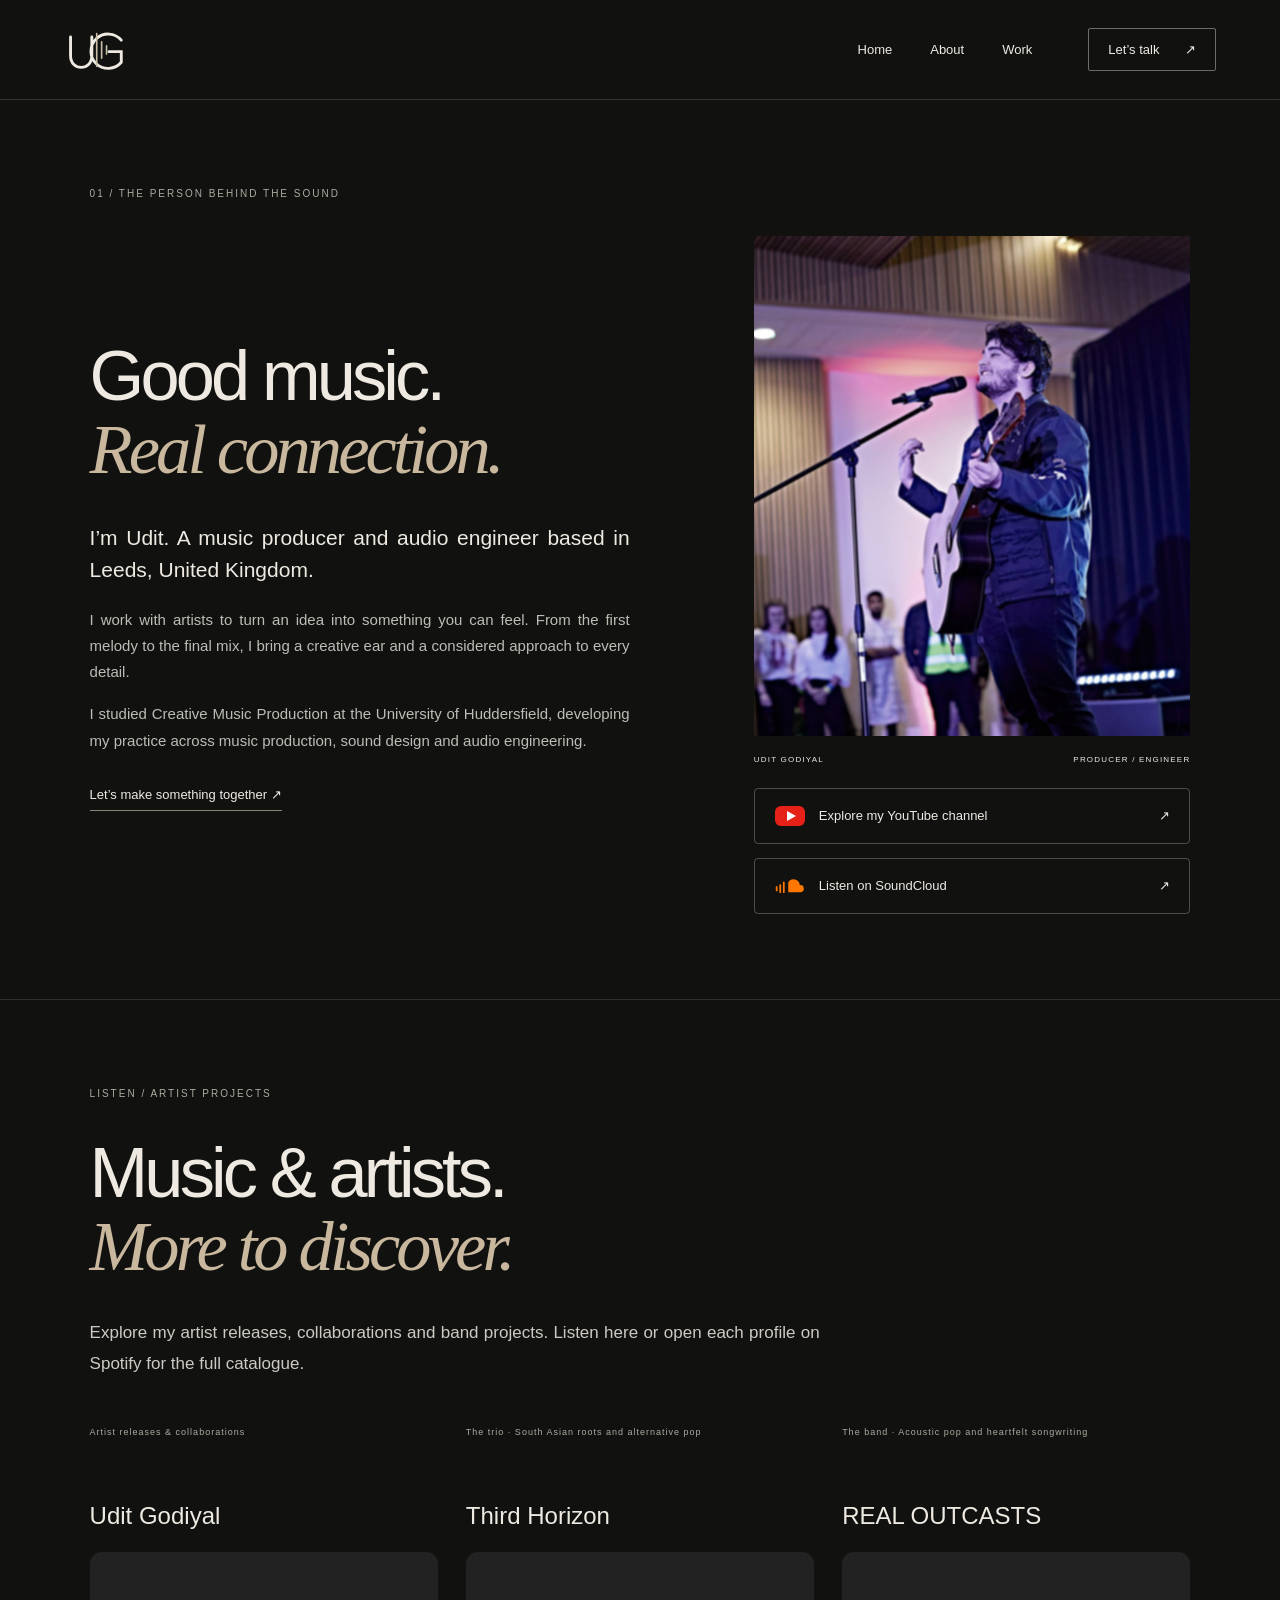
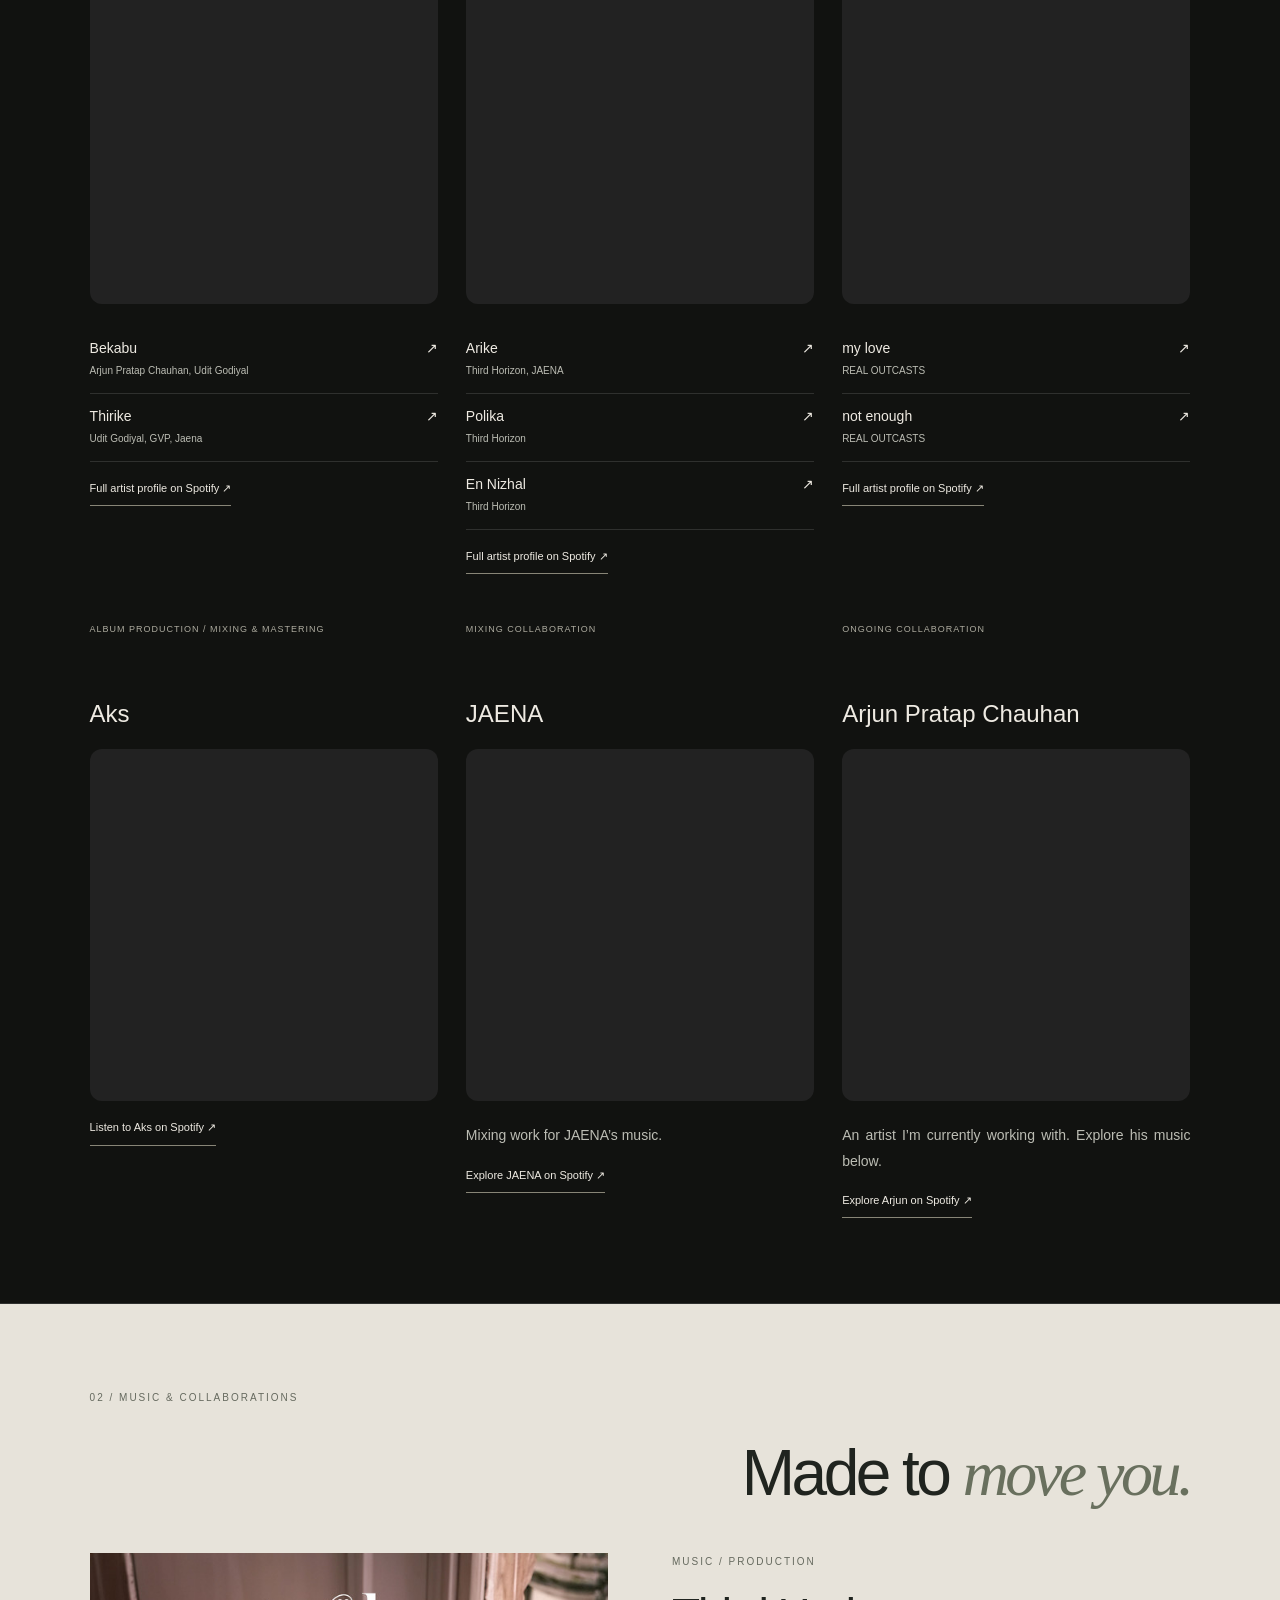
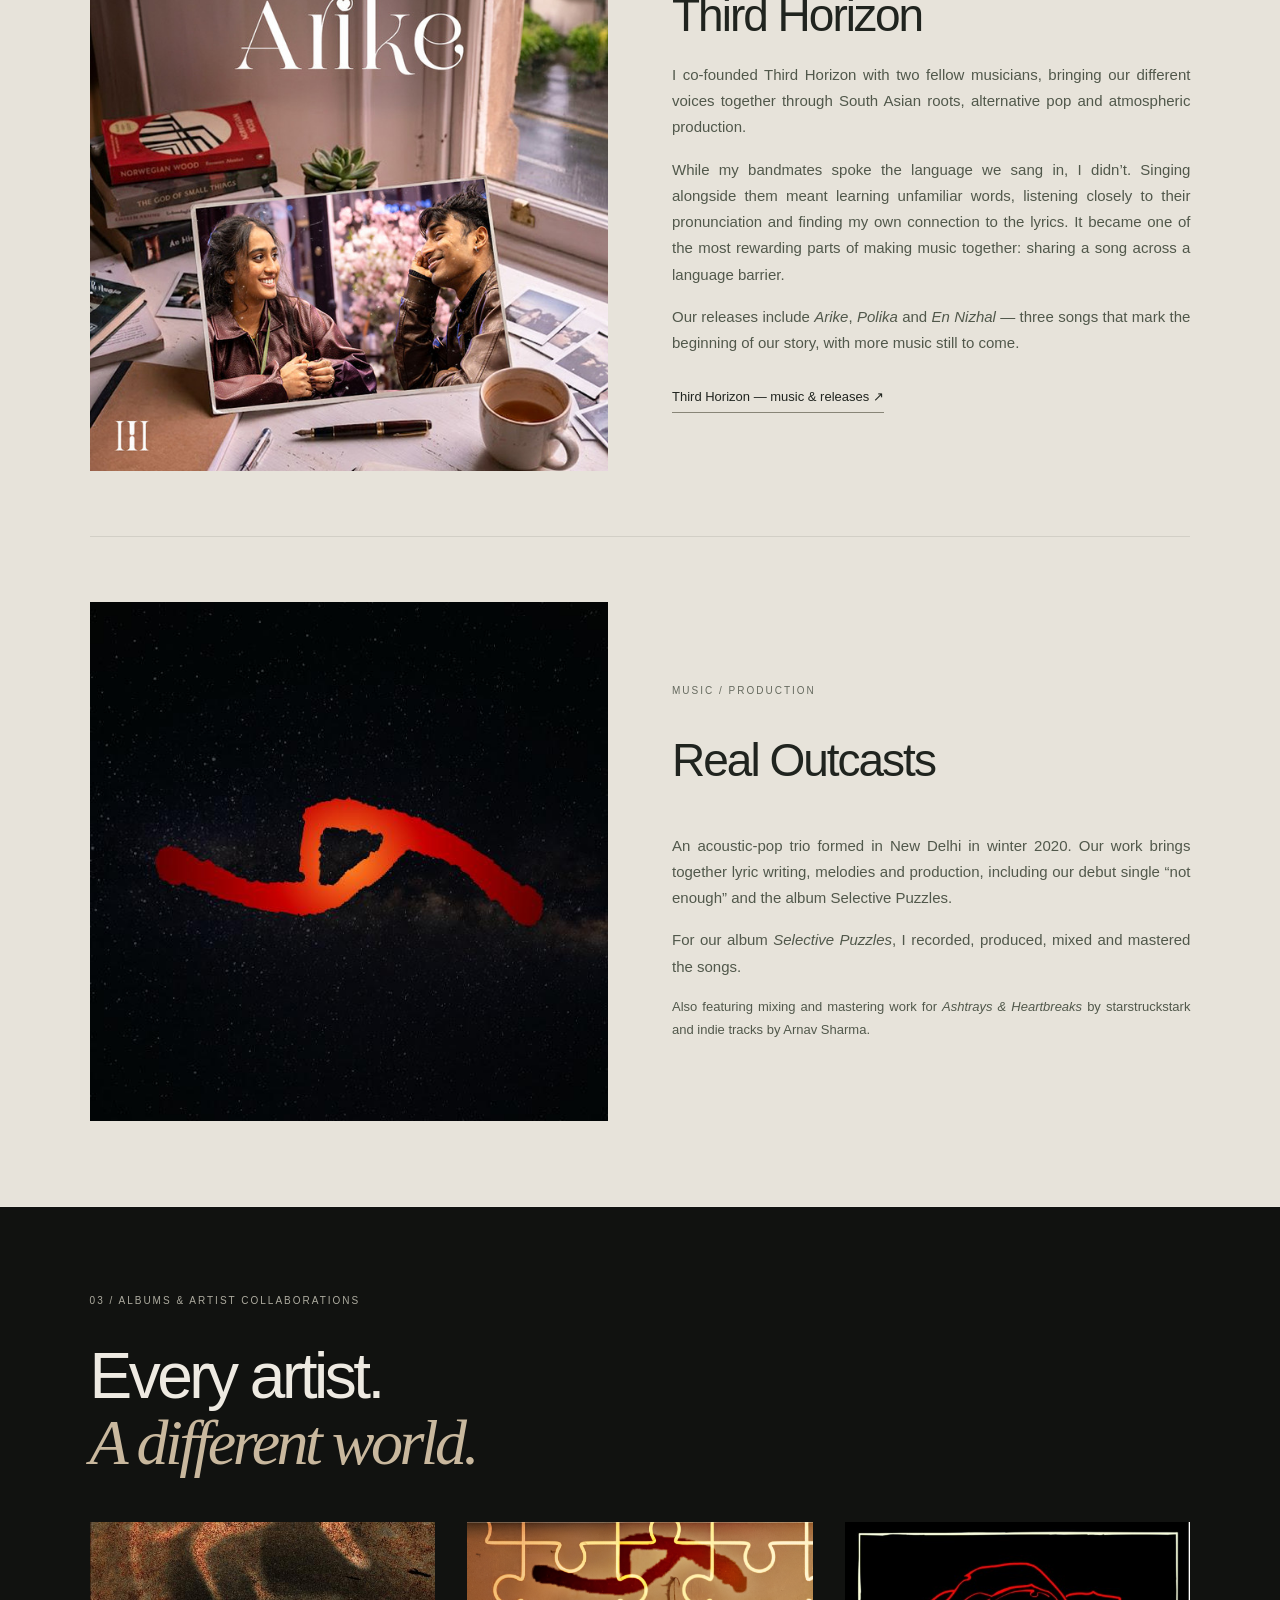
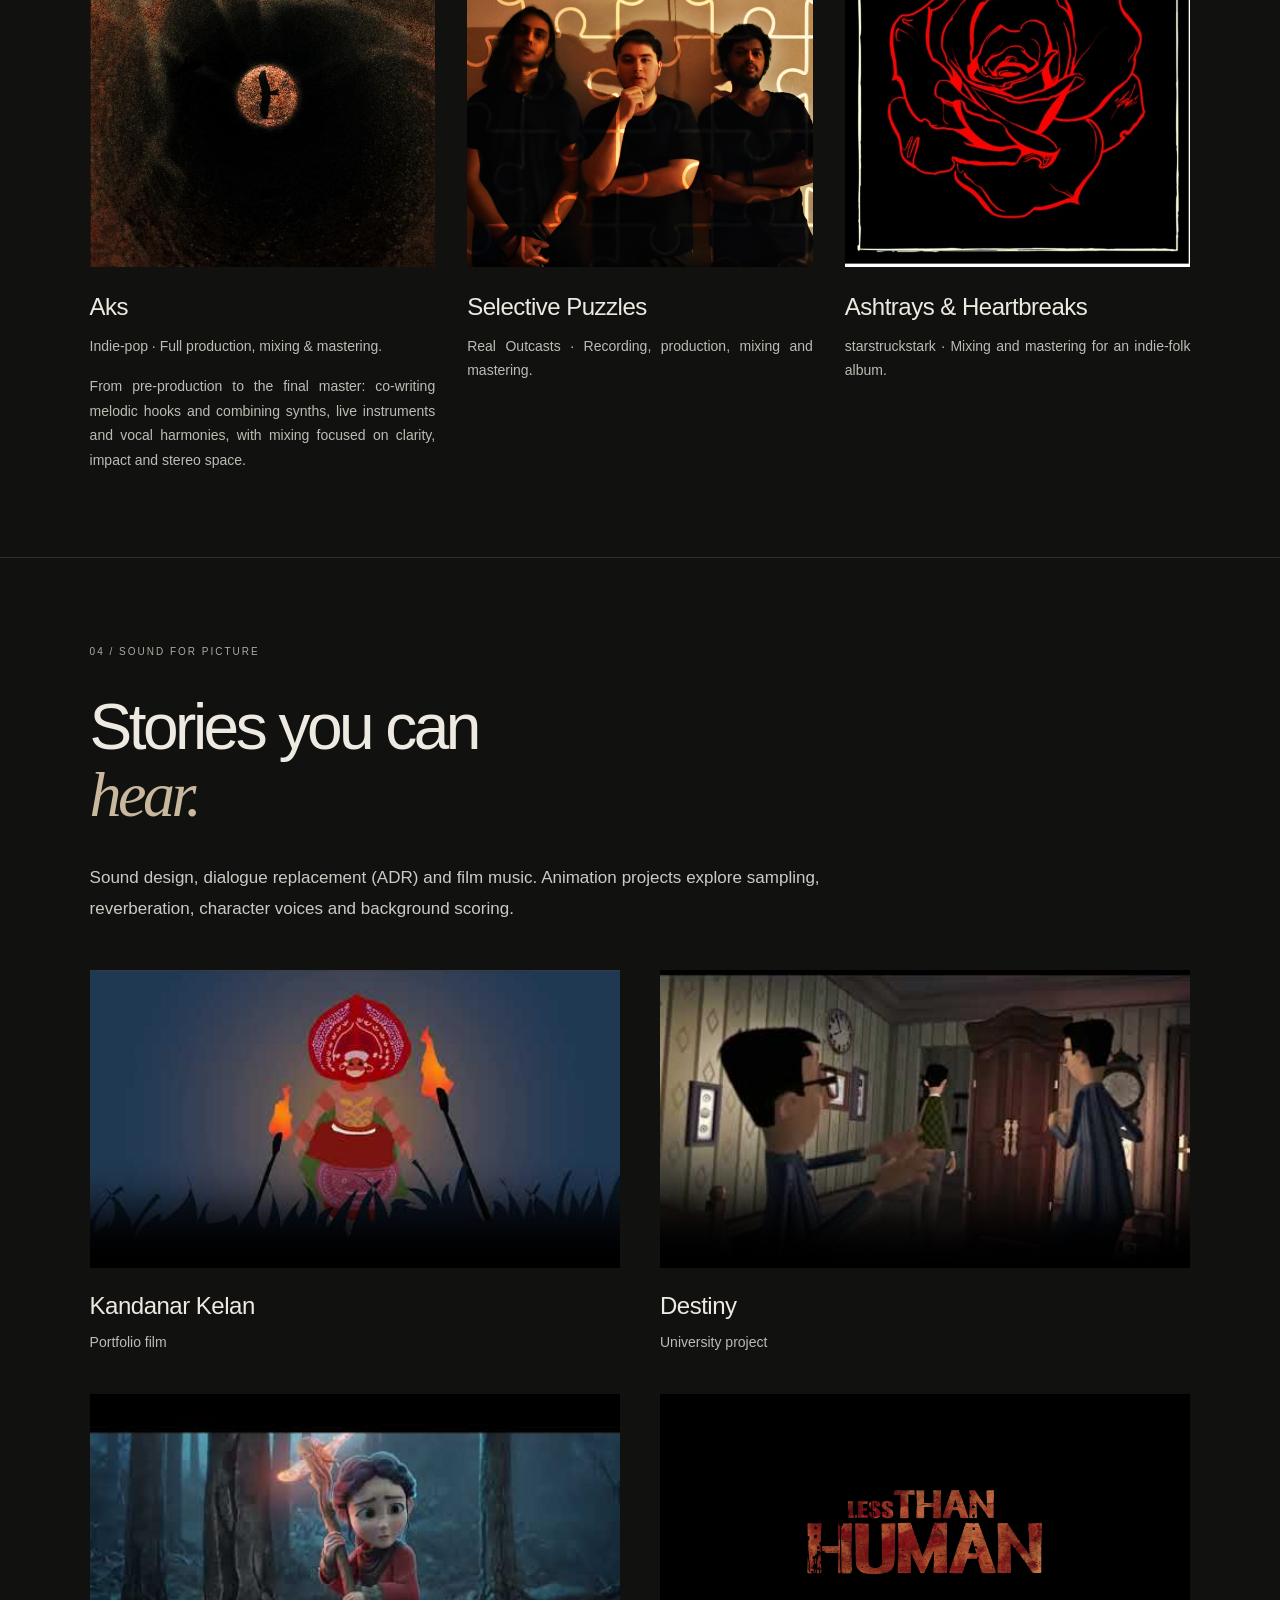
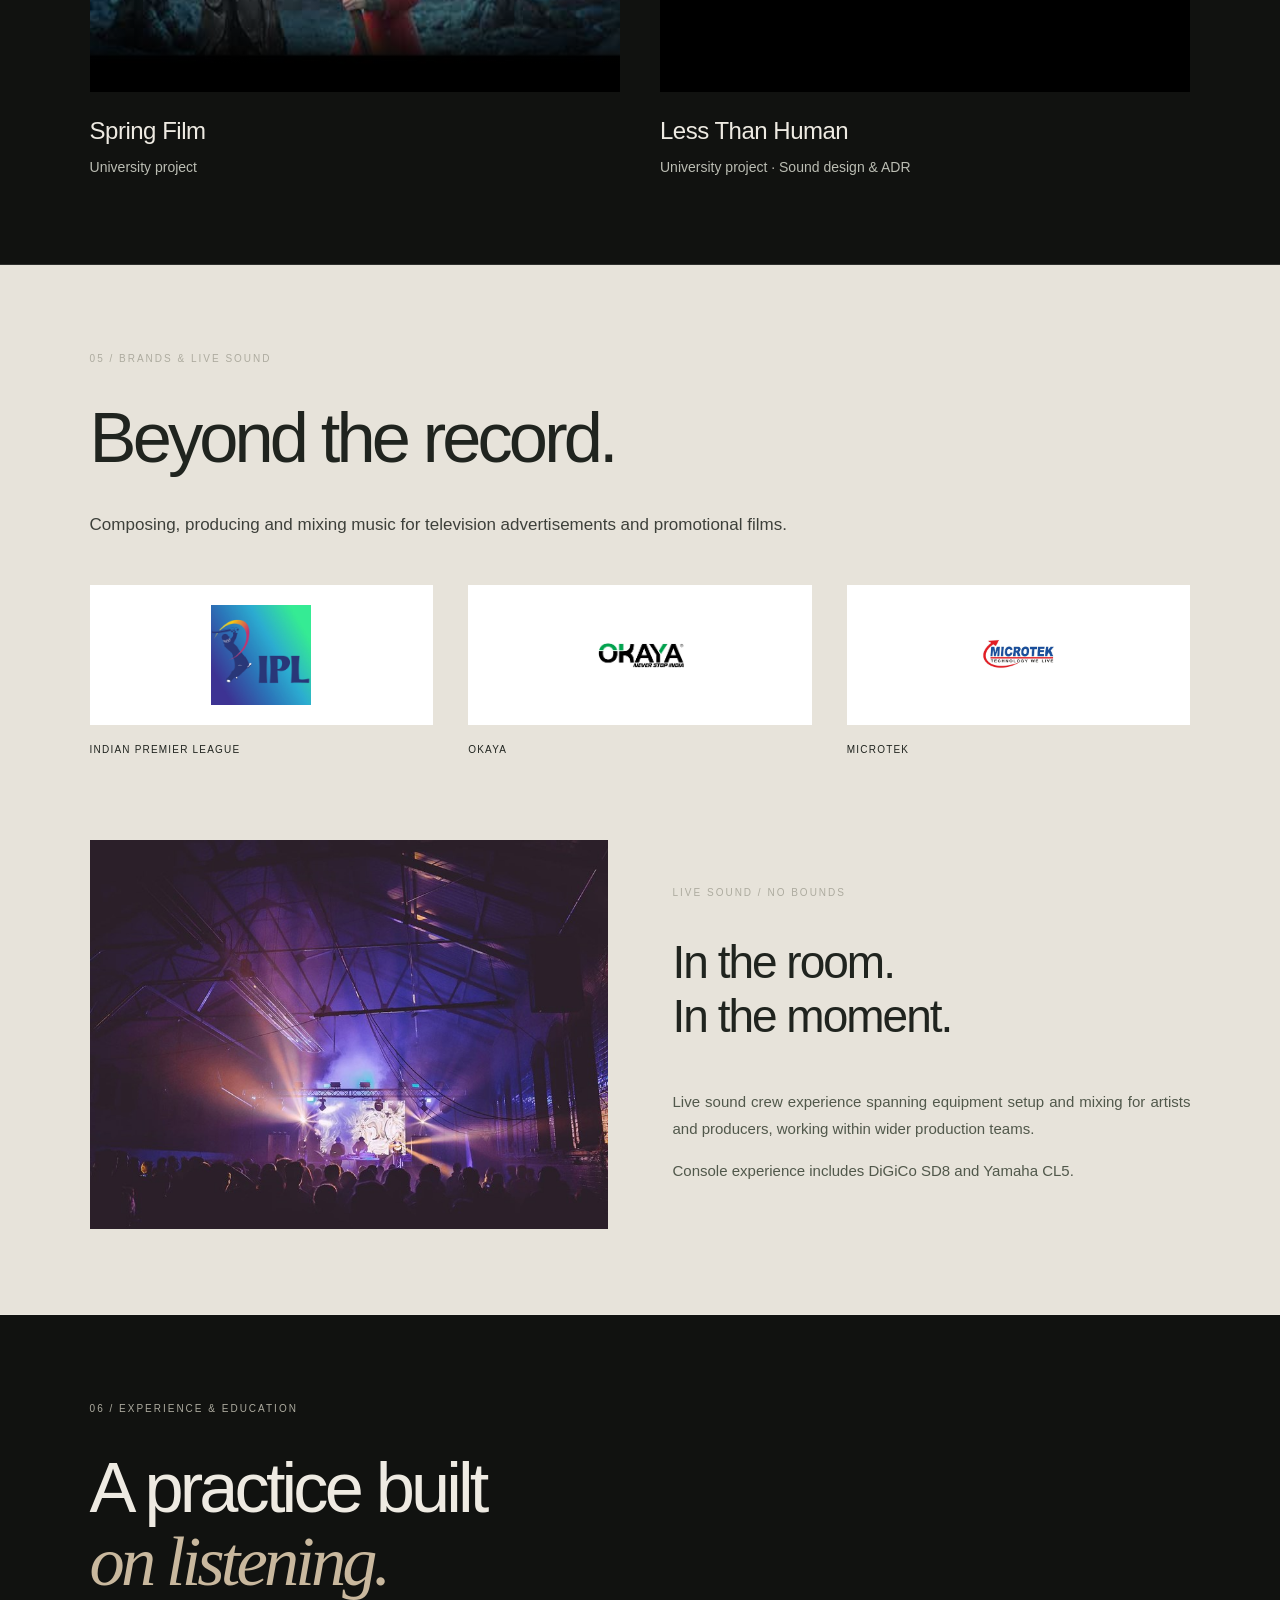
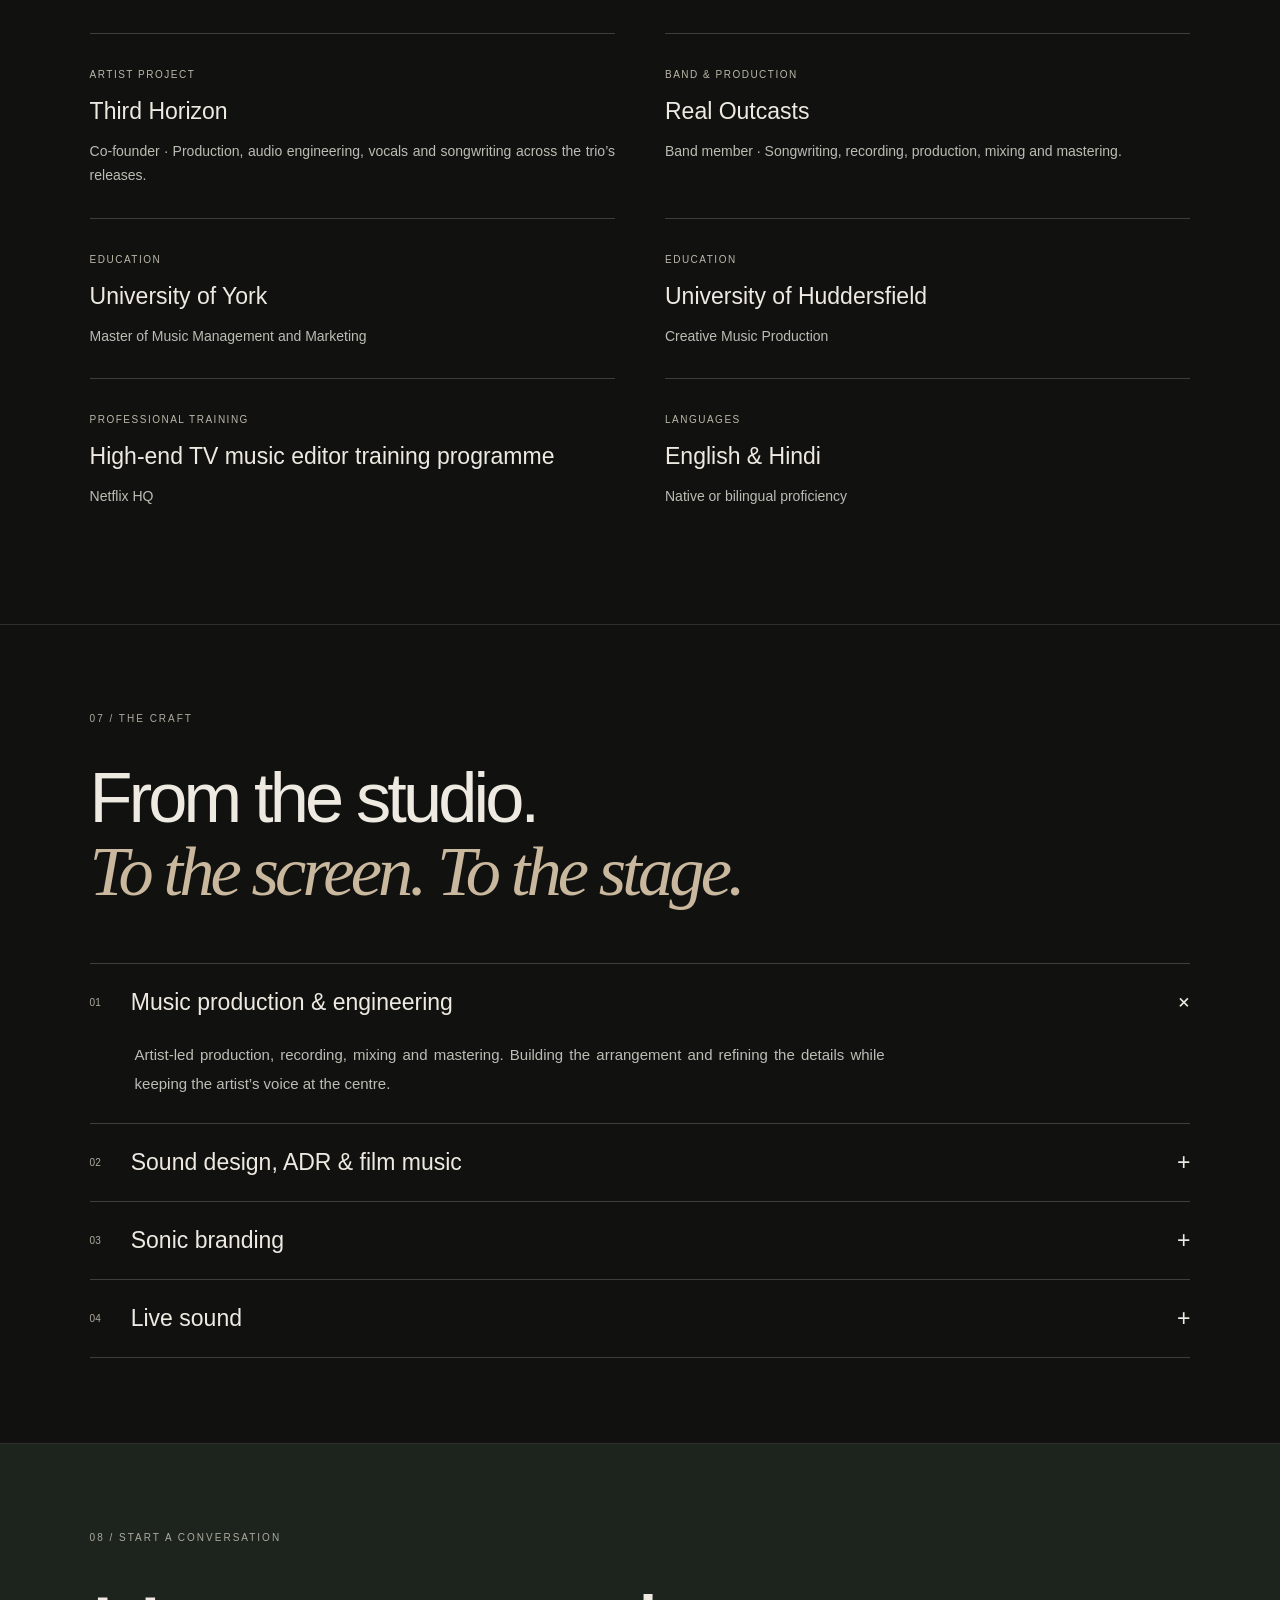
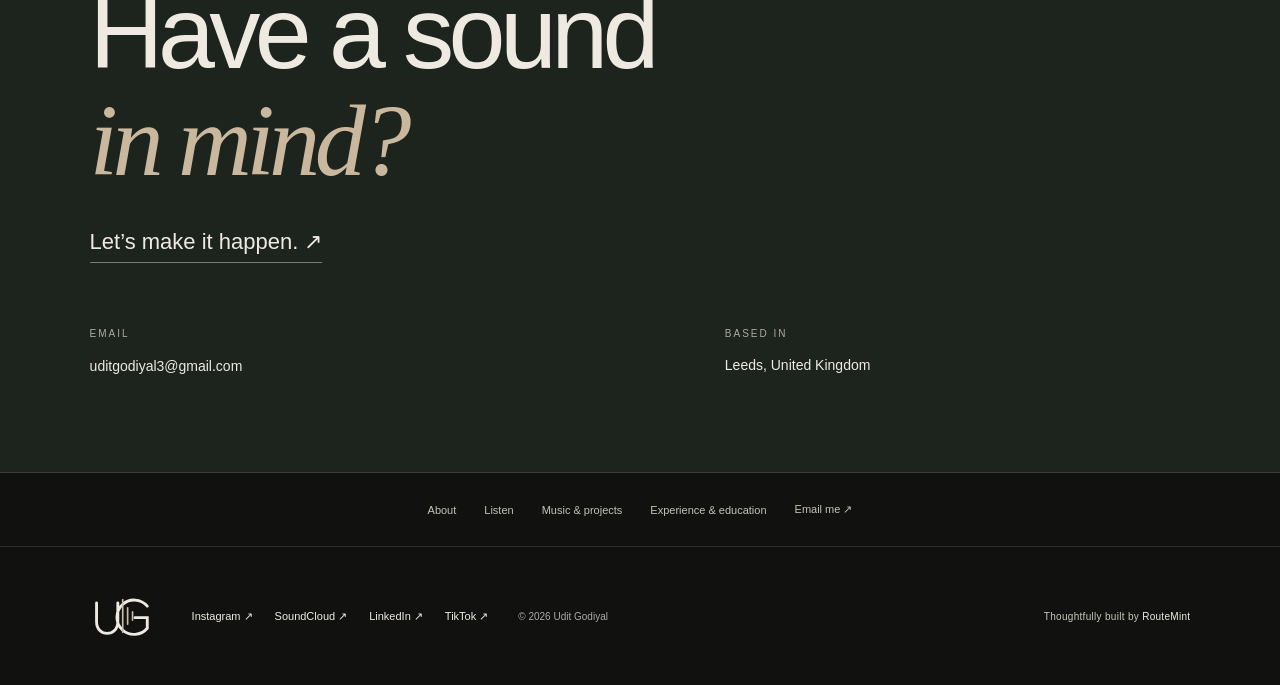
==== studio.html @ 36325585 "Add files via upload" ====
<!doctype html>
<html lang="en">
  <head>
    <meta charset="utf-8" />
    <meta name="viewport" content="width=device-width, initial-scale=1" />
    <title>About & Work | Udit Godiyal</title>
    <meta
      name="description"
      content="Udit Godiyal — music producer and audio engineer in Leeds. Music production, sound design, mixing and mastering."
    />
    <meta name="theme-color" content="#111210" />
    <link rel="stylesheet" href="style.css" />
    <script src="app.js" defer></script>
  </head>
  <body class="">
    <a class="skip" href="#main">Skip to content</a>
    <header>
      <a class="brand" href="index.html" aria-label="Udit Godiyal home"
        ><svg
          class="monogram"
          viewBox="0 0 88 58"
          fill="none"
          aria-hidden="true"
        >
          <path
            d="M8 13v23c0 19 26 19 26 0V13M70 17a21 21 0 1 0 0 27V31H55"
            stroke="currentColor"
            stroke-width="3.5"
            stroke-linecap="round"
          />
          <path
            d="M40 9v40M46 19v20M52 24v10"
            stroke="#c7bda9"
            stroke-width="2"
            stroke-linecap="round"
          /></svg
      ></a>
      <nav aria-label="Main navigation">
        <a href="index.html">Home</a><a href="studio.html#about">About</a
        ><a href="studio.html#listen">Work</a
        ><a href="studio.html#contact">Let’s talk <span>↗</span></a>
      </nav>
    </header>
    <main id="main" class="studio">
      <section id="about" class="about section">
        <div class="section-label">01 / THE PERSON BEHIND THE SOUND</div>
        <div class="about-grid">
          <div>
            <h1>Good music.<br /><em>Real connection.</em></h1>
            <p class="intro">
              I’m Udit. A music producer and audio engineer based in Leeds,
              United Kingdom.
            </p>
            <p>
              I work with artists to turn an idea into something you can feel.
              From the first melody to the final mix, I bring a creative ear and
              a considered approach to every detail.
            </p>
            <p>
              I studied Creative Music Production at the University of
              Huddersfield, developing my practice across music production,
              sound design and audio engineering.
            </p>
            <a class="text-link" href="#contact"
              >Let’s make something together ↗</a
            >
          </div>
          <figure>
            <img
              src="assets/portrait.jpg"
              alt="Udit Godiyal"
              fetchpriority="high"
            />
            <figcaption>
              UDIT GODIYAL <span>PRODUCER / ENGINEER</span>
            </figcaption>
            <div class="youtube-row">
              <a
                class="youtube-channel"
                href="https://www.youtube.com/channel/UCWPx8hpyR8x2NqD5ZLHOVKg"
                target="_blank"
                rel="noopener"
                ><svg
                  viewBox="0 0 32 24"
                  width="32"
                  height="24"
                  aria-hidden="true"
                >
                  <rect
                    x="1"
                    y="2"
                    width="30"
                    height="20"
                    rx="6"
                    fill="#e62117"
                  />
                  <path d="m13 7 9 5-9 5Z" fill="white" /></svg
                ><span>Explore my YouTube channel</span
                ><span aria-hidden="true">↗</span></a
              >
            </div>
            <div class="soundcloud-row">
              <a
                class="youtube-channel"
                href="https://soundcloud.com/uditgodiyal"
                target="_blank"
                rel="noopener"
                ><svg
                  width="32"
                  height="24"
                  viewBox="0 0 36 24"
                  aria-hidden="true"
                >
                  <path
                    d="M16 19V8a7 7 0 0 1 13 3 4 4 0 1 1 1 8Z"
                    fill="#ff7700"
                  />
                  <path
                    d="M3 13v4m4-6v8m4-11v11"
                    stroke="#ff7700"
                    stroke-width="2"
                    stroke-linecap="round"
                  /></svg
                ><span>Listen on SoundCloud</span
                ><span aria-hidden="true">↗</span></a
              >
            </div>
          </figure>
        </div>
      </section>
      <section id="listen" class="section listen">
        <div class="section-label">LISTEN / ARTIST PROJECTS</div>
        <h2>Music & artists.<br /><em>More to discover.</em></h2>
        <p class="work-intro">
          Explore my artist releases, collaborations and band projects. Listen
          here or open each profile on Spotify for the full catalogue.
        </p>
        <div class="spotify-grid">
          <article class="artist-card">
            <p class="section-label">Artist releases & collaborations</p>
            <h3>Udit Godiyal</h3>
            <iframe
              title="Udit Godiyal Spotify player"
              src="https://open.spotify.com/embed/artist/43t6LzSH4bMs3L7Bo9y8HL?theme=0"
              width="100%"
              height="352"
              loading="lazy"
              allow="
                autoplay;
                clipboard-write;
                encrypted-media;
                fullscreen;
                picture-in-picture;
              "
              allowfullscreen
            ></iframe>
            <ul class="track-links">
              <li>
                <a
                  href="https://open.spotify.com/track/5GimYCrQam0MFqzF5t9Sky"
                  target="_blank"
                  rel="noopener"
                  ><span>Bekabu</span><span aria-hidden="true">↗</span></a
                ><small>Arjun Pratap Chauhan, Udit Godiyal</small>
              </li>
              <li>
                <a
                  href="https://open.spotify.com/track/3uQuKpwbpk1Iu7bWimCHoo"
                  target="_blank"
                  rel="noopener"
                  ><span>Thirike</span><span aria-hidden="true">↗</span></a
                ><small>Udit Godiyal, GVP, Jaena</small>
              </li>
            </ul>
            <a
              class="text-link"
              href="https://open.spotify.com/artist/43t6LzSH4bMs3L7Bo9y8HL"
              target="_blank"
              rel="noopener"
              >Full artist profile on Spotify ↗</a
            >
          </article>
          <article class="artist-card">
            <p class="section-label">
              The trio · South Asian roots and alternative pop
            </p>
            <h3>Third Horizon</h3>
            <iframe
              title="Third Horizon Spotify player"
              src="https://open.spotify.com/embed/artist/3BYBru1SgcbCorXU2JQEq5?theme=0"
              width="100%"
              height="352"
              loading="lazy"
              allow="
                autoplay;
                clipboard-write;
                encrypted-media;
                fullscreen;
                picture-in-picture;
              "
              allowfullscreen
            ></iframe>
            <ul class="track-links">
              <li>
                <a
                  href="https://open.spotify.com/track/4y1XqeGFKp2MFgGxjSTkZR"
                  target="_blank"
                  rel="noopener"
                  ><span>Arike</span><span aria-hidden="true">↗</span></a
                ><small>Third Horizon, JAENA</small>
              </li>
              <li>
                <a
                  href="https://open.spotify.com/track/51Xphu3tVt3V51a4oBtifv"
                  target="_blank"
                  rel="noopener"
                  ><span>Polika</span><span aria-hidden="true">↗</span></a
                ><small>Third Horizon</small>
              </li>
              <li>
                <a
                  href="https://open.spotify.com/track/0QPdvCZ4pWCr4jYjHk1drY"
                  target="_blank"
                  rel="noopener"
                  ><span>En Nizhal</span><span aria-hidden="true">↗</span></a
                ><small>Third Horizon</small>
              </li>
            </ul>
            <a
              class="text-link"
              href="https://open.spotify.com/artist/3BYBru1SgcbCorXU2JQEq5"
              target="_blank"
              rel="noopener"
              >Full artist profile on Spotify ↗</a
            >
          </article>
          <article class="artist-card">
            <p class="section-label">
              The band · Acoustic pop and heartfelt songwriting
            </p>
            <h3>REAL OUTCASTS</h3>
            <iframe
              title="REAL OUTCASTS Spotify player"
              src="https://open.spotify.com/embed/artist/6FnbrmK0XxexyJOm2vLaRU?theme=0"
              width="100%"
              height="352"
              loading="lazy"
              allow="
                autoplay;
                clipboard-write;
                encrypted-media;
                fullscreen;
                picture-in-picture;
              "
              allowfullscreen
            ></iframe>
            <ul class="track-links">
              <li>
                <a
                  href="https://open.spotify.com/track/5x4WTKcGjNJ4VaIsjG39K1"
                  target="_blank"
                  rel="noopener"
                  ><span>my love</span><span aria-hidden="true">↗</span></a
                ><small>REAL OUTCASTS</small>
              </li>
              <li>
                <a
                  href="https://open.spotify.com/track/0EfHPUIrho03tEg3HAdVxl"
                  target="_blank"
                  rel="noopener"
                  ><span>not enough</span><span aria-hidden="true">↗</span></a
                ><small>REAL OUTCASTS</small>
              </li>
            </ul>
            <a
              class="text-link"
              href="https://open.spotify.com/artist/6FnbrmK0XxexyJOm2vLaRU"
              target="_blank"
              rel="noopener"
              >Full artist profile on Spotify ↗</a
            >
          </article>
          <article class="artist-card">
            <p class="section-label">ALBUM PRODUCTION / MIXING & MASTERING</p>
            <h3>Aks</h3>
            <iframe
              title="Aks Spotify artist player"
              src="https://open.spotify.com/embed/artist/7578UnYAKWJqPkKvgA0v1e?theme=0"
              width="100%"
              height="352"
              loading="lazy"
              allow="
                autoplay;
                clipboard-write;
                encrypted-media;
                fullscreen;
                picture-in-picture;
              "
              allowfullscreen
            ></iframe
            ><a
              class="text-link"
              href="https://open.spotify.com/artist/7578UnYAKWJqPkKvgA0v1e"
              target="_blank"
              rel="noopener"
              >Listen to Aks on Spotify ↗</a
            >
          </article>
          <article class="artist-card">
            <p class="section-label">MIXING COLLABORATION</p>
            <h3>JAENA</h3>
            <iframe
              title="JAENA Spotify artist player"
              src="https://open.spotify.com/embed/artist/6fxixkN9VMr9csIF5OAyyr?theme=0"
              width="100%"
              height="352"
              loading="lazy"
              allow="
                autoplay;
                clipboard-write;
                encrypted-media;
                fullscreen;
                picture-in-picture;
              "
              allowfullscreen
            ></iframe>
            <p class="artist-note">Mixing work for JAENA’s music.</p>
            <a
              class="text-link"
              href="https://open.spotify.com/artist/6fxixkN9VMr9csIF5OAyyr"
              target="_blank"
              rel="noopener"
              >Explore JAENA on Spotify ↗</a
            >
          </article>
          <article class="artist-card">
            <p class="section-label">ONGOING COLLABORATION</p>
            <h3>Arjun Pratap Chauhan</h3>
            <iframe
              title="Arjun Pratap Chauhan Spotify artist player"
              src="https://open.spotify.com/embed/artist/1ba9S58l9DIln3OdGQDc4z?theme=0"
              width="100%"
              height="352"
              loading="lazy"
              allow="
                autoplay;
                clipboard-write;
                encrypted-media;
                fullscreen;
                picture-in-picture;
              "
              allowfullscreen
            ></iframe>
            <p class="artist-note">
              An artist I’m currently working with. Explore his music below.
            </p>
            <a
              class="text-link"
              href="https://open.spotify.com/artist/1ba9S58l9DIln3OdGQDc4z"
              target="_blank"
              rel="noopener"
              >Explore Arjun on Spotify ↗</a
            >
          </article>
        </div>
      </section>
      <section id="work" class="section work">
        <div class="section-label">02 / MUSIC & COLLABORATIONS</div>
        <div class="section-heading work-heading">
          <h2>Made to <em>move you.</em></h2>
        </div>
        <article class="feature artist-feature third-horizon-feature">
          <img
            src="assets/third-horizon-arike.jpg"
            alt="Arike — Third Horizon release artwork"
            loading="lazy"
          />
          <div>
            <span class="section-label">MUSIC / PRODUCTION</span>
            <h3>Third Horizon</h3>
            <p>
              I co-founded Third Horizon with two fellow musicians, bringing our
              different voices together through South Asian roots, alternative
              pop and atmospheric production.
            </p>
            <p>
              While my bandmates spoke the language we sang in, I didn’t.
              Singing alongside them meant learning unfamiliar words, listening
              closely to their pronunciation and finding my own connection to
              the lyrics. It became one of the most rewarding parts of making
              music together: sharing a song across a language barrier.
            </p>
            <p>
              Our releases include <em>Arike</em>, <em>Polika</em> and
              <em>En Nizhal</em> — three songs that mark the beginning of our
              story, with more music still to come.
            </p>
            <a
              class="text-link"
              href="https://beacons.ai/thirdhorizon"
              target="_blank"
              rel="noopener"
              >Third Horizon — music & releases ↗</a
            >
          </div>
        </article>
        <article class="feature artist-feature">
          <img
            src="assets/real-outcasts-art.jpeg"
            alt="Real Outcasts artwork"
            loading="lazy"
          />
          <div>
            <span class="section-label">MUSIC / PRODUCTION</span>
            <h3>Real Outcasts</h3>
            <p>
              An acoustic-pop trio formed in New Delhi in winter 2020. Our work
              brings together lyric writing, melodies and production, including
              our debut single “not enough” and the album Selective Puzzles.
            </p>
            <p>
              For our album <em>Selective Puzzles</em>, I recorded, produced,
              mixed and mastered the songs.
            </p>
            <p class="small">
              Also featuring mixing and mastering work for
              <em>Ashtrays & Heartbreaks</em> by starstruckstark and indie
              tracks by Arnav Sharma.
            </p>
          </div>
        </article>
      </section>
      <section class="section album-section">
        <div class="section-label">03 / ALBUMS & ARTIST COLLABORATIONS</div>
        <h2>Every artist.<br /><em>A different world.</em></h2>
        <div class="album-grid">
          <article class="aks-project">
            <img
              src="assets/aks-artwork.jpeg"
              alt="Aks album artwork"
              loading="lazy"
            />
            <h3>Aks</h3>
            <p>Indie-pop · Full production, mixing & mastering.</p>
            <p>
              From pre-production to the final master: co-writing melodic hooks
              and combining synths, live instruments and vocal harmonies, with
              mixing focused on clarity, impact and stereo space.
            </p>
          </article>
          <article>
            <img
              class="selective-artwork"
              src="assets/selective-puzzles.png"
              alt="Selective Puzzles album artwork"
              loading="lazy"
            />
            <h3>Selective Puzzles</h3>
            <p>Real Outcasts · Recording, production, mixing and mastering.</p>
          </article>
          <article>
            <img
              src="assets/ashtrays.png"
              alt="Ashtrays and Heartbreaks artwork"
              loading="lazy"
            />
            <h3>Ashtrays & Heartbreaks</h3>
            <p>
              starstruckstark · Mixing and mastering for an indie-folk album.
            </p>
          </article>
        </div>
      </section>
      <section class="section films">
        <div class="section-label">04 / SOUND FOR PICTURE</div>
        <h2>Stories you can<br /><em>hear.</em></h2>
        <p class="work-intro">
          Sound design, dialogue replacement (ADR) and film music. Animation
          projects explore sampling, reverberation, character voices and
          background scoring.
        </p>
        <div class="film-grid">
          <article>
            <video
              controls
              playsinline
              preload="none"
              poster="assets/zjqdQ6GRHqE.jpg"
              aria-label="Kandanar Kelan"
            >
              <source src="assets/kandanar-kelan.mp4" type="video/mp4" />
              Your browser does not support video playback.
              <a href="assets/kandanar-kelan.mp4">Watch Kandanar Kelan</a>.
            </video>
            <h3>Kandanar Kelan</h3>
            <p>Portfolio film</p>
          </article>
          <article>
            <video
              controls
              playsinline
              preload="none"
              poster="assets/12-Pu8ieipY.jpg"
              aria-label="Destiny"
            >
              <source src="assets/destiny.mp4" type="video/mp4" />
              Your browser does not support video playback.
              <a href="assets/destiny.mp4">Watch Destiny</a>.
            </video>
            <h3>Destiny</h3>
            <p>University project</p>
          </article>
          <article>
            <video
              controls
              playsinline
              preload="none"
              poster="assets/50xReR6tKpw.jpg"
              aria-label="Spring Film"
            >
              <source src="assets/spring-film.mp4" type="video/mp4" />
              Your browser does not support video playback.
              <a href="assets/spring-film.mp4">Watch Spring Film</a>.
            </video>
            <h3>Spring Film</h3>
            <p>University project</p>
          </article>
          <article>
            <video
              controls
              playsinline
              preload="none"
              poster="assets/less-human.jpg"
            >
              <source src="assets/less-than-human.mp4" type="video/mp4" />
            </video>
            <h3>Less Than Human</h3>
            <p>University project · Sound design & ADR</p>
          </article>
        </div>
      </section>
      <section class="section branding">
        <div class="section-label">05 / BRANDS & LIVE SOUND</div>
        <h2>Beyond the record.</h2>
        <p class="work-intro">
          Composing, producing and mixing music for television advertisements
          and promotional films.
        </p>
        <div class="client-grid">
          <figure>
            <img
              src="assets/ipl.jpg"
              alt="IPL portfolio project"
              loading="lazy"
            />
            <figcaption>INDIAN PREMIER LEAGUE</figcaption>
          </figure>
          <figure>
            <img
              src="assets/okaya.jpg"
              alt="Okaya portfolio project"
              loading="lazy"
            />
            <figcaption>OKAYA</figcaption>
          </figure>
          <figure>
            <img
              src="assets/microtek.png"
              alt="Microtek portfolio project"
              loading="lazy"
            />
            <figcaption>MICROTEK</figcaption>
          </figure>
        </div>
        <article class="feature">
          <img
            src="assets/live.jpeg"
            alt="No Bounds live sound event"
            loading="lazy"
          />
          <div>
            <span class="section-label">LIVE SOUND / NO BOUNDS</span>
            <h3>In the room.<br />In the moment.</h3>
            <p>
              Live sound crew experience spanning equipment setup and mixing for
              artists and producers, working within wider production teams.
            </p>
            <p>Console experience includes DiGiCo SD8 and Yamaha CL5.</p>
          </div>
        </article>
      </section>
      <section id="experience" class="section experience">
        <div class="section-label">06 / EXPERIENCE & EDUCATION</div>
        <h2>A practice built<br /><em>on listening.</em></h2>
        <div class="experience-list">
          <article>
            <span>ARTIST PROJECT</span>
            <h3>Third Horizon</h3>
            <p>
              Co-founder · Production, audio engineering, vocals and songwriting
              across the trio’s releases.
            </p>
          </article>
          <article>
            <span>BAND & PRODUCTION</span>
            <h3>Real Outcasts</h3>
            <p>
              Band member · Songwriting, recording, production, mixing and
              mastering.
            </p>
          </article>
          <article>
            <span>EDUCATION</span>
            <h3>University of York</h3>
            <p>Master of Music Management and Marketing</p>
          </article>
          <article>
            <span>EDUCATION</span>
            <h3>University of Huddersfield</h3>
            <p>Creative Music Production</p>
          </article>
          <article>
            <span>PROFESSIONAL TRAINING</span>
            <h3>High-end TV music editor training programme</h3>
            <p>Netflix HQ</p>
          </article>
          <article>
            <span>LANGUAGES</span>
            <h3>English & Hindi</h3>
            <p>Native or bilingual proficiency</p>
          </article>
        </div>
      </section>
      <section class="section craft">
        <div class="section-label">07 / THE CRAFT</div>
        <h2>From the studio.<br /><em>To the screen. To the stage.</em></h2>
        <div class="services">
          <details open>
            <summary>
              <span>01</span>Music production & engineering<b>+</b>
            </summary>
            <p>
              Artist-led production, recording, mixing and mastering. Building
              the arrangement and refining the details while keeping the
              artist’s voice at the centre.
            </p>
          </details>
          <details>
            <summary>
              <span>02</span>Sound design, ADR & film music<b>+</b>
            </summary>
            <p>
              Sound design and ADR for animation projects including “Less Than
              Human” and “Destiny”, alongside background scoring for “Spring”
              and other university projects.
            </p>
          </details>
          <details>
            <summary><span>03</span>Sonic branding<b>+</b></summary>
            <p>
              Composition, production and mixing of background music for
              advertisements and promotional videos, with portfolio work for
              IPL, Okaya and Microtek.
            </p>
          </details>
          <details>
            <summary><span>04</span>Live sound<b>+</b></summary>
            <p>
              Equipment setup and live mixing as part of production crews,
              working with consoles including the DiGiCo SD8 and Yamaha CL5.
            </p>
            <img
              class="live-photo"
              src="assets/live.jpeg"
              alt="Live sound production"
              loading="lazy"
            />
          </details>
        </div>
      </section>
      <section id="contact" class="section contact">
        <div class="section-label">08 / START A CONVERSATION</div>
        <h2>Have a sound<br /><em>in mind?</em></h2>
        <a class="email" href="mailto:uditgodiyal3@gmail.com"
          >Let’s make it happen. ↗</a
        >
        <div class="contact-grid">
          <div>
            <span class="section-label">EMAIL</span
            ><a href="mailto:uditgodiyal3@gmail.com">uditgodiyal3@gmail.com</a>
          </div>
          <div>
            <span class="section-label">BASED IN</span>
            <p>Leeds, United Kingdom</p>
          </div>
        </div>
      </section>
      <nav class="section-nav footer-sections" aria-label="Portfolio sections">
        <a href="#about">About</a><a href="#listen">Listen</a
        ><a href="#work">Music & projects</a
        ><a href="#experience">Experience & education</a
        ><a href="#contact">Email me ↗</a>
      </nav>
    </main>
    <footer class="studio-footer">
      <a class="brand" href="index.html"
        ><svg
          class="monogram"
          viewBox="0 0 88 58"
          fill="none"
          aria-hidden="true"
        >
          <path
            d="M8 13v23c0 19 26 19 26 0V13M70 17a21 21 0 1 0 0 27V31H55"
            stroke="currentColor"
            stroke-width="3.5"
            stroke-linecap="round"
          />
          <path
            d="M40 9v40M46 19v20M52 24v10"
            stroke="#c7bda9"
            stroke-width="2"
            stroke-linecap="round"
          /></svg
      ></a>
      <div>
        <a
          href="https://www.instagram.com/udit.godiyal/"
          target="_blank"
          rel="noopener"
          >Instagram ↗</a
        ><a
          href="https://soundcloud.com/uditgodiyal"
          target="_blank"
          rel="noopener"
          >SoundCloud ↗</a
        ><a
          href="https://www.linkedin.com/in/udit-godiyal/"
          target="_blank"
          rel="noopener"
          >LinkedIn ↗</a
        ><a
          href="https://www.tiktok.com/@udit.godiyal"
          target="_blank"
          rel="noopener"
          >TikTok ↗</a
        >
      </div>
      <span>© <span id="year">2026</span> Udit Godiyal</span
      ><span class="site-credit"
        >Thoughtfully built by <strong>RouteMint</strong></span
      >
    </footer>
  </body>
</html>
---- style.css ----
* {
  box-sizing: border-box;
}
html {
  scroll-behavior: smooth;
  scroll-padding-top: 110px;
}
body {
  margin: 0;
  background: #111210;
  color: #eeeae2;
  font-family: Arial, Helvetica, sans-serif;
}
a {
  color: inherit;
  text-decoration: none;
}
button {
  font: inherit;
  color: inherit;
  cursor: pointer;
}
a,
button,
summary {
  -webkit-tap-highlight-color: transparent;
}
a:focus-visible,
button:focus-visible,
summary:focus-visible {
  outline: 2px solid #e4b87e;
  outline-offset: 7px;
}
a:hover {
  color: #e4b87e;
}
header {
  height: 100px;
  padding: 0 5%;
  display: flex;
  align-items: center;
  justify-content: space-between;
  position: absolute;
  z-index: 5;
  width: 100%;
  border-bottom: 1px solid #ffffff25;
}
.brand {
  font-size: 45px;
  font-weight: 700;
  letter-spacing: -5px;
  line-height: 1;
}
.brand span {
  color: #d7a96f;
}
nav {
  display: flex;
  align-items: center;
  gap: 38px;
  font-size: 13px;
}
nav a:last-child {
  margin-left: 18px;
  border: 1px solid #ffffff60;
  padding: 13px 19px;
  border-radius: 2px;
}
nav span {
  margin-left: 22px;
}
.skip {
  position: fixed;
  top: -100px;
  z-index: 100;
  background: #fff;
  color: #000;
  padding: 12px;
}
.skip:focus {
  top: 0;
}
.cinema {
  position: relative;
  min-height: 740px;
  height: 100svh;
  overflow: hidden;
  background: #242821;
}
.cinema video,
.shade {
  position: absolute;
  width: 100%;
  height: 100%;
  inset: 0;
  object-fit: cover;
}
.shade {
  background:
    linear-gradient(90deg, rgba(5, 9, 8, 0.7), rgba(5, 9, 8, 0.08)),
    linear-gradient(
      0deg,
      rgba(5, 9, 8, 0.85),
      transparent 50%,
      rgba(5, 9, 8, 0.35)
    );
}
.hero-copy {
  position: absolute;
  left: 7%;
  right: 7%;
  top: 22%;
}
.eyebrow,
.section-label {
  font-size: 10px;
  letter-spacing: 2px;
  line-height: 1.7;
}
.eyebrow {
  display: flex;
  align-items: center;
  gap: 11px;
}
.dot {
  width: 6px;
  height: 6px;
  border-radius: 50%;
  background: #e4b87e;
}
h1,
h2,
h3,
p {
  margin-top: 0;
}
.hero-copy h1 {
  font-size: clamp(78px, 10.8vw, 174px);
  line-height: 0.84;
  letter-spacing: -0.065em;
  font-weight: 500;
  margin: 38px 0 28px;
  position: relative;
  width: max-content;
}
.hero-copy h1 > span {
  color: #e9e3d9;
}
.hero-copy h1 i {
  font-family: Georgia, serif;
  font-weight: 400;
  font-size: clamp(25px, 3.4vw, 54px);
  line-height: 1.2;
  letter-spacing: -2px;
  white-space: nowrap;
  position: absolute;
  left: 66%;
  bottom: 5%;
  transform: rotate(-7deg);
  color: #e4b87e;
}
.hero-bottom {
  display: flex;
  justify-content: space-between;
  align-items: end;
  margin-top: 35px;
}
.hero-bottom p {
  font-size: 14px;
  line-height: 1.7;
  color: #d5d4ce;
  margin: 0;
}
.round-link {
  display: flex;
  align-items: center;
  gap: 27px;
  font-size: 13px;
}
.round-link b {
  font-size: 30px;
  display: grid;
  place-items: center;
  width: 65px;
  height: 65px;
  border: 1px solid #ffffff70;
  border-radius: 50%;
  font-weight: 400;
}
.home-footer {
  position: absolute;
  bottom: 26px;
  left: 5%;
  right: 5%;
  border-top: 1px solid #ffffff35;
  padding-top: 22px;
  display: flex;
  justify-content: space-between;
  align-items: center;
  font-size: 9px;
  letter-spacing: 1.4px;
}
.video-controls {
  display: flex;
  gap: 20px;
}
.video-controls button {
  font-size: 10px;
  border: 0;
  background: none;
  padding: 8px 0;
  letter-spacing: 1px;
}
.video-error {
  position: absolute;
  bottom: 80px;
  left: 5%;
  font-size: 12px;
}
.studio {
  padding-top: 100px;
}
.section {
  padding: 85px 7%;
  border-bottom: 1px solid #ffffff20;
}
.section-label {
  color: #adab9f;
  display: block;
  margin-bottom: 34px;
}
.about-grid {
  display: grid;
  grid-template-columns: 1.1fr 0.8fr;
  gap: 12%;
  align-items: center;
}
h1,
h2 {
  font-size: clamp(38px, 5.5vw, 80px);
  letter-spacing: -0.055em;
  line-height: 1.04;
  font-weight: 400;
  margin-bottom: 35px;
}
h1 em,
h2 em {
  font-family: Georgia, serif;
  color: #c9b89e;
  font-weight: 400;
}
.about p {
  color: #bcbdb4;
  max-width: 540px;
  font-size: 15px;
  line-height: 1.9;
}
.about p.intro {
  font-size: 21px;
  line-height: 1.5;
  color: #eeeae2;
}
.text-link {
  display: inline-block;
  border-bottom: 1px solid #888577;
  padding-bottom: 8px;
  font-size: 13px;
  margin-top: 17px;
}
figure {
  margin: 0;
}
figure img {
  width: 100%;
  height: 500px;
  object-fit: cover;
  filter: saturate(0.65);
}
figcaption {
  display: flex;
  justify-content: space-between;
  gap: 10px;
  font-size: 8px;
  letter-spacing: 1.2px;
  margin-top: 15px;
}
.work {
  background: #e7e3da;
  color: #20241f;
}
.work .section-label {
  color: #666a5f;
}
.work h2 em {
  color: #69705e;
}
.section-heading {
  display: flex;
  justify-content: space-between;
  align-items: end;
  gap: 25px;
  margin-bottom: 45px;
}
.section-heading h2 {
  margin: 0;
}
.releases {
  display: grid;
  grid-template-columns: repeat(3, 1fr);
  border-top: 1px solid #777b7150;
  border-bottom: 1px solid #777b7150;
}
.releases article {
  padding: 34px 30px 32px 0;
}
.releases article + article {
  padding-left: 30px;
  border-left: 1px solid #777b7150;
}
.project-no {
  font-size: 9px;
  letter-spacing: 1.5px;
}
.releases h3 {
  font-family: Georgia, serif;
  font-weight: 400;
  font-size: 43px;
  letter-spacing: -1.5px;
  margin: 46px 0 4px;
}
.releases .translation {
  font-size: 12px;
  font-style: italic;
  margin-bottom: 24px;
}
.releases p {
  line-height: 1.8;
  font-size: 13px;
  color: #575d50;
}
.feature {
  display: grid;
  grid-template-columns: 1fr 1fr;
  gap: 65px;
  align-items: center;
  margin-top: 85px;
}
.feature img {
  width: 100%;
  max-height: 460px;
  object-fit: cover;
}
.feature h3 {
  font-weight: 400;
  font-size: 46px;
  letter-spacing: -2px;
}
.feature p {
  font-size: 15px;
  line-height: 1.8;
  color: #51584b;
}
.feature .small {
  font-size: 13px;
}
.services {
  margin-top: 55px;
}
.services details {
  border-top: 1px solid #ffffff30;
  padding: 25px 0;
}
.services details:last-child {
  border-bottom: 1px solid #ffffff30;
}
.services summary {
  display: flex;
  align-items: center;
  gap: 30px;
  font-size: 23px;
  cursor: pointer;
  list-style: none;
}
.services summary::-webkit-details-marker {
  display: none;
}
.services summary span {
  font-size: 10px;
  color: #afaa9e;
}
.services summary b {
  margin-left: auto;
  font-weight: 400;
}
.services details[open] summary b {
  transform: rotate(45deg);
}
.services details p {
  font-size: 15px;
  line-height: 1.9;
  max-width: 750px;
  color: #bcbdb4;
  margin: 25px 0 0 45px;
}
.live-photo {
  margin: 25px 0 0 45px;
  width: 300px;
  max-width: 80%;
}
.contact {
  background: #1d241e;
}
.contact h2 {
  font-size: clamp(62px, 8vw, 120px);
}
.email {
  font-size: 22px;
  border-bottom: 1px solid #777f71;
  padding-bottom: 8px;
}
.contact-grid {
  display: grid;
  grid-template-columns: 1.3fr 1fr 1fr;
  gap: 30px;
  margin-top: 70px;
}
.contact-grid .section-label {
  margin-bottom: 15px;
}
.contact-grid a,
.contact-grid p {
  font-size: 14px;
}
.studio-footer {
  padding: 45px 7%;
  display: flex;
  justify-content: space-between;
  gap: 30px;
  align-items: center;
}
.studio-footer > div {
  display: flex;
  gap: 22px;
  font-size: 11px;
}
.studio-footer > span {
  font-size: 10px;
  color: #aaa;
}
@media (min-width: 1500px) {
  .hero-copy {
    top: 24%;
  }
}
@media (max-width: 760px) {
  header {
    height: 82px;
    padding: 0 6%;
  }
  .brand {
    font-size: 38px;
  }
  nav {
    gap: 18px;
    font-size: 12px;
  }
  nav a:last-child {
    margin: 0;
    padding: 10px;
  }
  nav span {
    display: none;
  }
  .cinema {
    min-height: 690px;
  }
  .hero-copy {
    top: 25%;
    left: 7%;
    right: 7%;
  }
  .hero-copy h1 {
    font-size: clamp(75px, 15vw, 115px);
    margin-top: 35px;
  }
  .hero-copy h1 i {
    left: 24%;
    bottom: -38px;
    font-size: 30px;
    letter-spacing: -1px;
  }
  .eyebrow {
    font-size: 8px;
    letter-spacing: 1.5px;
  }
  .hero-bottom {
    margin-top: 78px;
    align-items: center;
    gap: 15px;
  }
  .hero-bottom p {
    font-size: 11px;
  }
  .round-link {
    gap: 10px;
    font-size: 11px;
  }
  .round-link b {
    width: 42px;
    height: 42px;
    font-size: 24px;
  }
  .home-footer {
    font-size: 7px;
    letter-spacing: 0.5px;
  }
  .video-controls {
    gap: 12px;
  }
  .home-footer > a {
    display: none;
  }
  .section {
    padding: 60px 7%;
  }
  .studio {
    padding-top: 82px;
  }
  .about-grid {
    grid-template-columns: 1fr;
    gap: 45px;
  }
  .about p.intro {
    font-size: 19px;
  }
  figure img {
    height: 450px;
  }
  .section-heading {
    display: block;
  }
  .section-heading .text-link {
    margin-top: 25px;
  }
  .releases {
    grid-template-columns: 1fr;
  }
  .releases article,
  .releases article + article {
    padding: 30px 0;
    border-left: 0;
  }
  .releases article + article {
    border-top: 1px solid #777b7150;
  }
  .releases h3 {
    margin-top: 24px;
  }
  .feature {
    grid-template-columns: 1fr;
    gap: 30px;
    margin-top: 55px;
  }
  .services summary {
    font-size: 18px;
    gap: 18px;
  }
  .services details p {
    margin-left: 30px;
  }
  .contact-grid {
    grid-template-columns: 1fr;
    gap: 24px;
    margin-top: 50px;
  }
  .studio-footer {
    flex-wrap: wrap;
  }
  .studio-footer > div {
    flex-wrap: wrap;
    gap: 18px;
  }
  .studio-footer > span {
    width: 100%;
  }
  .email {
    font-size: 21px;
  }
}
@media (prefers-reduced-motion: reduce) {
  html {
    scroll-behavior: auto;
  }
}

/* Revised quieter identity and expanded portfolio */
.brand {
  letter-spacing: 0;
  display: flex;
  align-items: center;
}
.monogram {
  width: 72px;
  height: 48px;
}
.hero-copy h1 {
  font-family: Georgia, "Times New Roman", serif;
  font-weight: 400;
  font-size: clamp(58px, 7.2vw, 112px);
  line-height: 1.03;
  letter-spacing: 0.015em;
  color: #deddd4;
  text-shadow: 0 2px 20px #0004;
  margin: 38px 0 24px;
}
.hero-copy h1 > span {
  color: #deddd4;
}
.hero-bottom {
  margin-top: 30px;
}
.contact-grid {
  grid-template-columns: 1.3fr 1fr;
}
.work-intro {
  font-size: 17px;
  line-height: 1.8;
  max-width: 730px;
  color: inherit;
  opacity: 0.85;
}
.releases {
  margin-top: 35px;
}
.album-grid {
  display: grid;
  grid-template-columns: repeat(2, 1fr);
  gap: 45px 40px;
  margin-top: 45px;
}
.album-grid img {
  width: 100%;
  height: 340px;
  object-fit: cover;
}
.album-grid h3,
.film-grid h3 {
  font-size: 24px;
  font-weight: 400;
  letter-spacing: -0.5px;
  margin: 20px 0 10px;
}
.album-grid p,
.film-grid p {
  font-size: 14px;
  line-height: 1.8;
  color: #bbbdb3;
}
.aks {
  padding: 40px;
  background: #2c332e;
  display: flex;
  flex-direction: column;
  justify-content: end;
  min-height: 340px;
}
.aks h3 {
  font:
    italic 90px Georgia,
    serif;
  margin: 40px 0 25px;
}
.album-type,
.experience-list article > span {
  font-size: 10px;
  letter-spacing: 1.5px;
  color: #bcb8a9;
}
.film-grid {
  display: grid;
  grid-template-columns: 1fr 1fr;
  gap: 40px;
  margin-top: 45px;
}
.film-grid img,
.film-grid video {
  width: 100%;
  aspect-ratio: 16/9;
  object-fit: cover;
  background: #000;
}
.film-link {
  display: block;
  position: relative;
}
.film-link span {
  position: absolute;
  bottom: 12px;
  right: 12px;
  background: #111c;
  padding: 10px 15px;
  font-size: 12px;
}
.branding {
  background: #e7e3da;
  color: #20241f;
}
.client-grid {
  display: grid;
  grid-template-columns: repeat(3, 1fr);
  gap: 35px;
  margin-top: 45px;
}
.client-grid img {
  height: 140px;
  object-fit: contain;
  filter: none;
  background: #fff;
  padding: 20px;
}
.client-grid figcaption {
  font-size: 10px;
}
.experience-list {
  display: grid;
  grid-template-columns: 1fr 1fr;
  gap: 0 50px;
}
.experience-list article {
  border-top: 1px solid #ffffff30;
  padding: 30px 0;
}
.experience-list h3 {
  font-size: 23px;
  font-weight: 400;
  margin: 15px 0 12px;
  line-height: 1.3;
}
.experience-list p {
  font-size: 14px;
  color: #bbbdb3;
  line-height: 1.7;
}
@media (max-width: 760px) {
  .monogram {
    width: 59px;
    height: 42px;
  }
  .hero-copy h1 {
    font-size: clamp(50px, 10vw, 74px);
    line-height: 1.1;
    letter-spacing: 0.005em;
  }
  .hero-bottom {
    margin-top: 35px;
  }
  .hero-copy {
    top: 28%;
  }
  .album-grid,
  .film-grid,
  .experience-list {
    grid-template-columns: 1fr;
  }
  .album-grid img {
    height: auto;
    max-height: 450px;
  }
  .client-grid {
    gap: 12px;
  }
  .client-grid img {
    height: 100px;
    padding: 8px;
  }
  .client-grid figcaption {
    font-size: 8px;
    letter-spacing: 0.5px;
  }
  .contact-grid {
    grid-template-columns: 1fr;
  }
}

.section-nav {
  padding: 22px 7%;
  gap: 28px;
  flex-wrap: wrap;
  border-bottom: 1px solid #ffffff20;
}
.section-nav a:last-child {
  border: 0;
  padding: 0;
  margin: 0;
}
.section-nav a {
  font-size: 11px;
  color: #c4c1b5;
}
@media (max-width: 760px) {
  .section-nav {
    gap: 18px;
  }
}

.film-link {
  aspect-ratio: 16/9;
  overflow: hidden;
  background: #20251f;
}
.film-link img {
  display: block;
  height: 100%;
  width: 100%;
  object-fit: cover;
}
.film-link span {
  z-index: 1;
}
.site-credit {
  font-size: 10px;
  letter-spacing: 0.3px;
  color: #c8c7bc;
  white-space: nowrap;
}
.site-credit strong {
  font-weight: 500;
  color: #eeeae2;
}
.studio-footer {
  flex-wrap: wrap;
}
.studio-footer .site-credit {
  margin-left: auto;
}
.home-footer .site-credit {
  display: inline-block;
}
@media (max-width: 760px) {
  .home-footer {
    flex-wrap: wrap;
    gap: 12px;
  }
  .home-footer .site-credit {
    display: inline-block;
    font-size: 9px;
  }
  .studio-footer .site-credit {
    margin-left: 0;
  }
}

.spotify-grid {
  display: grid;
  grid-template-columns: repeat(3, minmax(0, 1fr));
  gap: 26px;
  margin-top: 45px;
}
.artist-card {
  min-width: 0;
}
.artist-card > .section-label {
  font-size: 9px;
  letter-spacing: 1px;
  min-height: 32px;
  margin-bottom: 12px;
}
.artist-card h3 {
  font-size: 26px;
  font-weight: 400;
  margin-bottom: 25px;
}
.artist-card iframe {
  display: block;
  border: 0;
  border-radius: 12px;
  background: #222;
  max-width: 100%;
}
.track-links {
  padding: 0;
  margin: 22px 0 0;
  list-style: none;
}
.track-links li {
  padding: 14px 0;
  border-bottom: 1px solid #ffffff20;
}
.track-links a {
  display: flex;
  justify-content: space-between;
  font-size: 14px;
}
.track-links small {
  display: block;
  font-size: 10px;
  color: #bcbdb4;
  line-height: 1.6;
  margin-top: 7px;
}
.artist-card > .text-link {
  font-size: 11px;
}
.studio-footer > .site-credit {
  color: #c8c7bc;
}
.home-footer .site-credit {
  display: inline-block;
}
@media (max-width: 1000px) {
  .spotify-grid {
    grid-template-columns: 1fr;
    gap: 45px;
  }
  .artist-card > .section-label {
    min-height: 0;
  }
  .artist-card {
    max-width: 650px;
    width: 100%;
  }
}

.youtube-row {
  display: block;
  clear: both;
  margin-top: 28px;
}
.youtube-channel {
  display: flex;
  align-items: center;
  gap: 13px;
  width: fit-content;
  max-width: 100%;
  padding: 15px 19px;
  border: 1px solid #777b7150;
  border-radius: 4px;
  font-size: 13px;
  line-height: 1.5;
}
.youtube-channel svg {
  flex: none;
}
.youtube-channel:hover {
  color: #20241f;
  background: #dcd8ce;
  border-color: #777b71;
}
.youtube-channel > span:last-child {
  margin-left: 9px;
}

.about .youtube-row {
  margin-top: 24px;
}
.about .youtube-channel {
  border-color: #ffffff40;
}
.about .youtube-channel:hover {
  color: #eeeae2;
  background: #ffffff0c;
  border-color: #ffffff80;
}

.work-button {
  display: inline-flex;
  align-items: center;
  justify-content: center;
  gap: 24px;
  min-height: 48px;
  padding: 14px 22px;
  border: 1px solid rgba(230, 227, 214, 0.48);
  border-radius: 3px;
  background: rgba(20, 24, 21, 0.26);
  backdrop-filter: blur(8px);
  color: #e6e3d6;
  font-size: 12px;
  font-weight: 400;
  letter-spacing: 0.35px;
  line-height: 1.4;
  white-space: nowrap;
  transition:
    background 0.2s,
    border-color 0.2s;
}
.work-button svg {
  flex: none;
}
.work-button:hover {
  color: #f5f1e6;
  background: rgba(230, 227, 214, 0.12);
  border-color: rgba(230, 227, 214, 0.8);
}
@media (max-width: 760px) {
  .work-button {
    gap: 14px;
    padding: 12px 17px;
    font-size: 11px;
    min-height: 44px;
  }
  .hero-bottom {
    flex-wrap: wrap;
    row-gap: 22px;
  }
}
@media (prefers-reduced-motion: reduce) {
  .work-button {
    transition: none;
  }
}

.soundcloud-row {
  margin-top: 14px;
}
.artist-feature > img {
  aspect-ratio: 1/1;
  height: auto;
  max-height: none;
  object-fit: contain;
}
.work .artist-feature:first-of-type {
  margin-top: 45px;
}

.album-grid .aks-project > img {
  height: auto;
  aspect-ratio: 1/1;
  max-height: none;
  object-fit: contain;
}

.collaborator-grid {
  display: grid;
  grid-template-columns: 1fr 1fr;
  gap: 55px;
  align-items: center;
}
.collaborator iframe {
  border: 0;
  border-radius: 12px;
  max-width: 100%;
  background: #222;
}
@media (max-width: 760px) {
  .collaborator-grid {
    grid-template-columns: 1fr;
    gap: 30px;
  }
}

.aks-player {
  display: block;
  border: 0;
  border-radius: 12px;
  max-width: 100%;
  margin-top: 25px;
  background: #222;
}

/* Consistent grids and restrained spacing */
.spotify-grid {
  grid-template-columns: repeat(3, minmax(0, 1fr));
  gap: 48px 28px;
  align-items: start;
}
.artist-card {
  max-width: none;
}
.artist-card h3 {
  font-size: 24px;
  line-height: 1.3;
  min-height: 63px;
  margin: 0 0 20px;
  display: flex;
  align-items: flex-end;
}
.artist-card > .section-label {
  min-height: 34px;
  margin-bottom: 10px;
}
.artist-note {
  font-size: 14px;
  line-height: 1.8;
  color: #bcbdb4;
  margin: 22px 0 0;
}
.album-grid {
  grid-template-columns: repeat(3, minmax(0, 1fr));
  gap: 32px;
  align-items: start;
}
.album-grid img,
.album-grid .aks-project > img {
  height: auto;
  aspect-ratio: 1/1;
  max-height: none;
  object-fit: contain;
  background: #171916;
}
.album-grid h3 {
  font-size: 24px;
  line-height: 1.35;
}
.work .artist-feature {
  grid-template-columns: 1fr 1fr;
  gap: 55px;
}
.artist-feature + .artist-feature {
  border-top: 1px solid #777b7130;
  padding-top: 65px;
  margin-top: 65px;
}
.about .youtube-row,
.about .soundcloud-row {
  width: 100%;
}
.about .youtube-channel {
  width: 100%;
  justify-content: flex-start;
}
.about .youtube-channel > span:last-child {
  margin-left: auto;
}
.section-heading {
  margin-bottom: 35px;
}
.spotify-grid .text-link {
  line-height: 1.7;
}
.studio-footer > .site-credit {
  width: auto;
}
.work h2,
.album-section h2,
.films h2 {
  font-size: clamp(38px, 5vw, 70px);
}
@media (min-width: 761px) and (max-width: 1100px) {
  .spotify-grid {
    grid-template-columns: repeat(2, minmax(0, 1fr));
  }
}
@media (max-width: 760px) {
  .spotify-grid,
  .album-grid {
    grid-template-columns: 1fr;
    gap: 42px;
  }
  .artist-card h3 {
    min-height: 0;
    margin-bottom: 20px;
  }
  .artist-card > .section-label {
    min-height: 0;
  }
  .work .artist-feature {
    grid-template-columns: 1fr;
    gap: 28px;
  }
  .artist-feature + .artist-feature {
    margin-top: 45px;
    padding-top: 45px;
  }
  .album-grid img,
  .album-grid .aks-project > img {
    max-height: none;
  }
  .studio-footer > .site-credit {
    width: 100%;
  }
}

/* Portfolio refinements */
.album-grid img.selective-artwork {
  object-fit: cover;
  object-position: center;
}
.work .third-horizon-feature {
  margin-top: 0;
  align-items: center;
}
.third-horizon-feature .section-heading {
  margin: 0 0 32px;
}
.third-horizon-feature h2 {
  font-size: clamp(38px, 4.5vw, 66px);
}
.third-horizon-feature h3 {
  margin: 0 0 20px;
}
@media (max-width: 760px) {
  .third-horizon-feature > div {
    grid-row: 1;
  }
  .third-horizon-feature .section-heading {
    margin-bottom: 28px;
  }
}

/* Third Horizon: heading above the artwork, with balanced story text */
.work > .work-heading {
  display: block;
  text-align: right;
  margin: 0 0 36px;
}
.work > .work-heading h2 {
  margin: 0;
}
.work .third-horizon-feature {
  align-items: start;
  margin-top: 0;
}
.third-horizon-feature > div > .section-label {
  margin-bottom: 18px;
}
.third-horizon-feature p {
  margin: 0 0 18px;
}
@media (max-width: 760px) {
  .third-horizon-feature > div {
    grid-row: auto;
  }
  .work > .work-heading {
    margin-bottom: 28px;
  }
}

/* Section shortcuts appear only at the end of the portfolio. */
.section-nav.footer-sections {
  position: static;
  flex-wrap: wrap;
  justify-content: center;
  gap: 16px 28px;
  padding: 30px 6%;
  margin: 0;
}

/* Body copy: justified paragraphs with a natural final line. */
p:not(.section-label) {
  text-align: justify;
  text-align-last: left;
  text-justify: inter-word;
  hyphens: auto;
  overflow-wrap: break-word;
}

/* Consistent paragraph rhythm, without empty spacer paragraphs. */
.about p:not(.section-label),
.feature p:not(.section-label),
.album-grid p:not(.section-label),
.film-grid p:not(.section-label),
.experience-list p:not(.section-label) {
  margin-top: 0;
  margin-bottom: 16px;
  line-height: 1.75;
}
.about p.intro {
  line-height: 1.55;
  margin-bottom: 20px;
}
.feature p:last-child,
.album-grid p:last-child,
.film-grid p:last-child,
.experience-list p:last-child {
  margin-bottom: 0;
}
.artist-card > .section-label {
  text-align: left;
  margin-top: 0;
}
.about-grid,
.work .artist-feature {
  column-gap: clamp(28px, 5vw, 64px);
}
.about-grid > *,
.feature > *,
.artist-card,
.album-grid > *,
.film-grid > * {
  min-width: 0;
}
@media (max-width: 760px) {
  .section {
    padding-top: 52px;
    padding-bottom: 52px;
  }
  .about.section {
    padding-top: 40px;
  }
  .section-label {
    margin-bottom: 24px;
  }
  .about-grid,
  .work .artist-feature {
    gap: 28px;
  }
  .artist-card h3,
  .artist-card > .section-label {
    min-height: 0;
  }
}
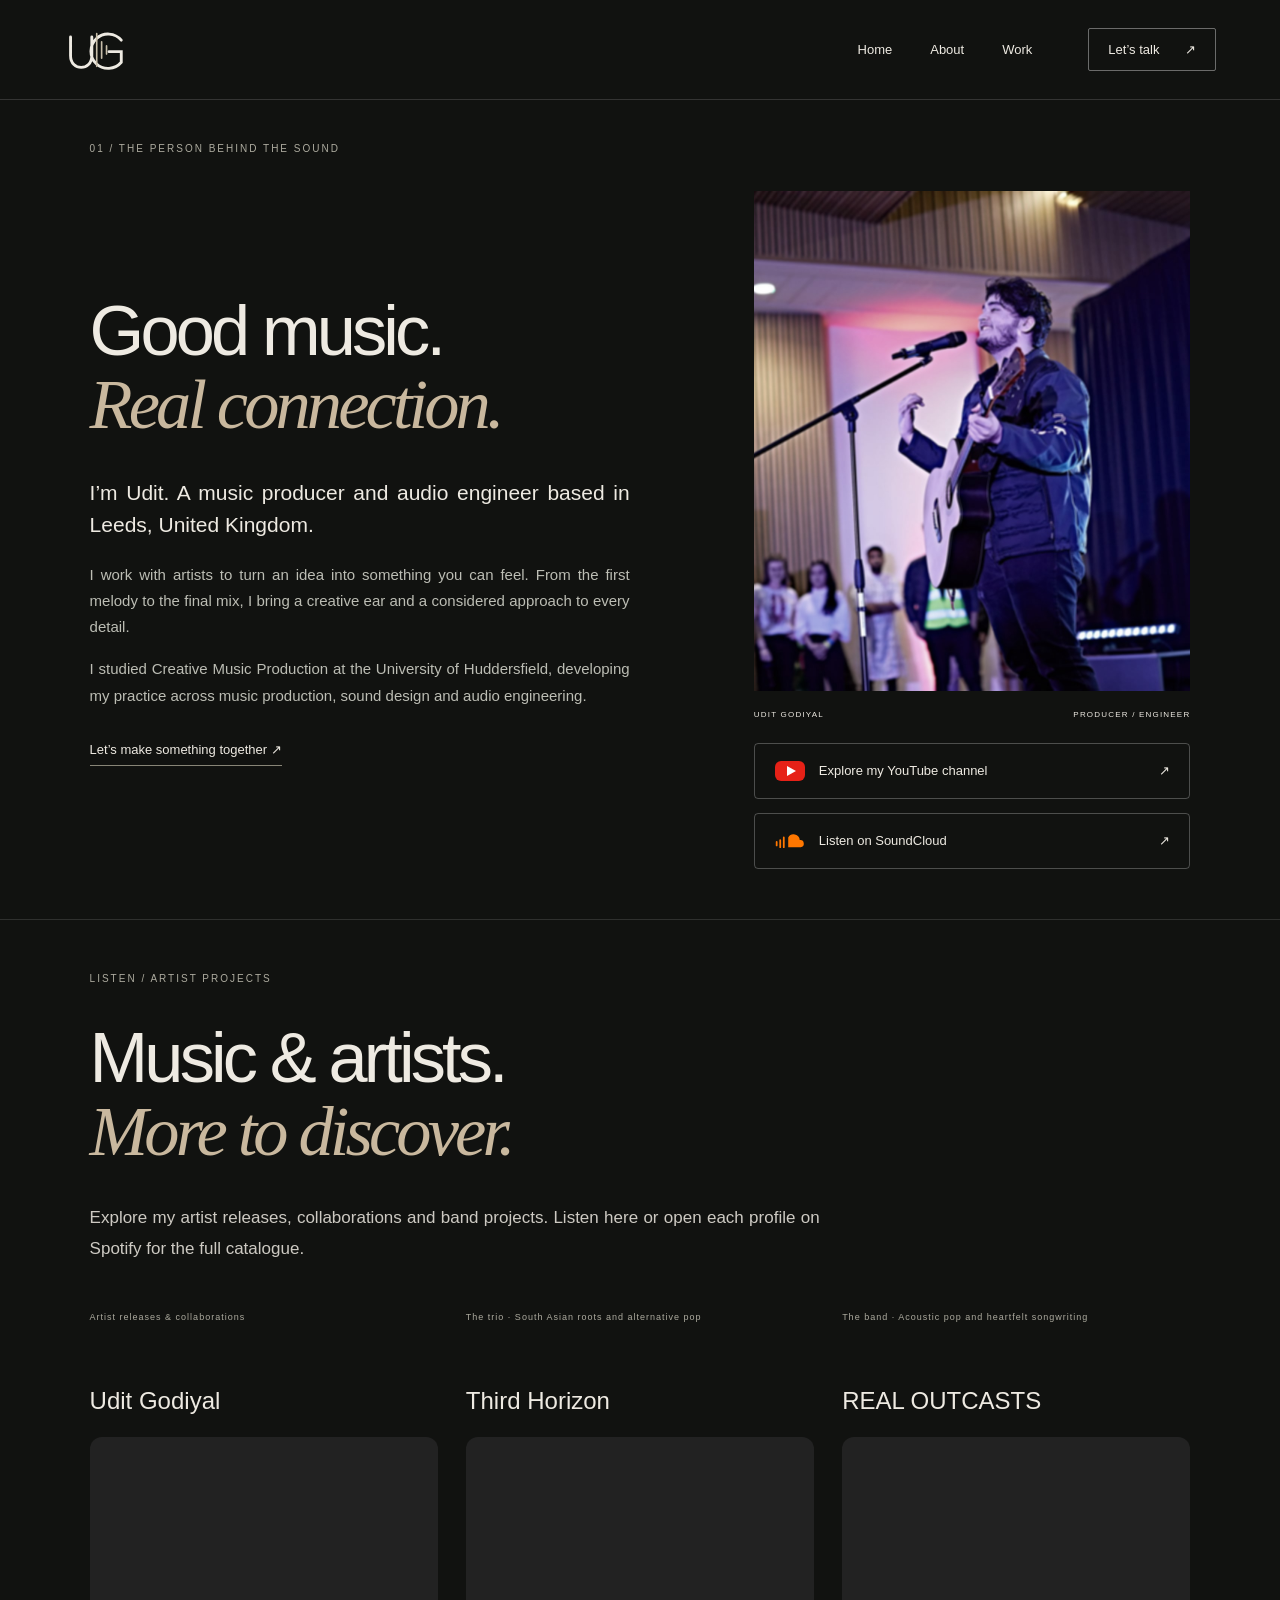
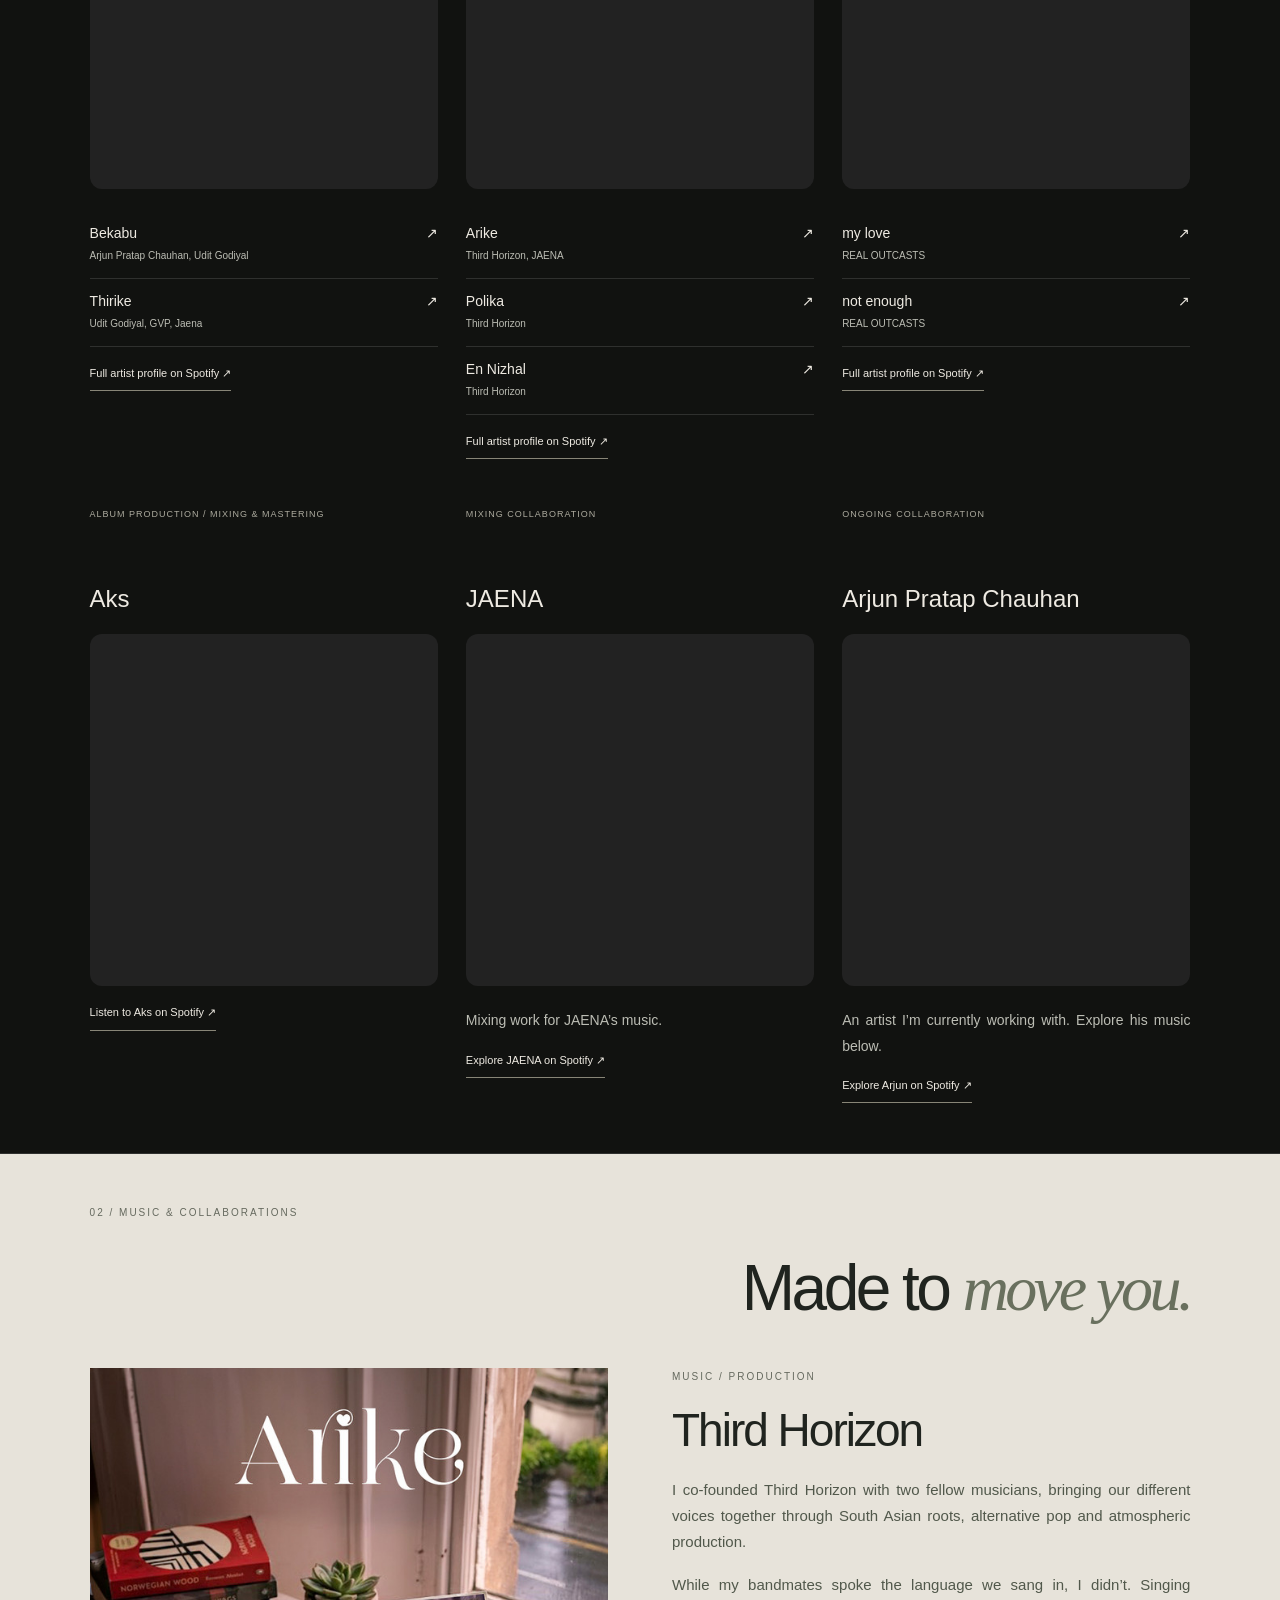
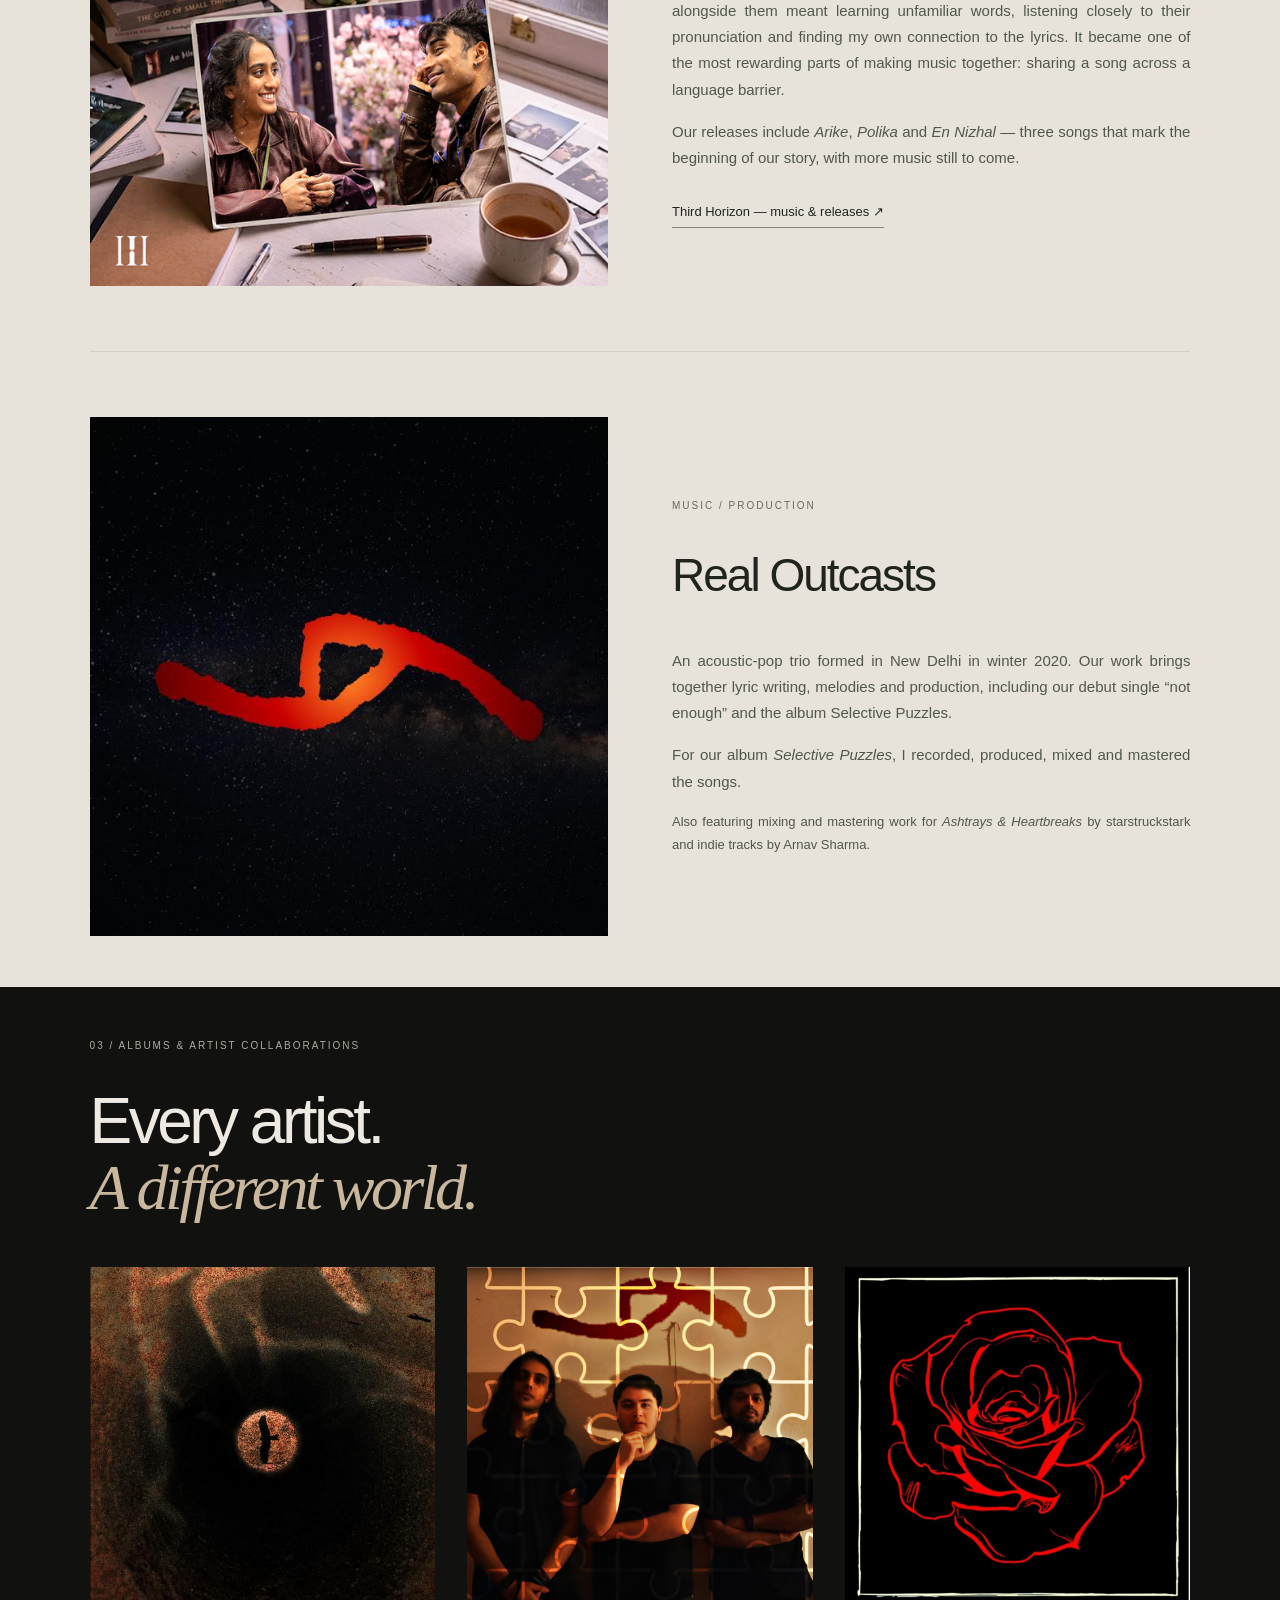
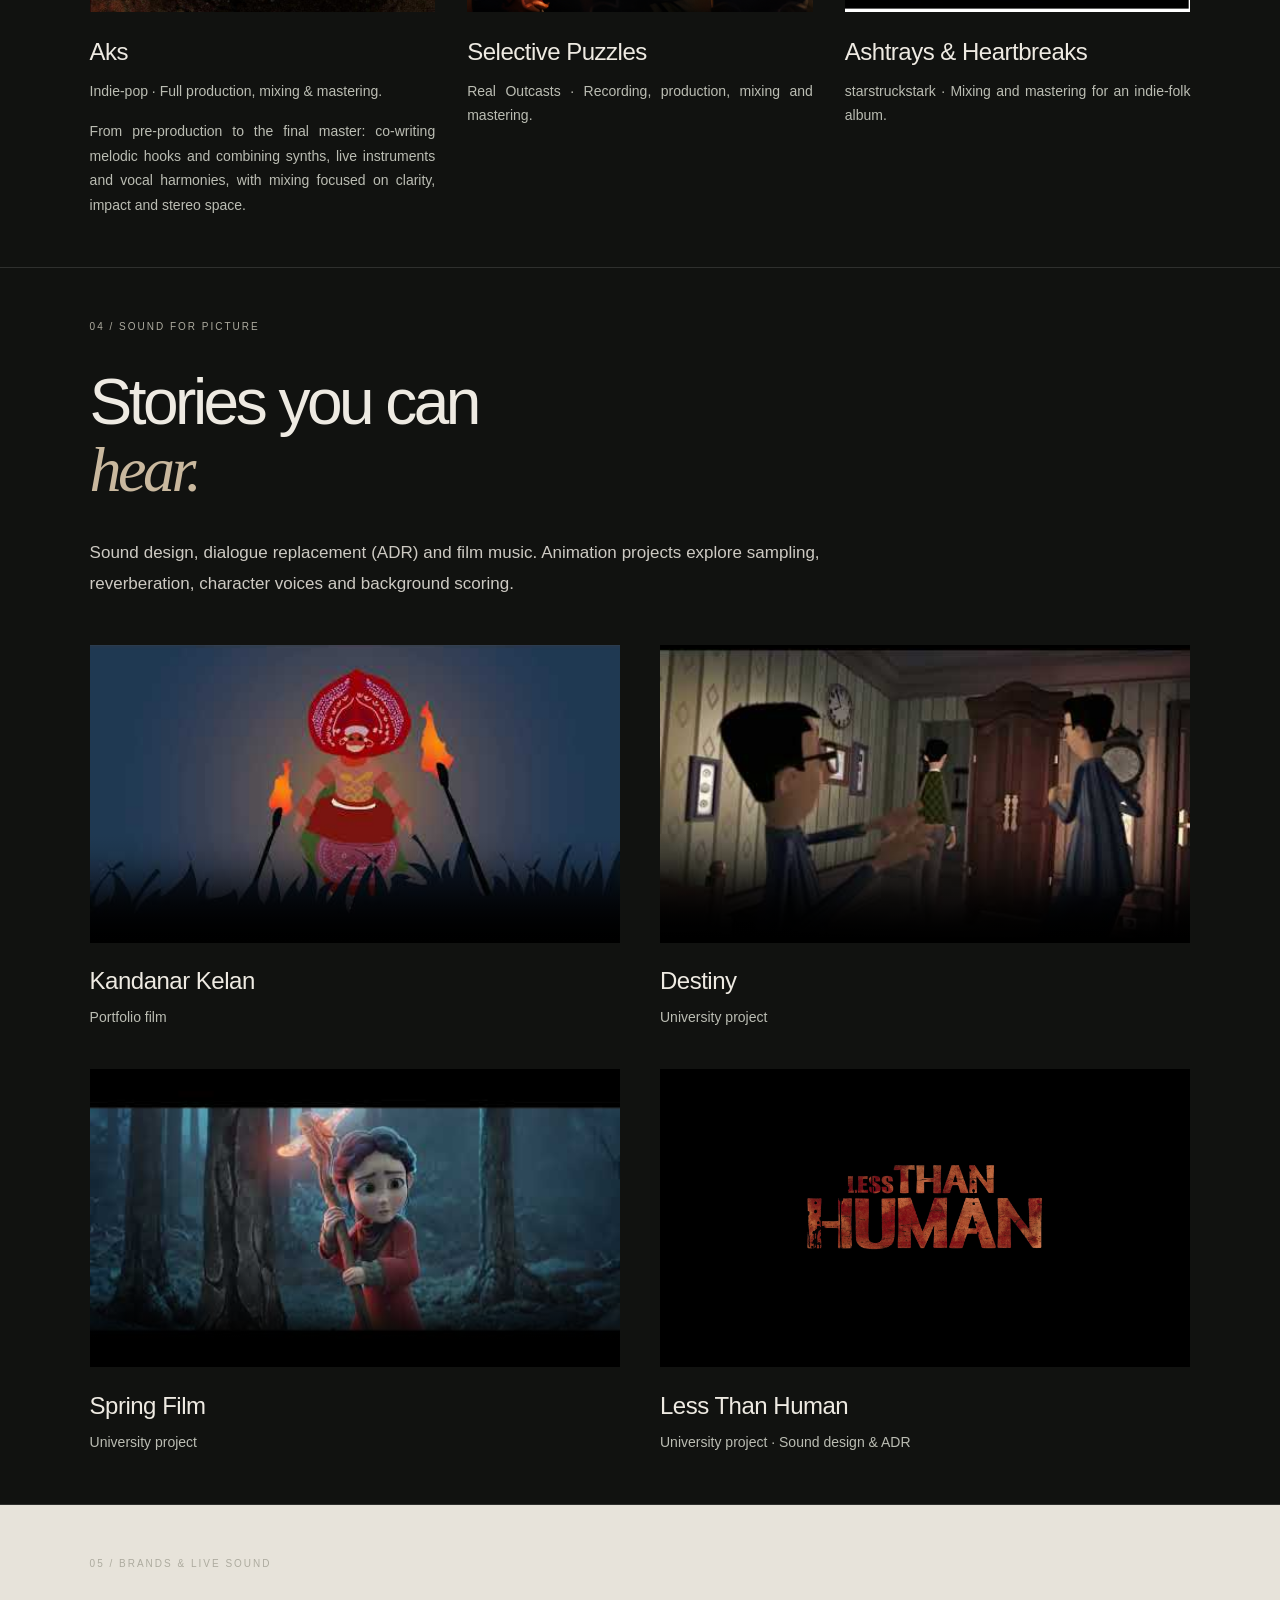
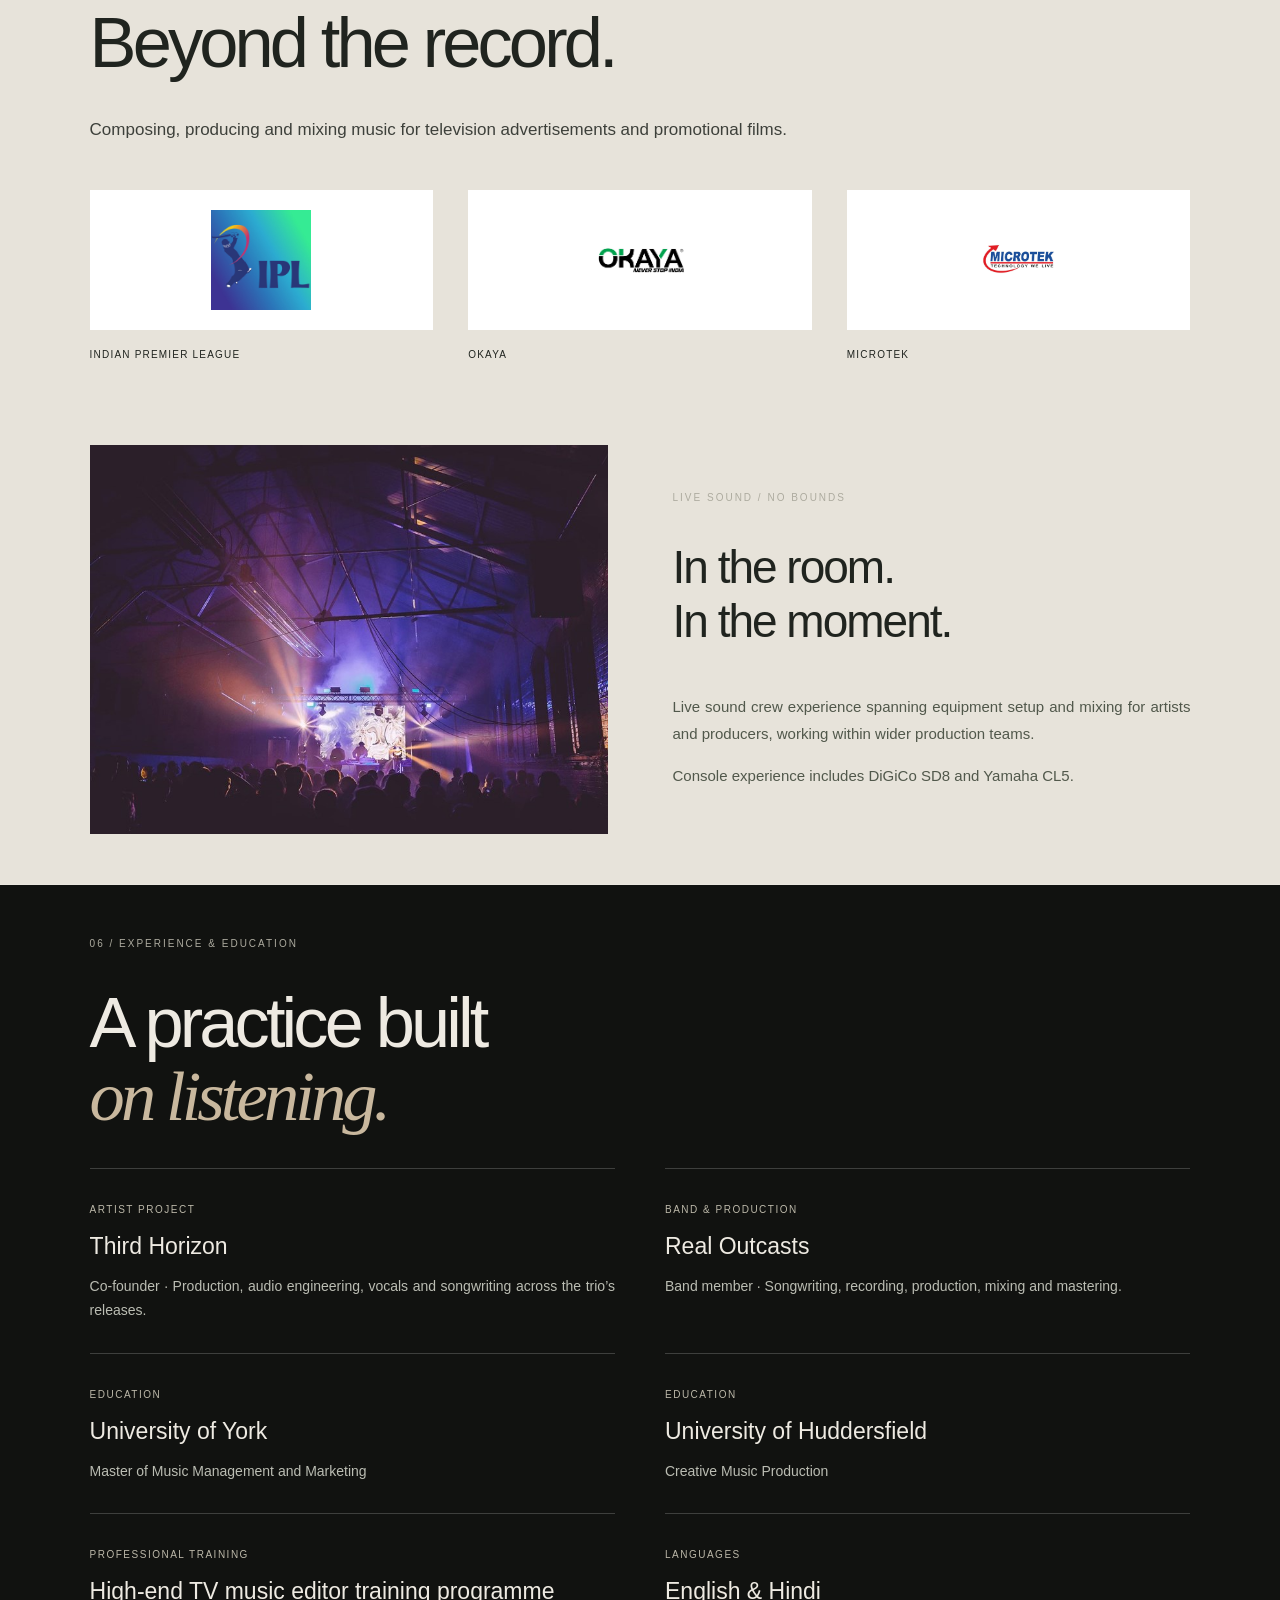
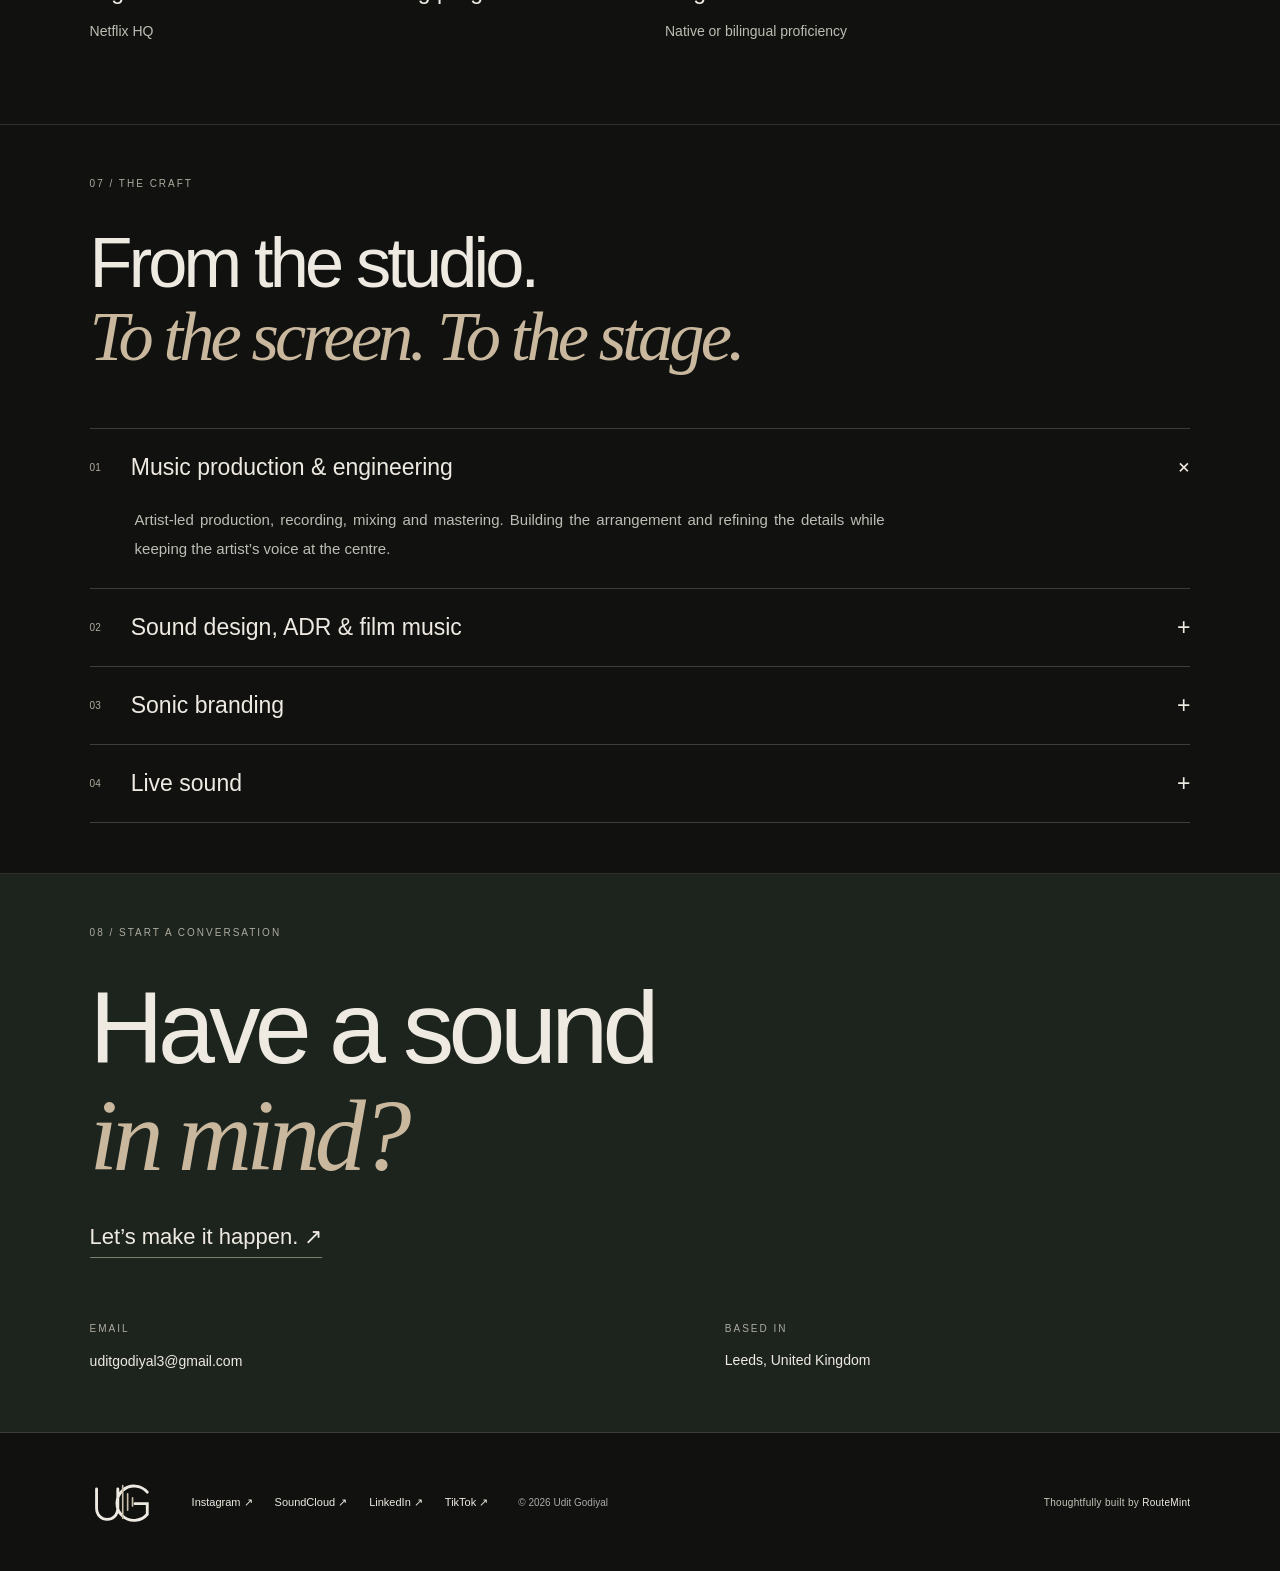
==== commit 1e3c42aa: "Remove footer navigation from studio.html Removed footer navigation links from the studio.html file." ====
--- a/studio.html
+++ b/studio.html
@@ -695,12 +695,7 @@
           </div>
         </div>
       </section>
-      <nav class="section-nav footer-sections" aria-label="Portfolio sections">
-        <a href="#about">About</a><a href="#listen">Listen</a
-        ><a href="#work">Music & projects</a
-        ><a href="#experience">Experience & education</a
-        ><a href="#contact">Email me ↗</a>
-      </nav>
+     
     </main>
     <footer class="studio-footer">
       <a class="brand" href="index.html"
--- a/style.css
+++ b/style.css
@@ -1299,3 +1299,15 @@
     min-height: 0;
   }
 }
+
+/* Reduce vertical gaps on larger screens only */
+@media (min-width: 761px) {
+  .studio > .section {
+    padding-top: 50px;
+    padding-bottom: 50px;
+  }
+
+  .studio > .about.section {
+    padding-top: 40px;
+  }
+}
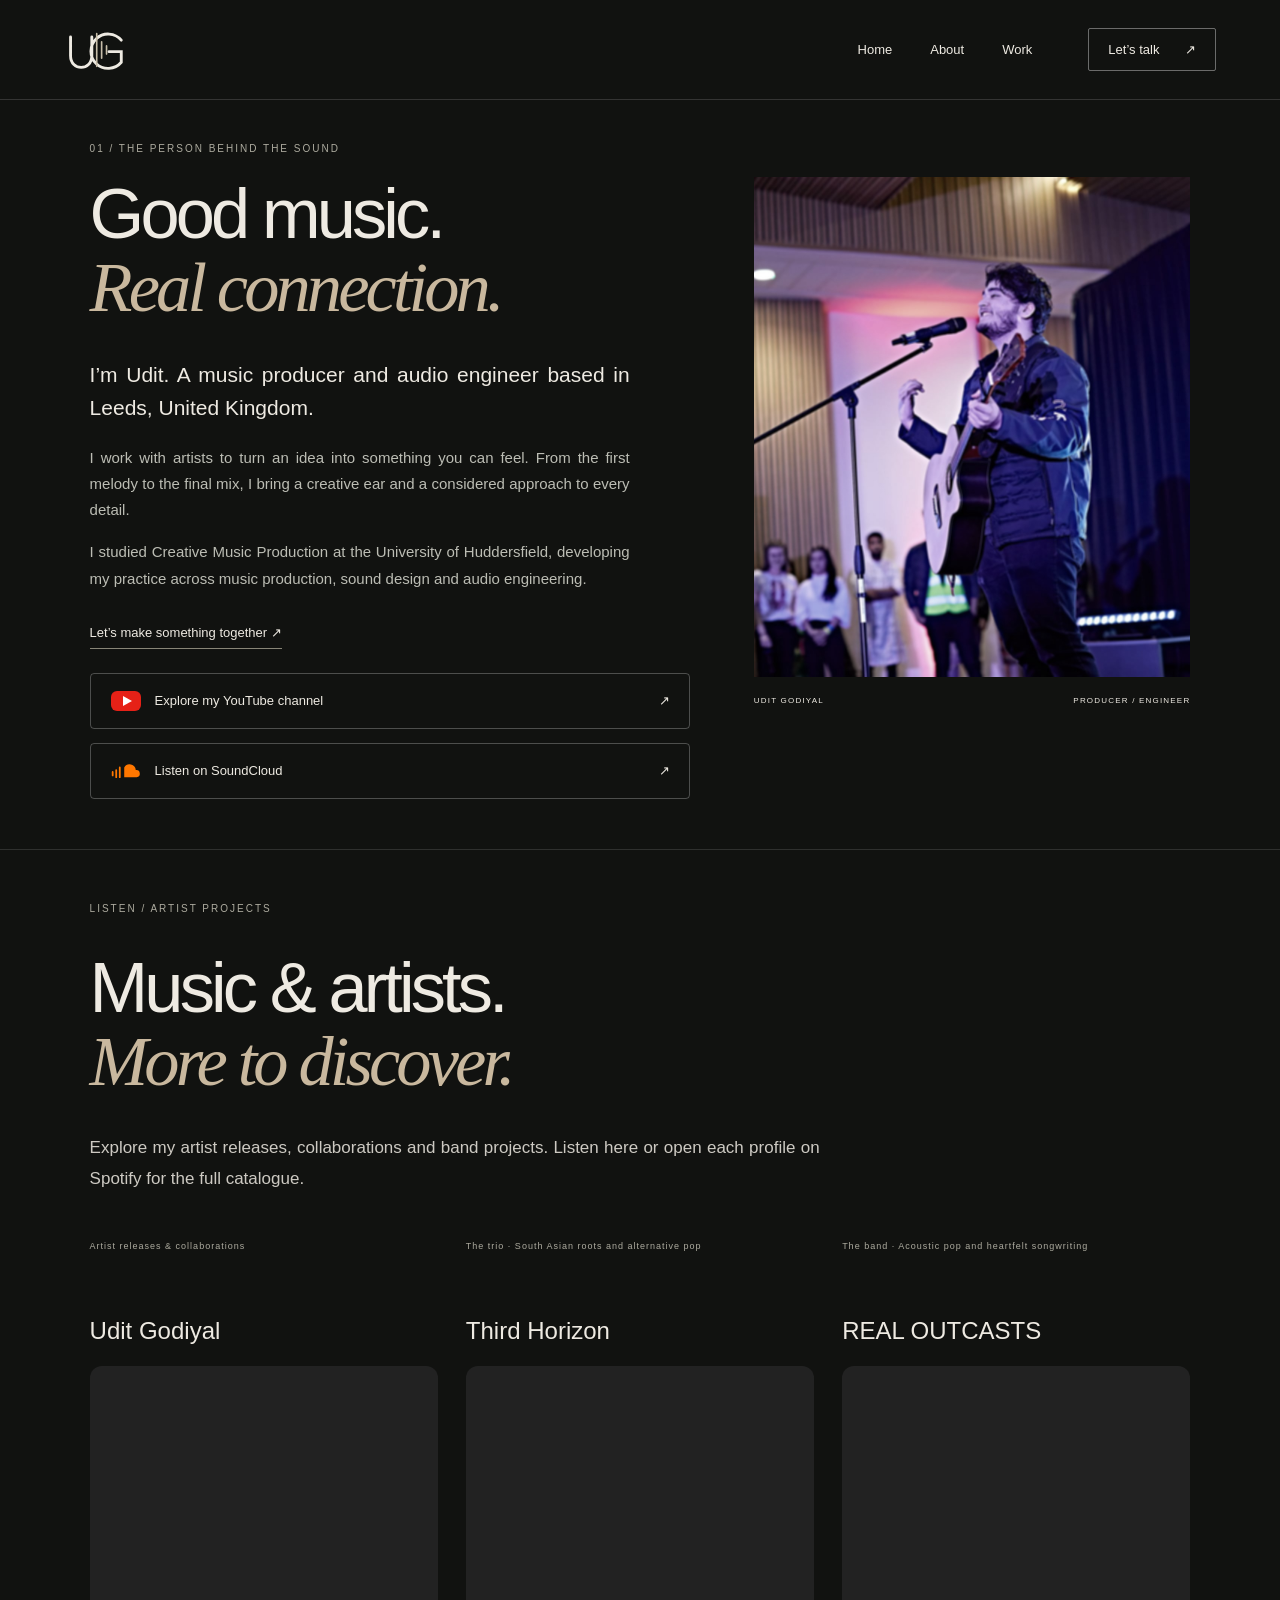
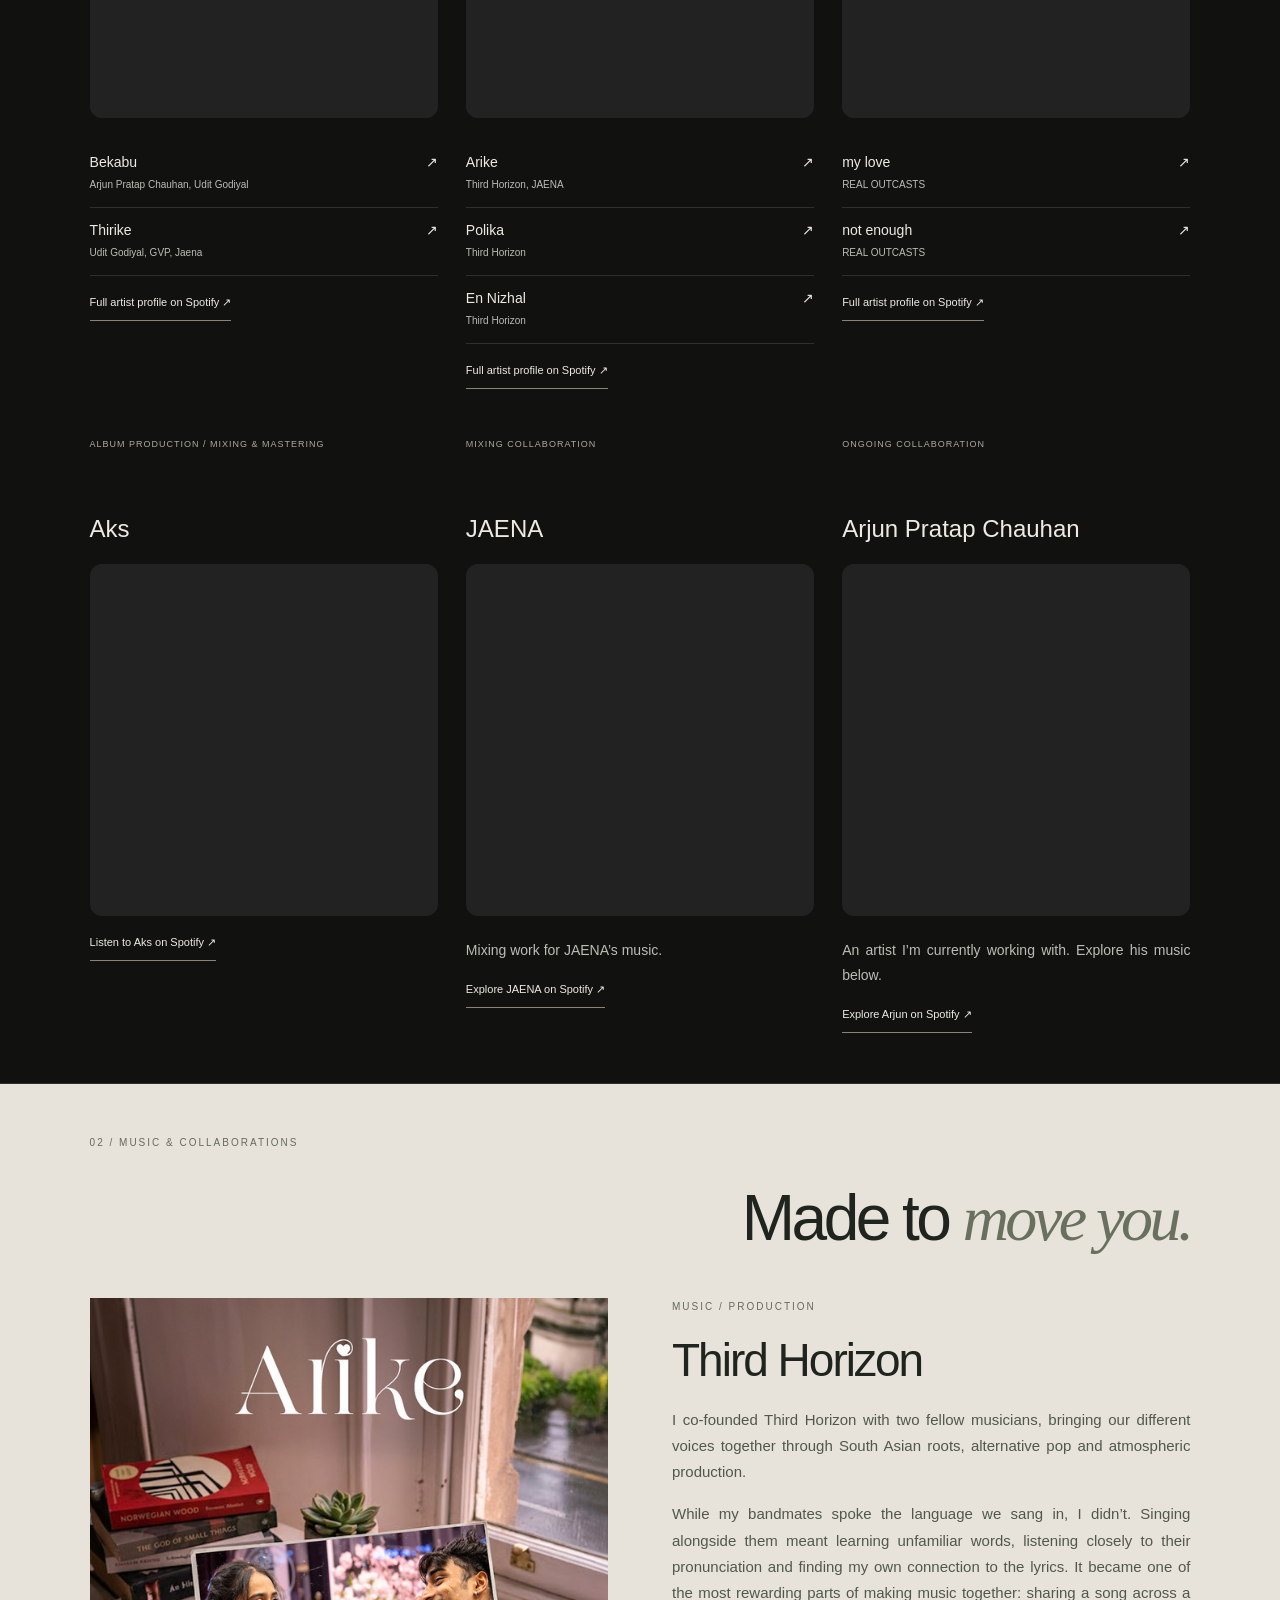
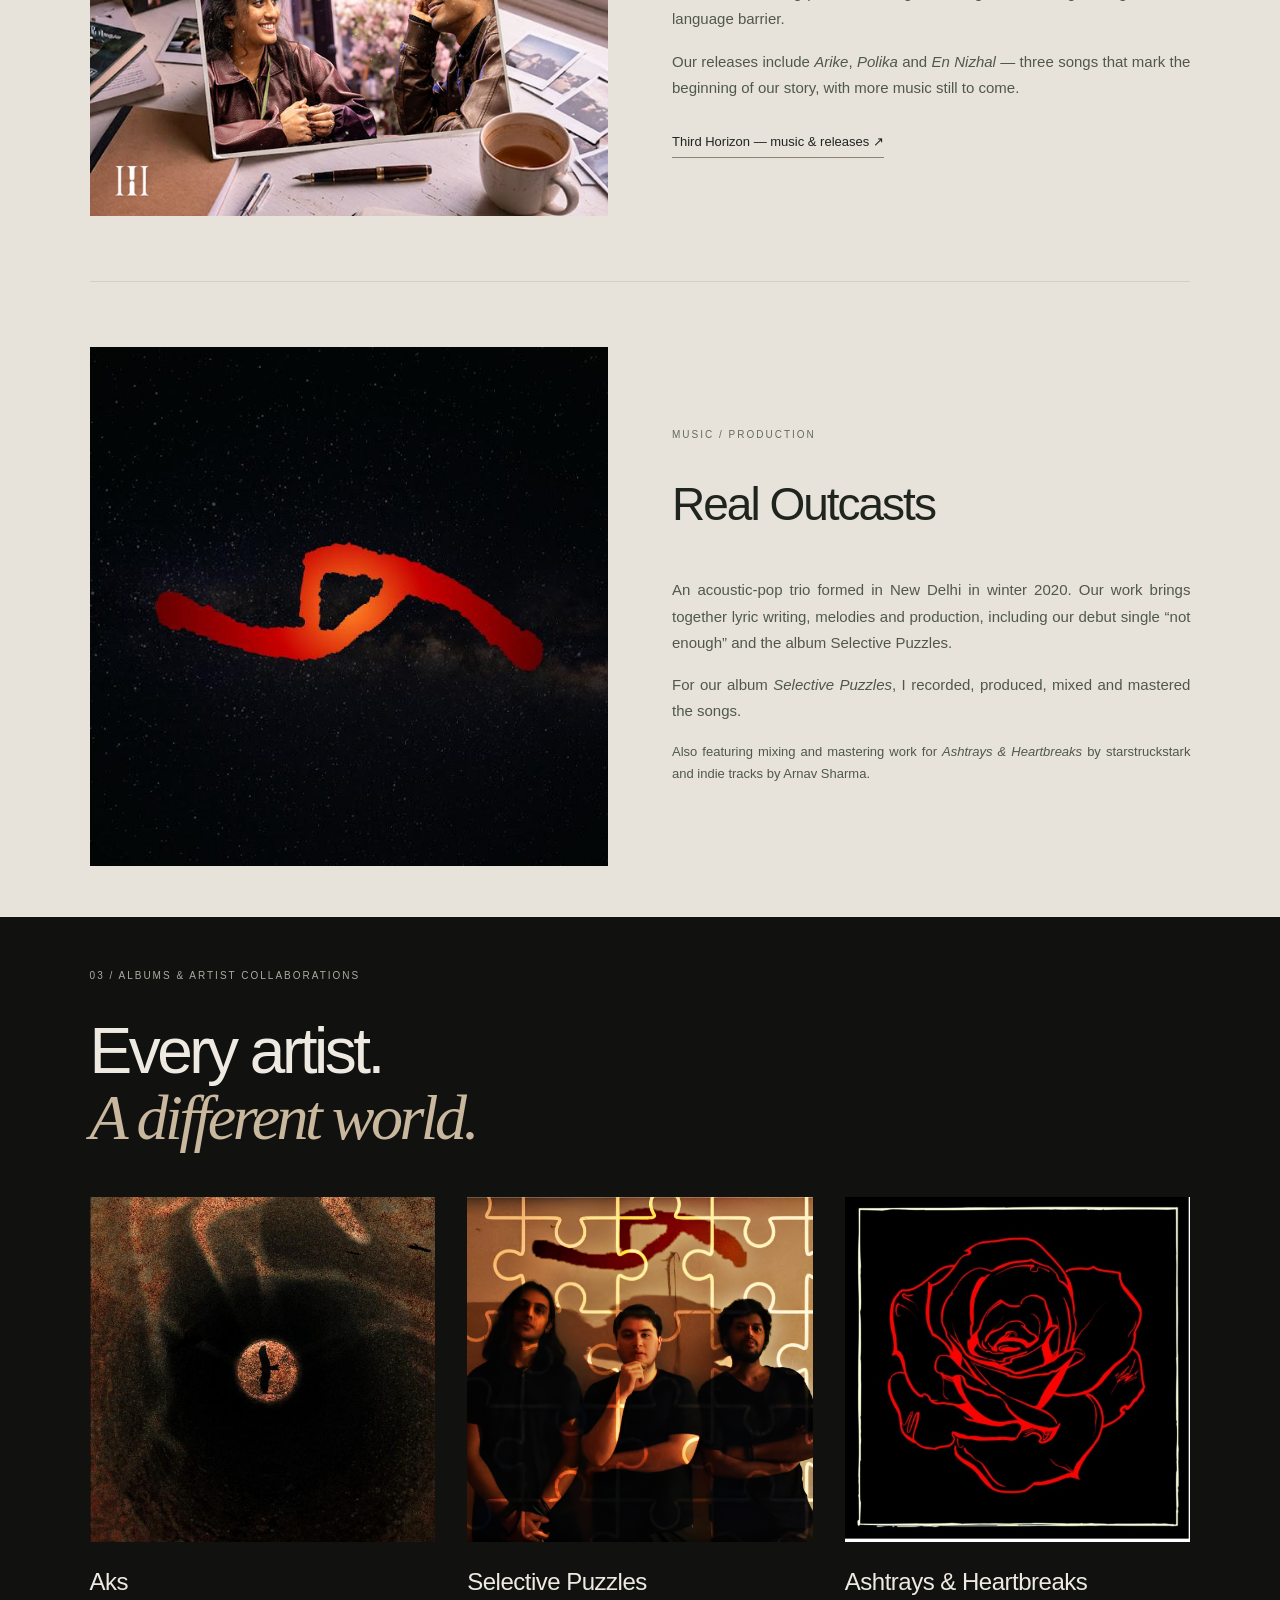
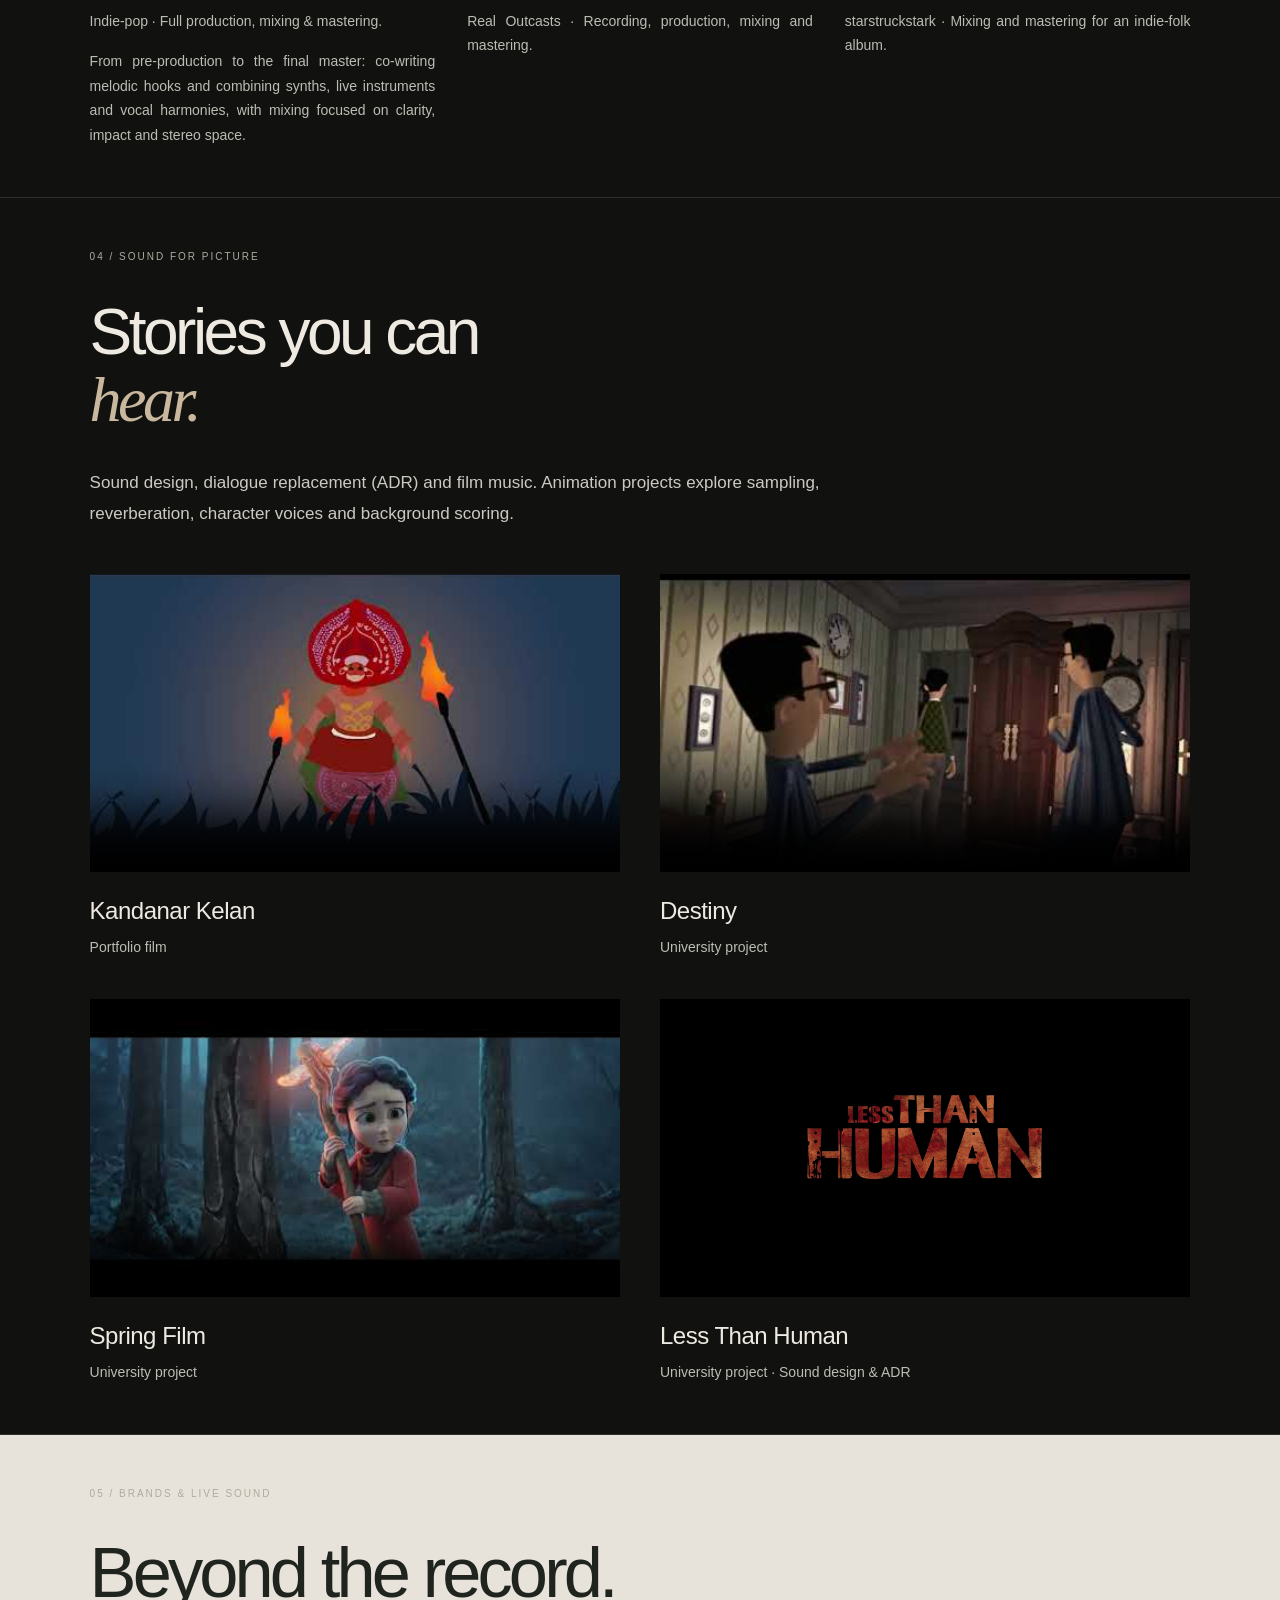
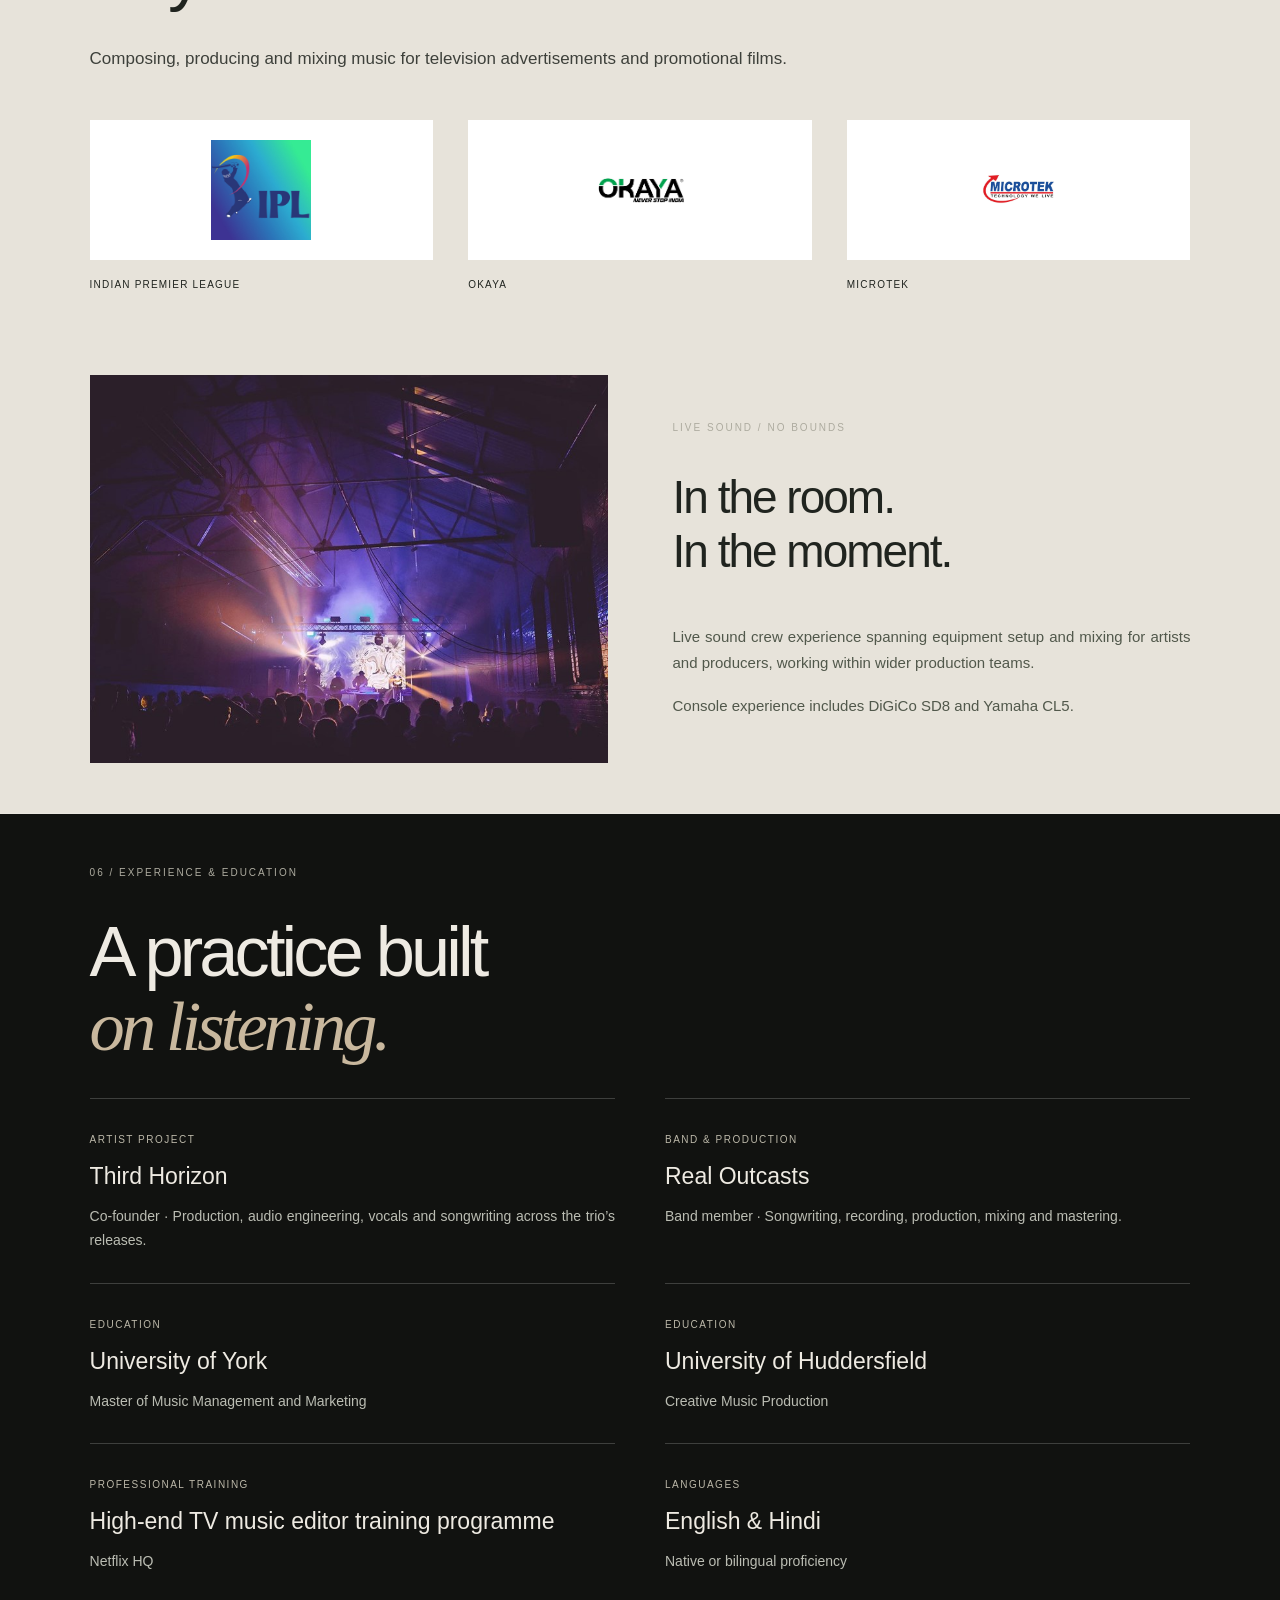
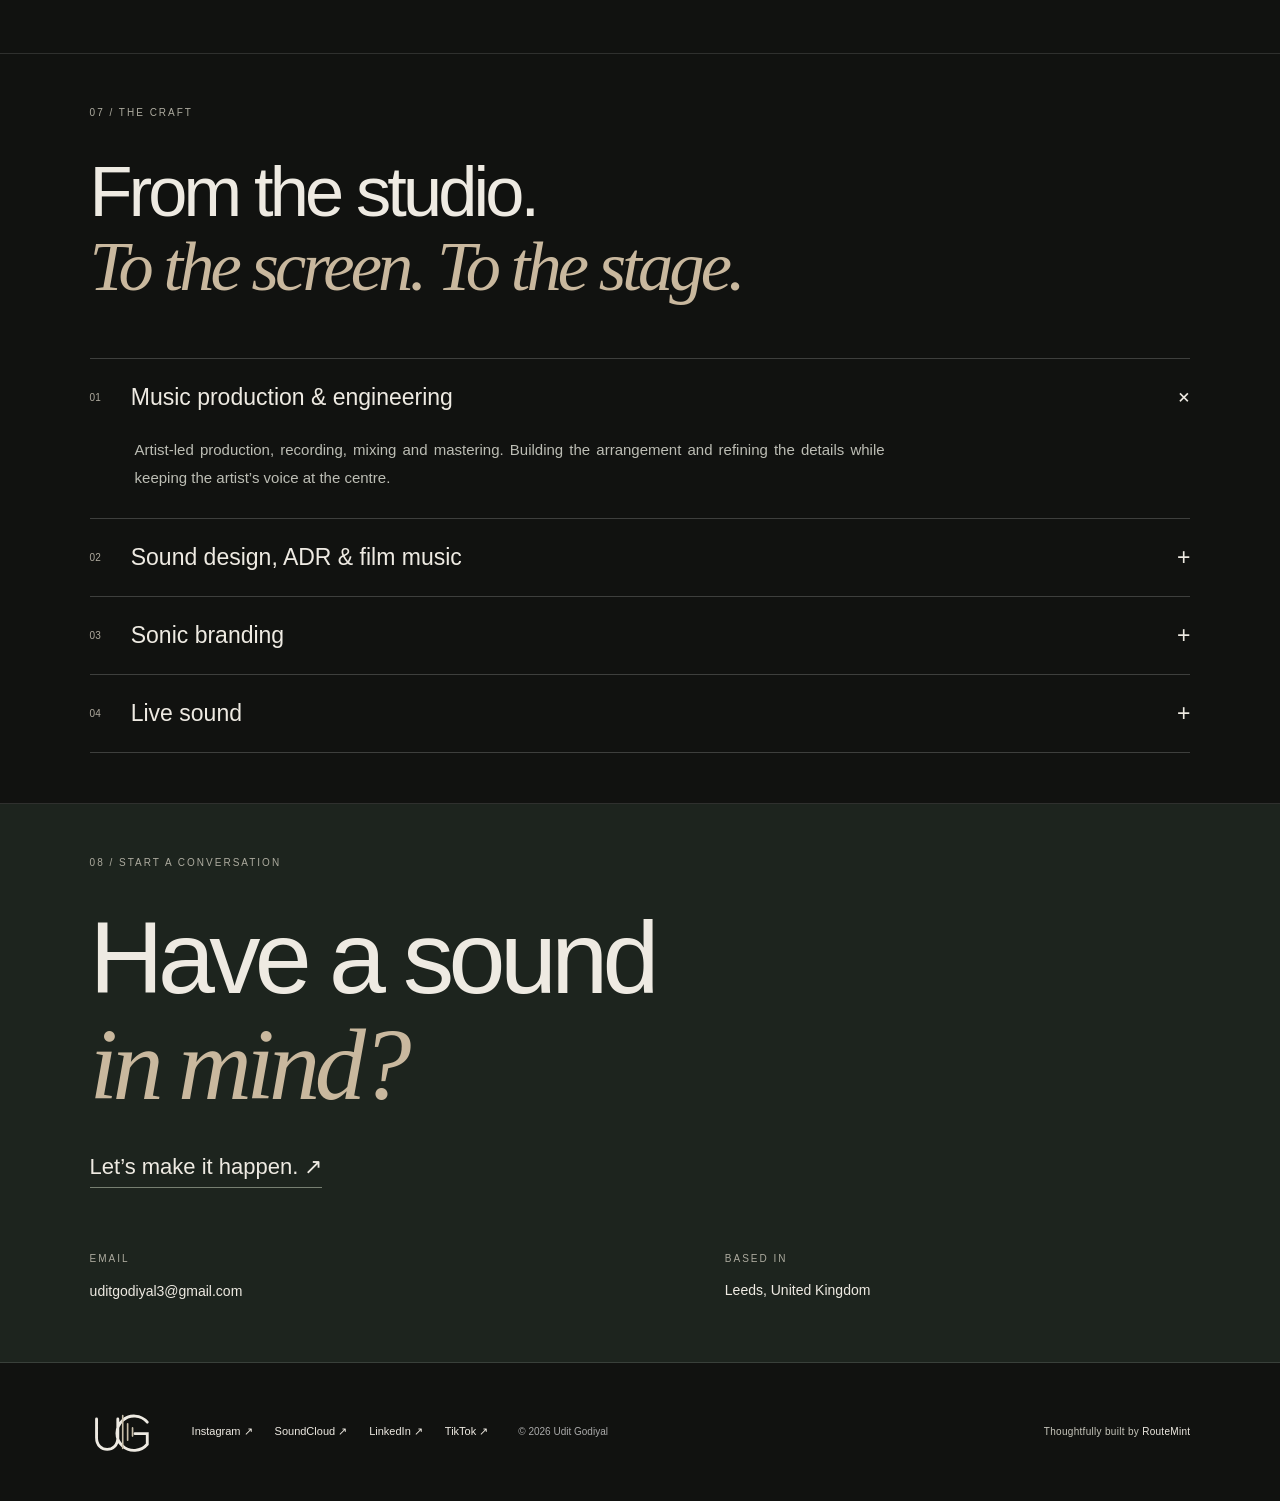
==== commit c6d95fec: "Reorganize HTML structure for Udit Godiyal section" ====
--- a/studio.html
+++ b/studio.html
@@ -64,16 +64,6 @@
             <a class="text-link" href="#contact"
               >Let’s make something together ↗</a
             >
-          </div>
-          <figure>
-            <img
-              src="assets/portrait.jpg"
-              alt="Udit Godiyal"
-              fetchpriority="high"
-            />
-            <figcaption>
-              UDIT GODIYAL <span>PRODUCER / ENGINEER</span>
-            </figcaption>
             <div class="youtube-row">
               <a
                 class="youtube-channel"
@@ -125,6 +115,18 @@
                 ><span aria-hidden="true">↗</span></a
               >
             </div>
+            
+          </div>
+          <figure>
+            <img
+              src="assets/portrait.jpg"
+              alt="Udit Godiyal"
+              fetchpriority="high"
+            />
+            <figcaption>
+              UDIT GODIYAL <span>PRODUCER / ENGINEER</span>
+            </figcaption>
+            
           </figure>
         </div>
       </section>
--- a/style.css
+++ b/style.css
@@ -1311,3 +1311,17 @@
     padding-top: 40px;
   }
 }
+/* Bring the About heading closer to its section label */
+@media (min-width: 761px) {
+  .about-grid {
+    align-items: start;
+  }
+
+  .about > .section-label {
+    margin-bottom: 20px;
+  }
+
+  .about-grid h1 {
+    margin-top: 0;
+  }
+}
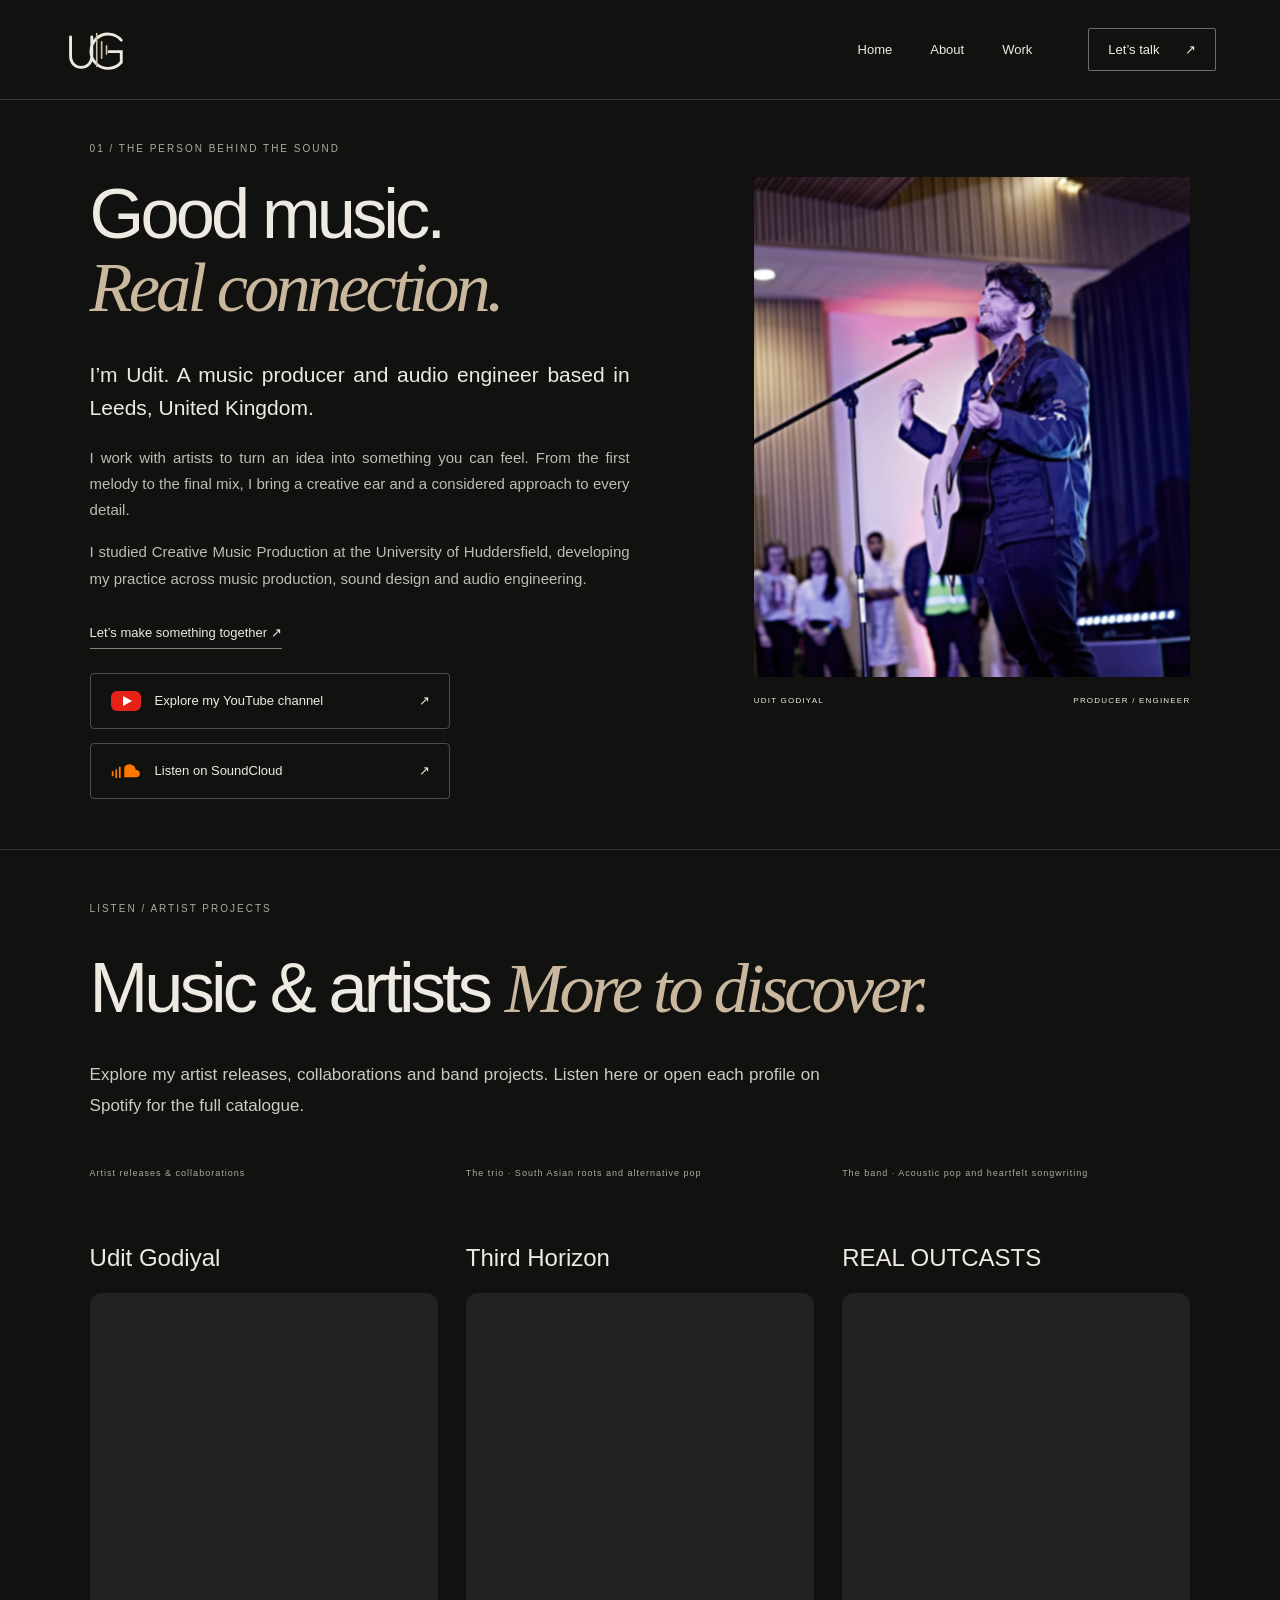
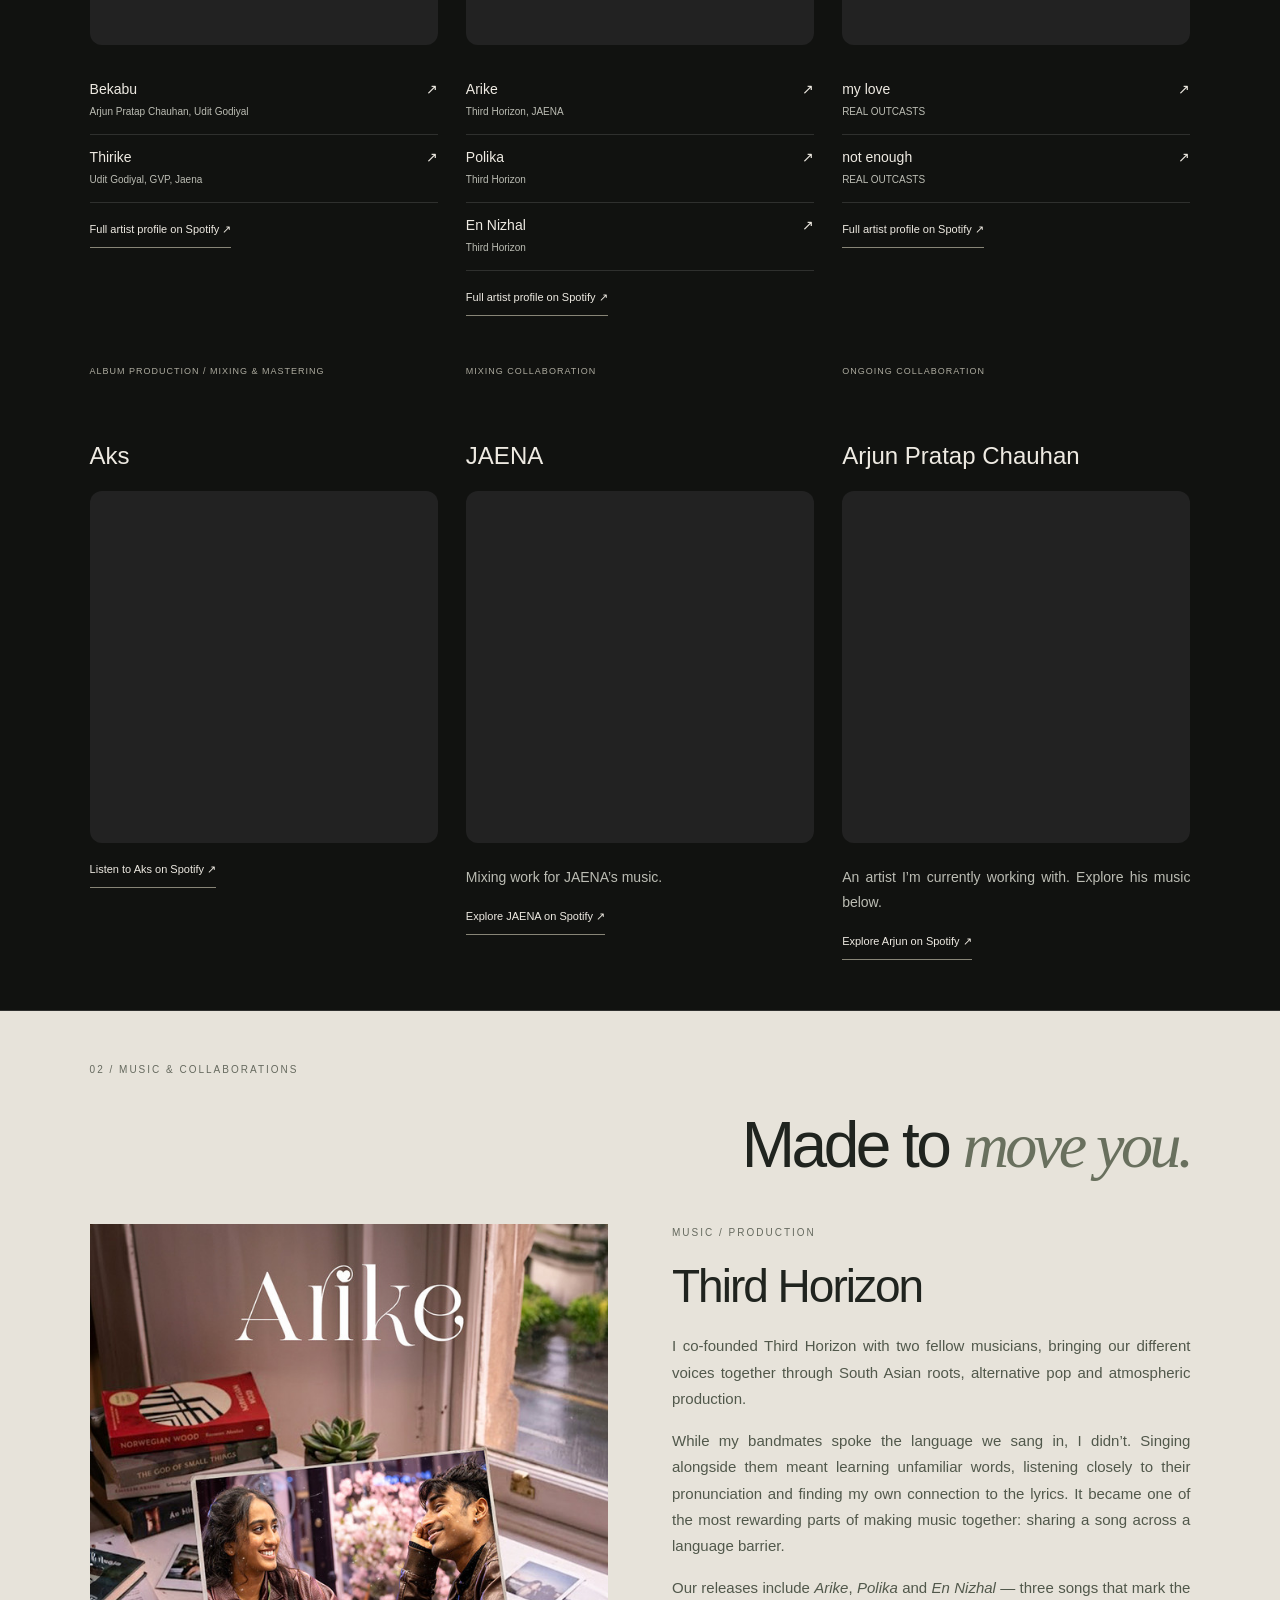
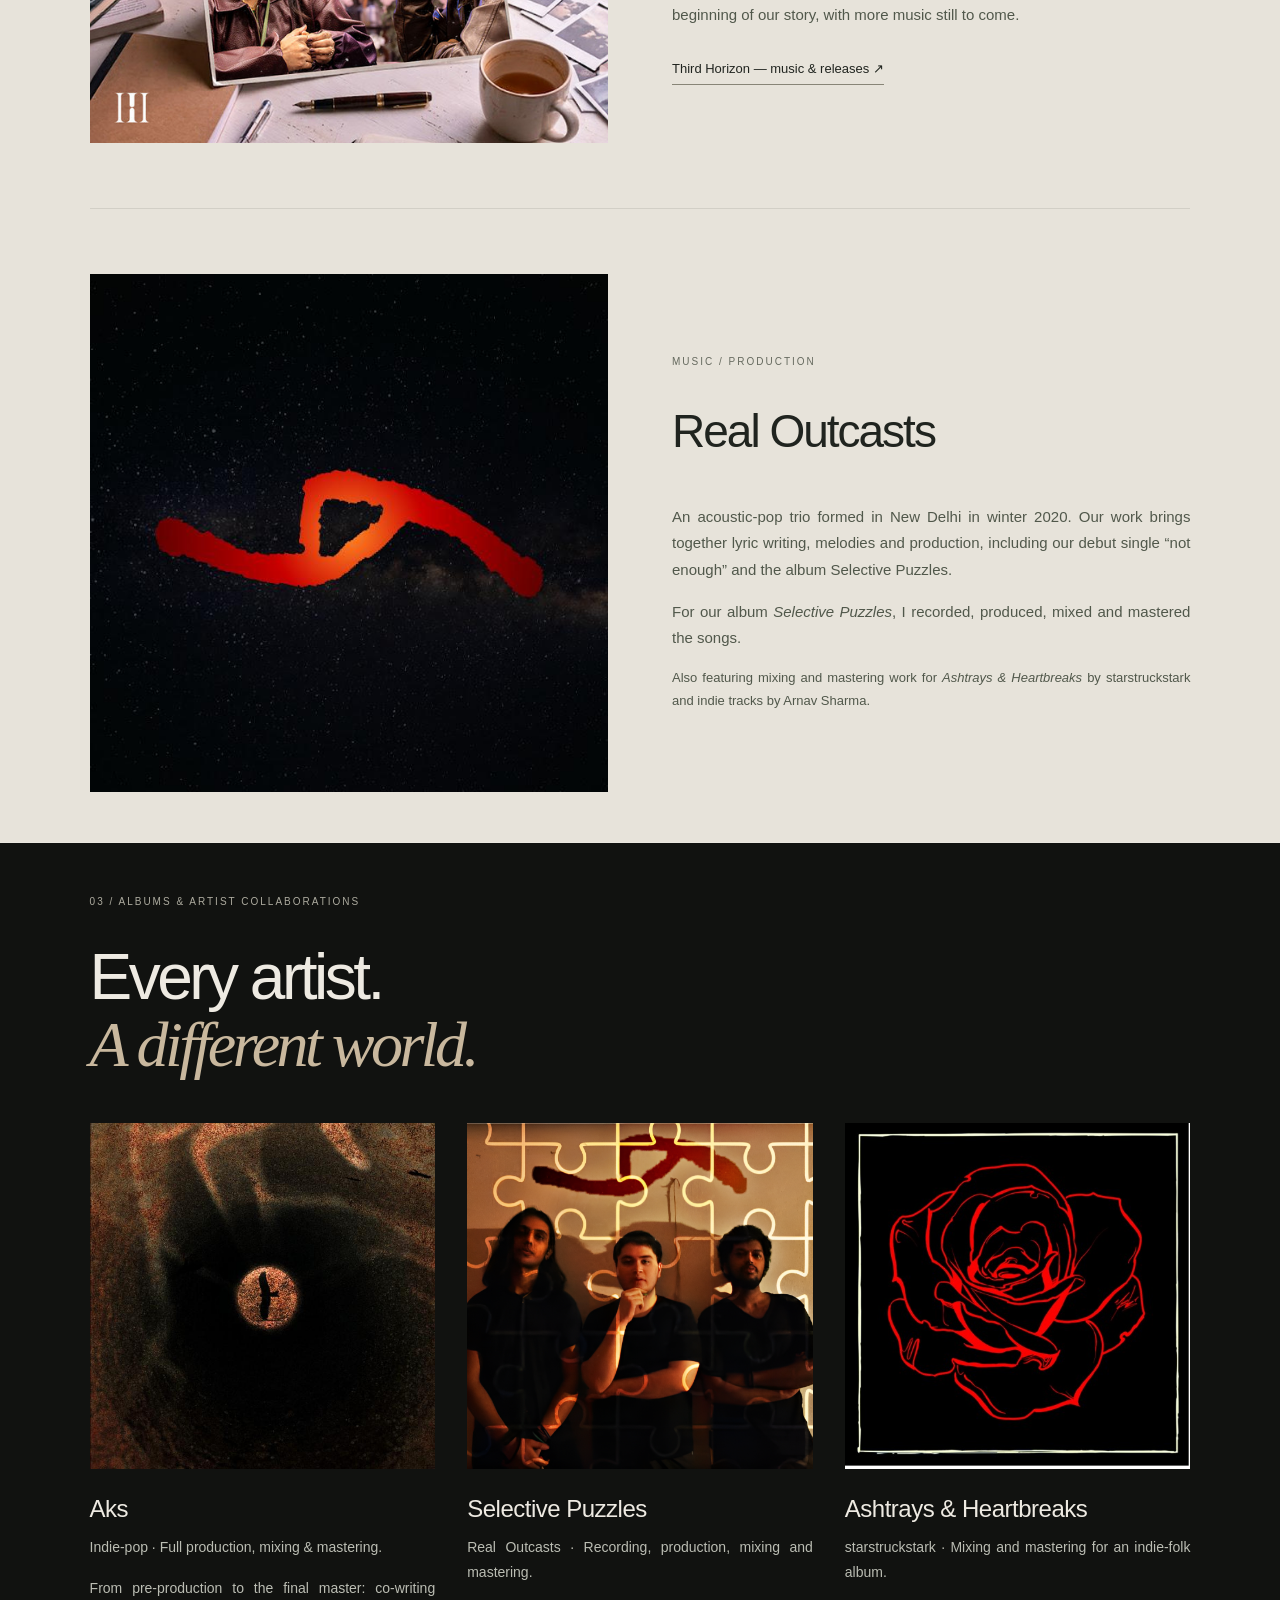
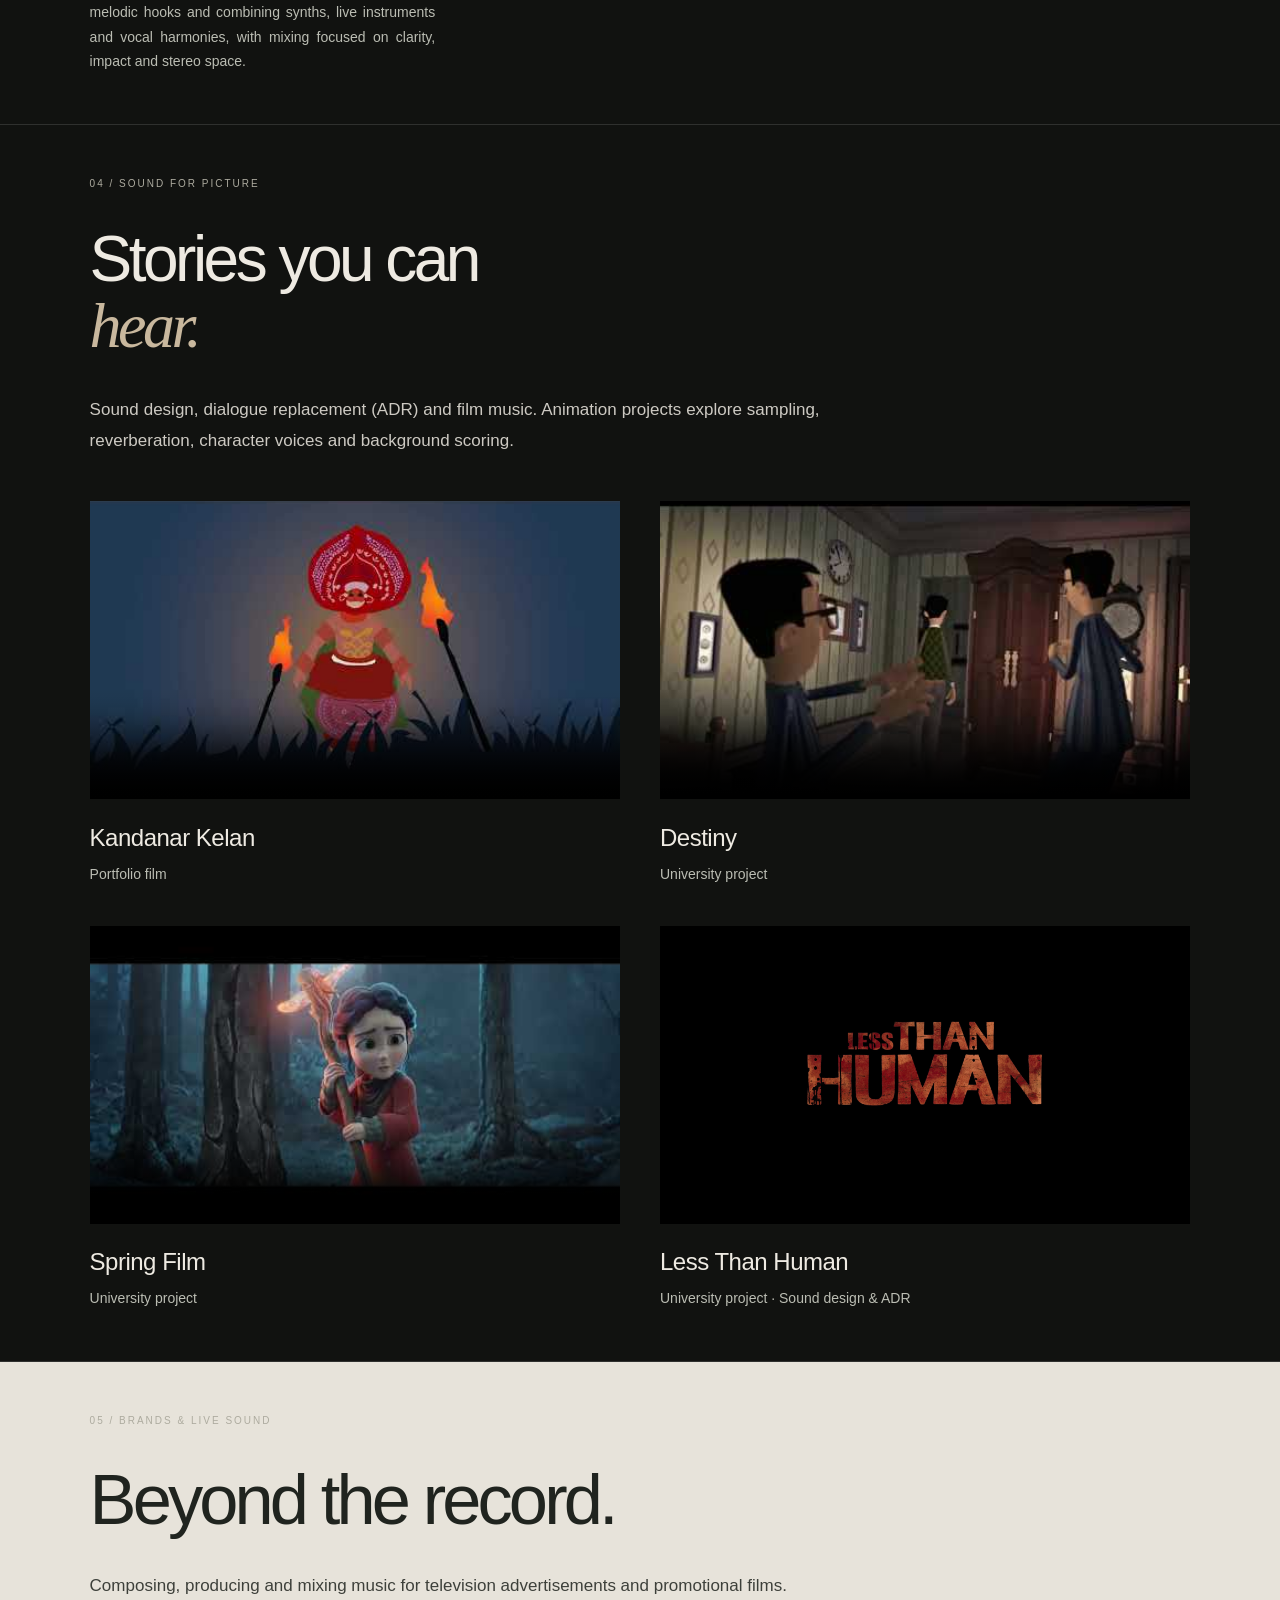
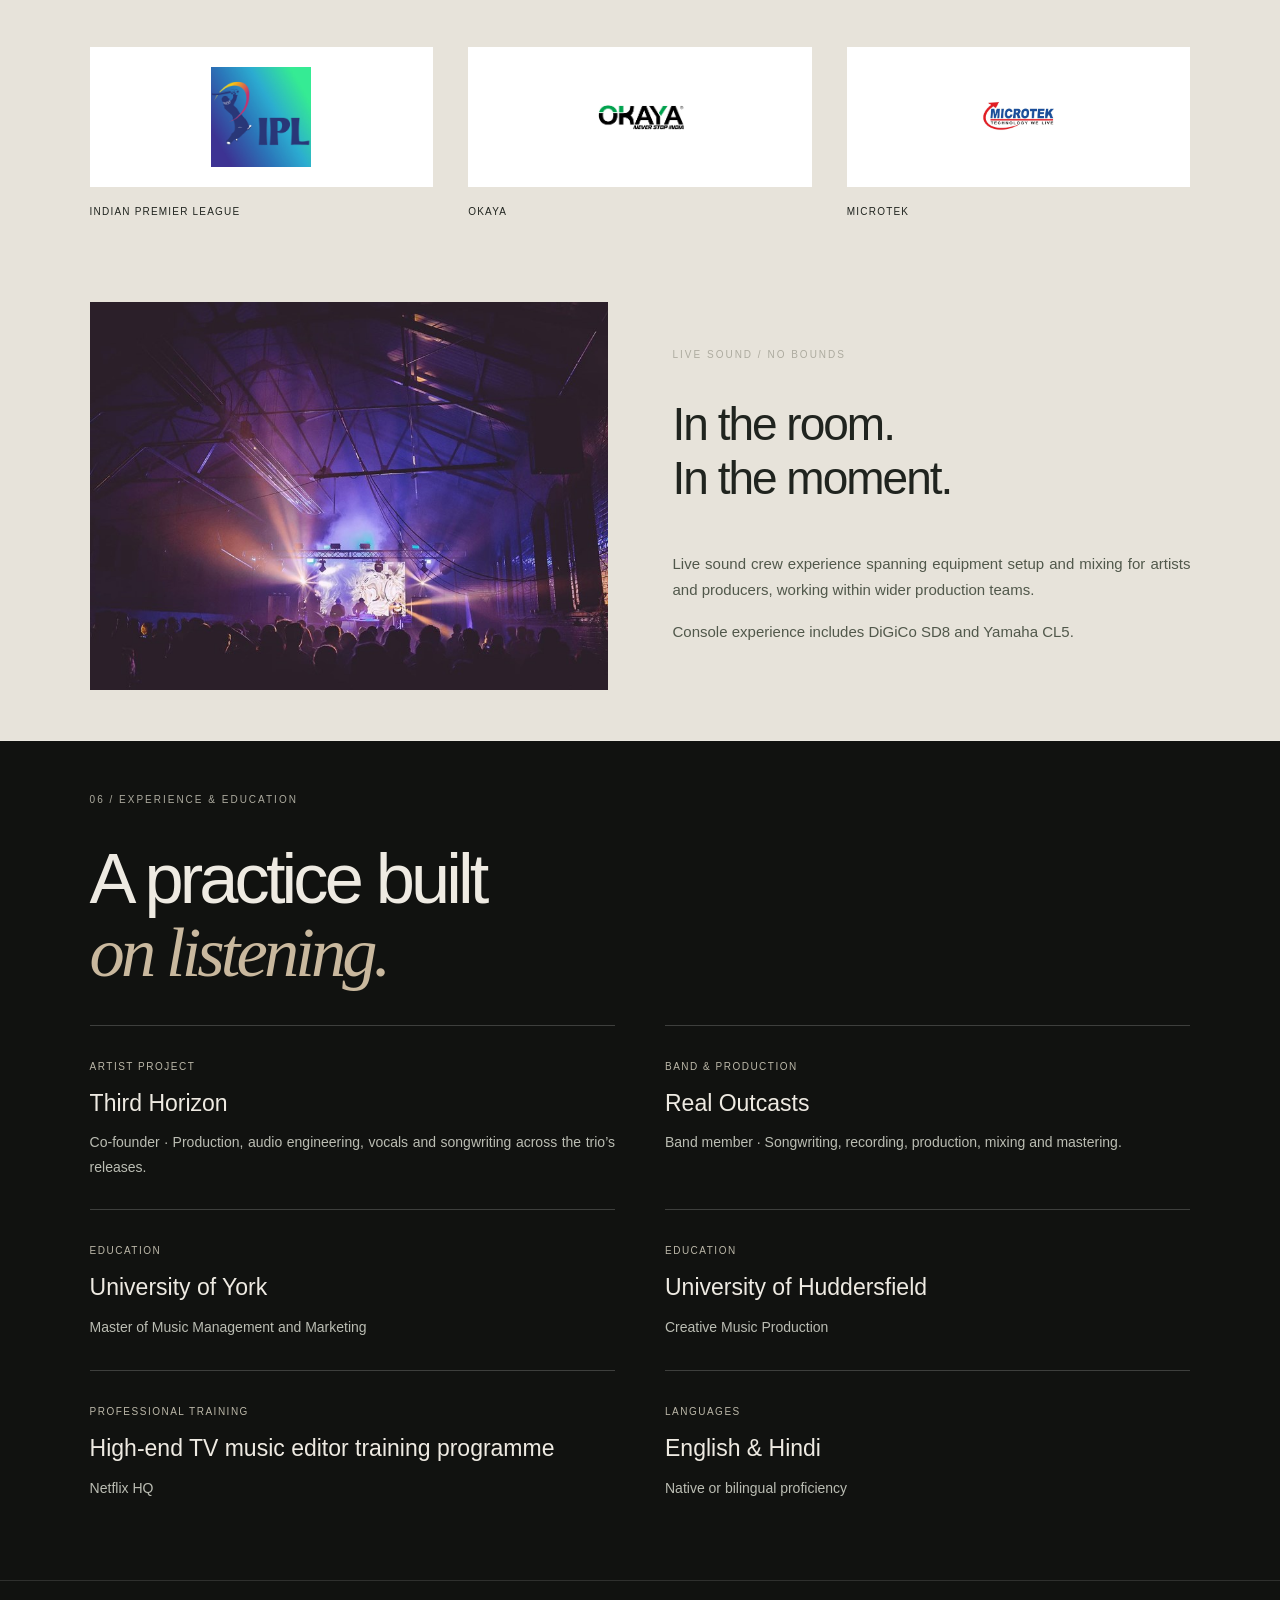
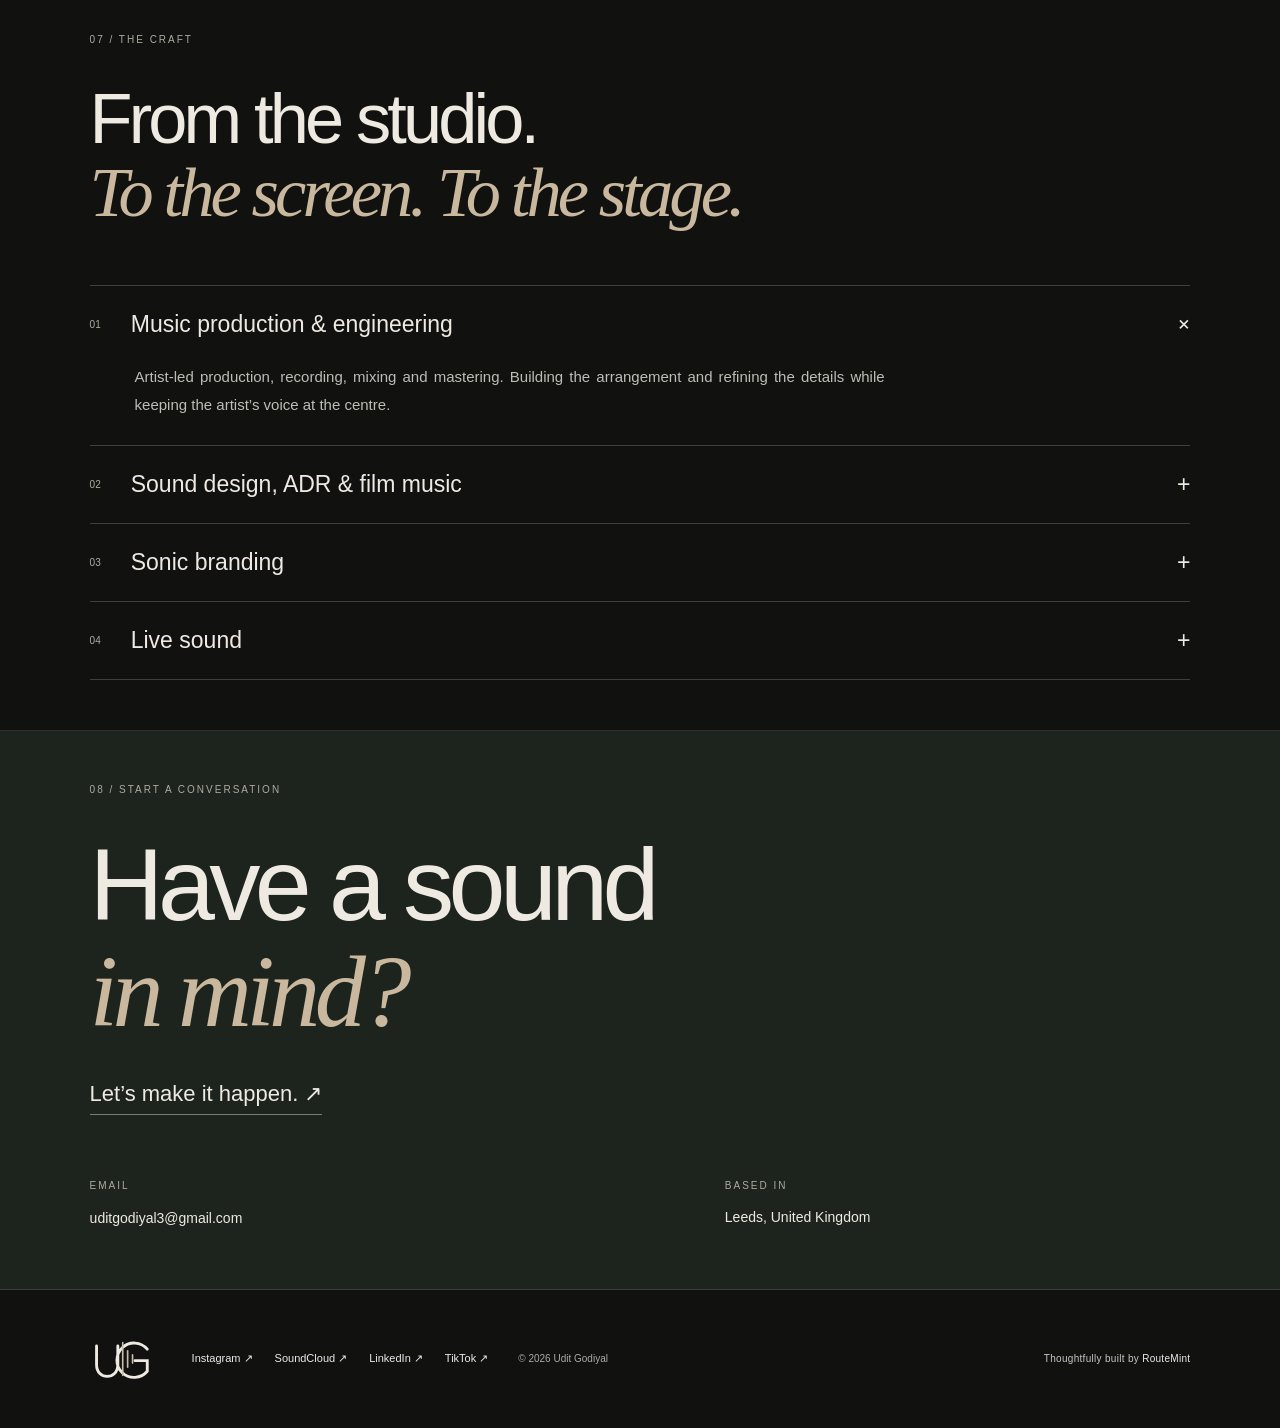
==== commit e32551ee: "Fix heading formatting in listen section" ====
--- a/studio.html
+++ b/studio.html
@@ -132,7 +132,7 @@
       </section>
       <section id="listen" class="section listen">
         <div class="section-label">LISTEN / ARTIST PROJECTS</div>
-        <h2>Music & artists.<br /><em>More to discover.</em></h2>
+        <h2>Music & artists  <em>More to discover.</em></h2>
         <p class="work-intro">
           Explore my artist releases, collaborations and band projects. Listen
           here or open each profile on Spotify for the full catalogue.
--- a/style.css
+++ b/style.css
@@ -1325,3 +1325,7 @@
     margin-top: 0;
   }
 }
+.about .youtube-channel {
+  width: 360px;
+  max-width: 100%;
+}
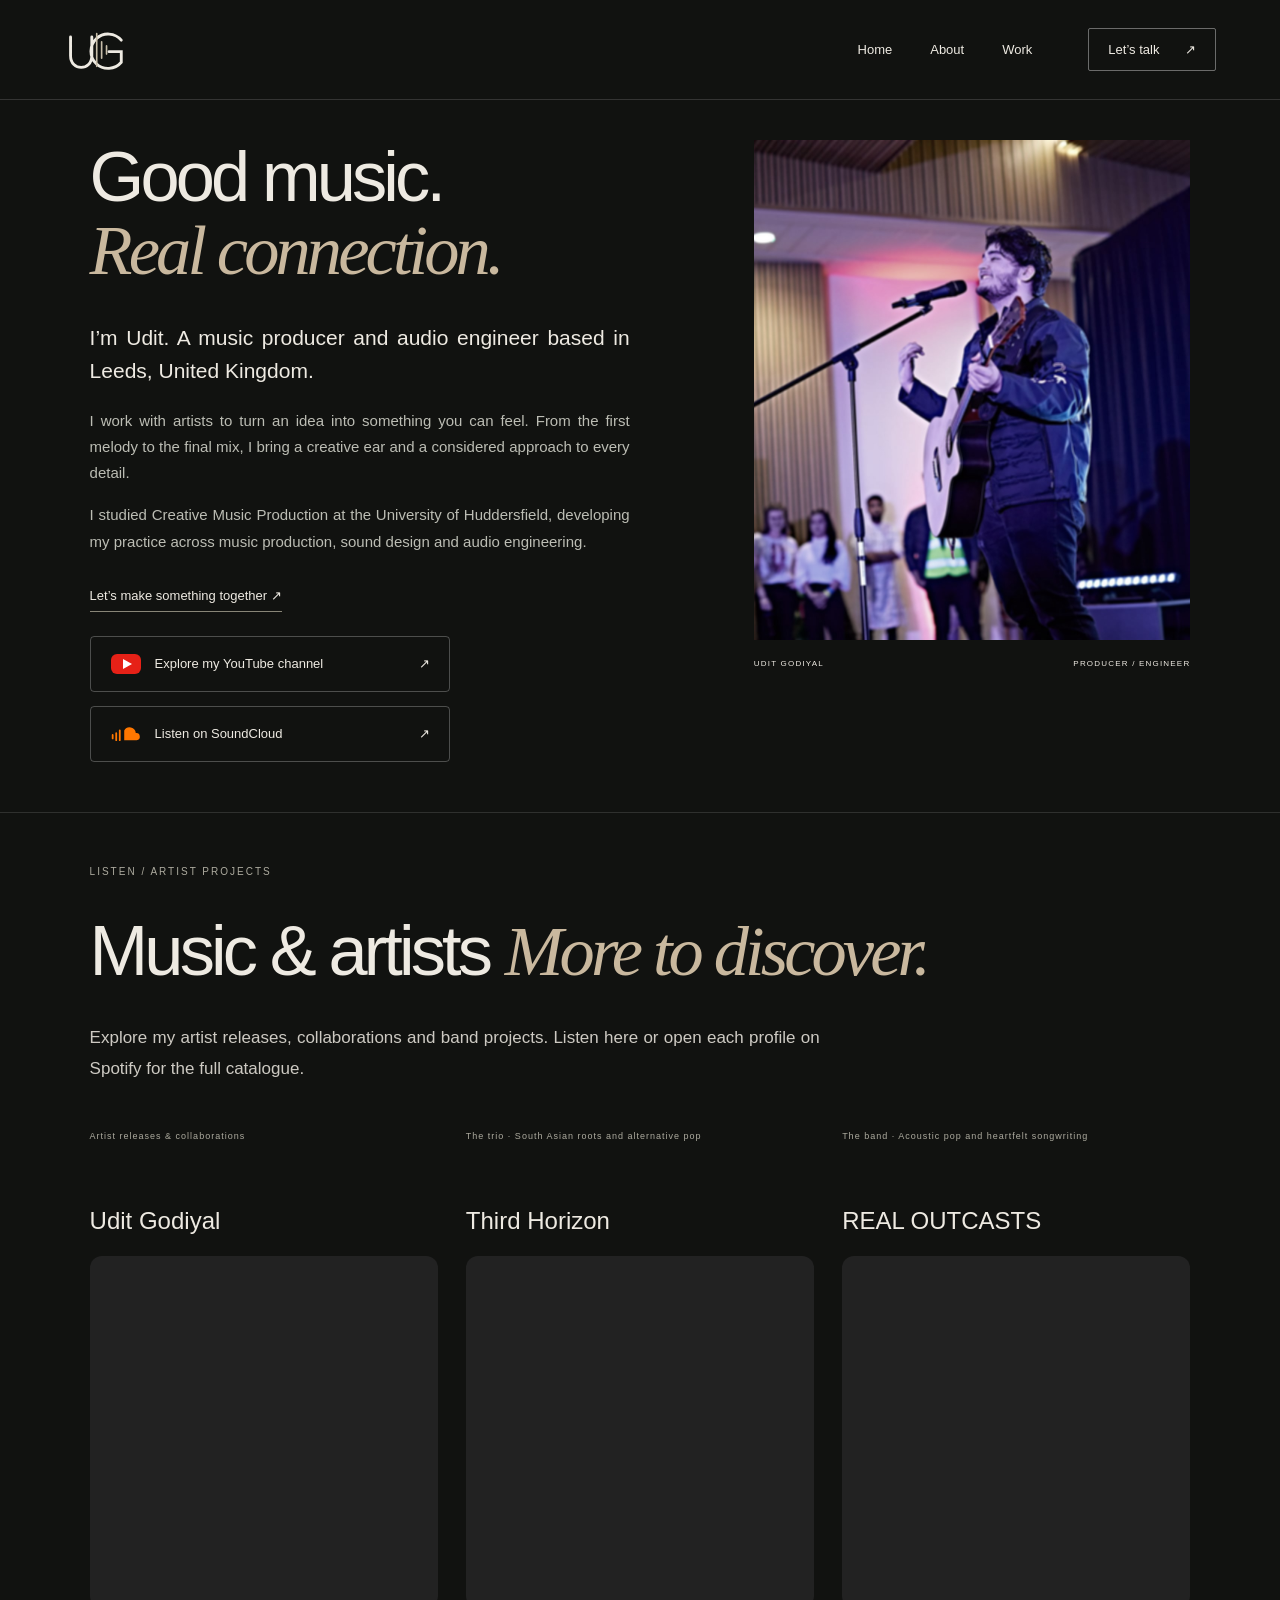
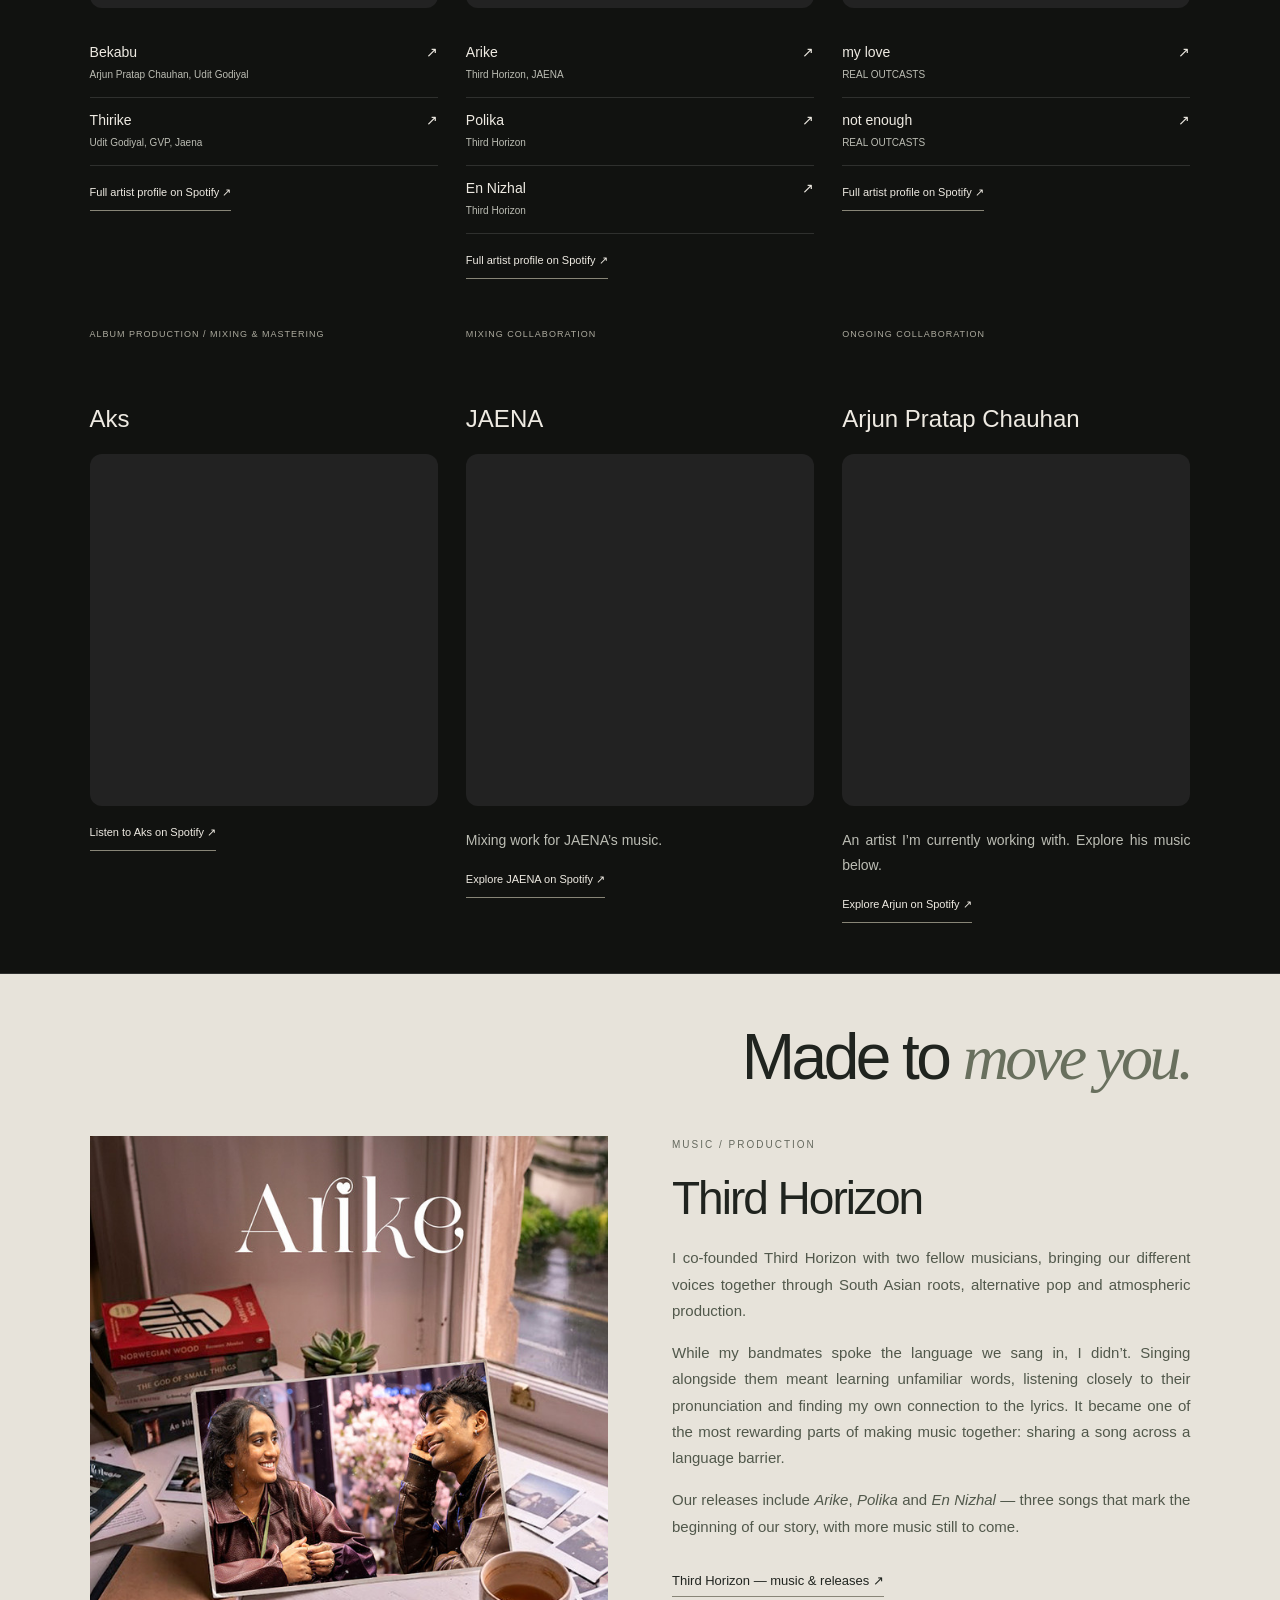
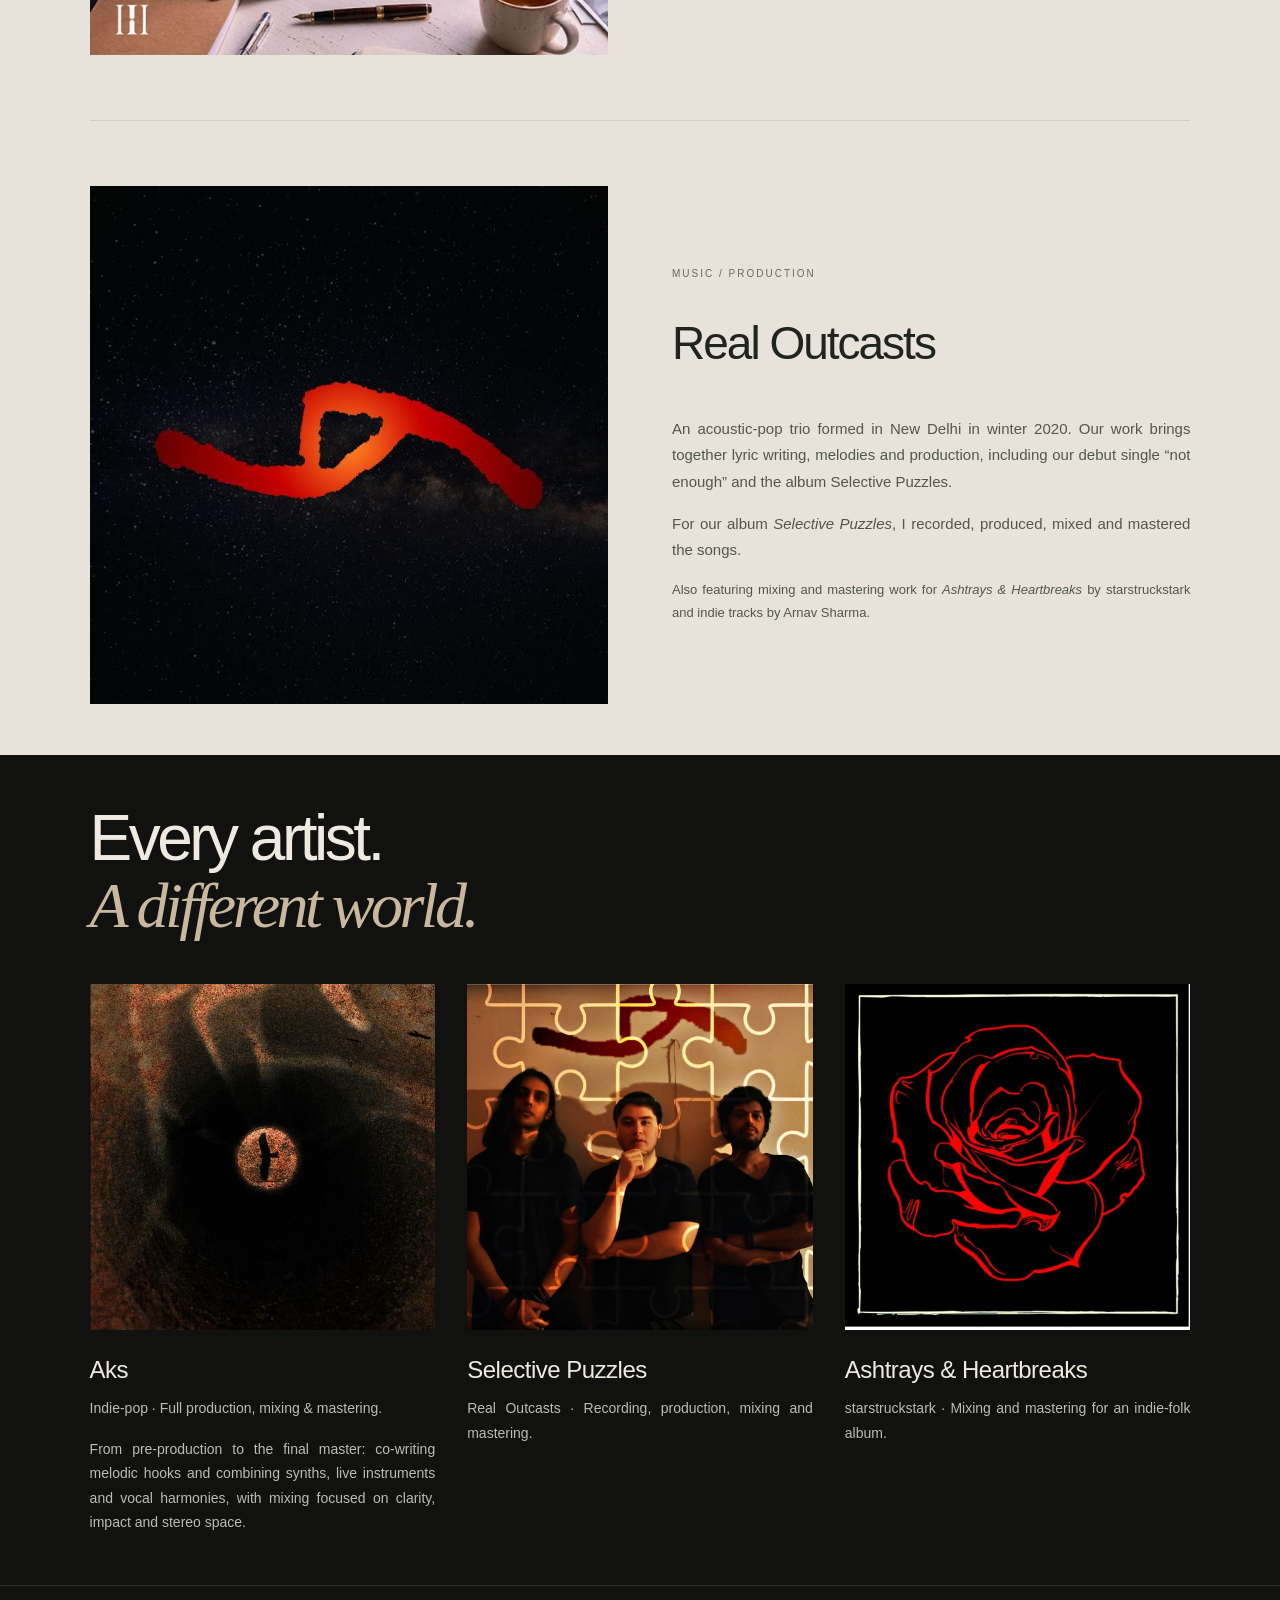
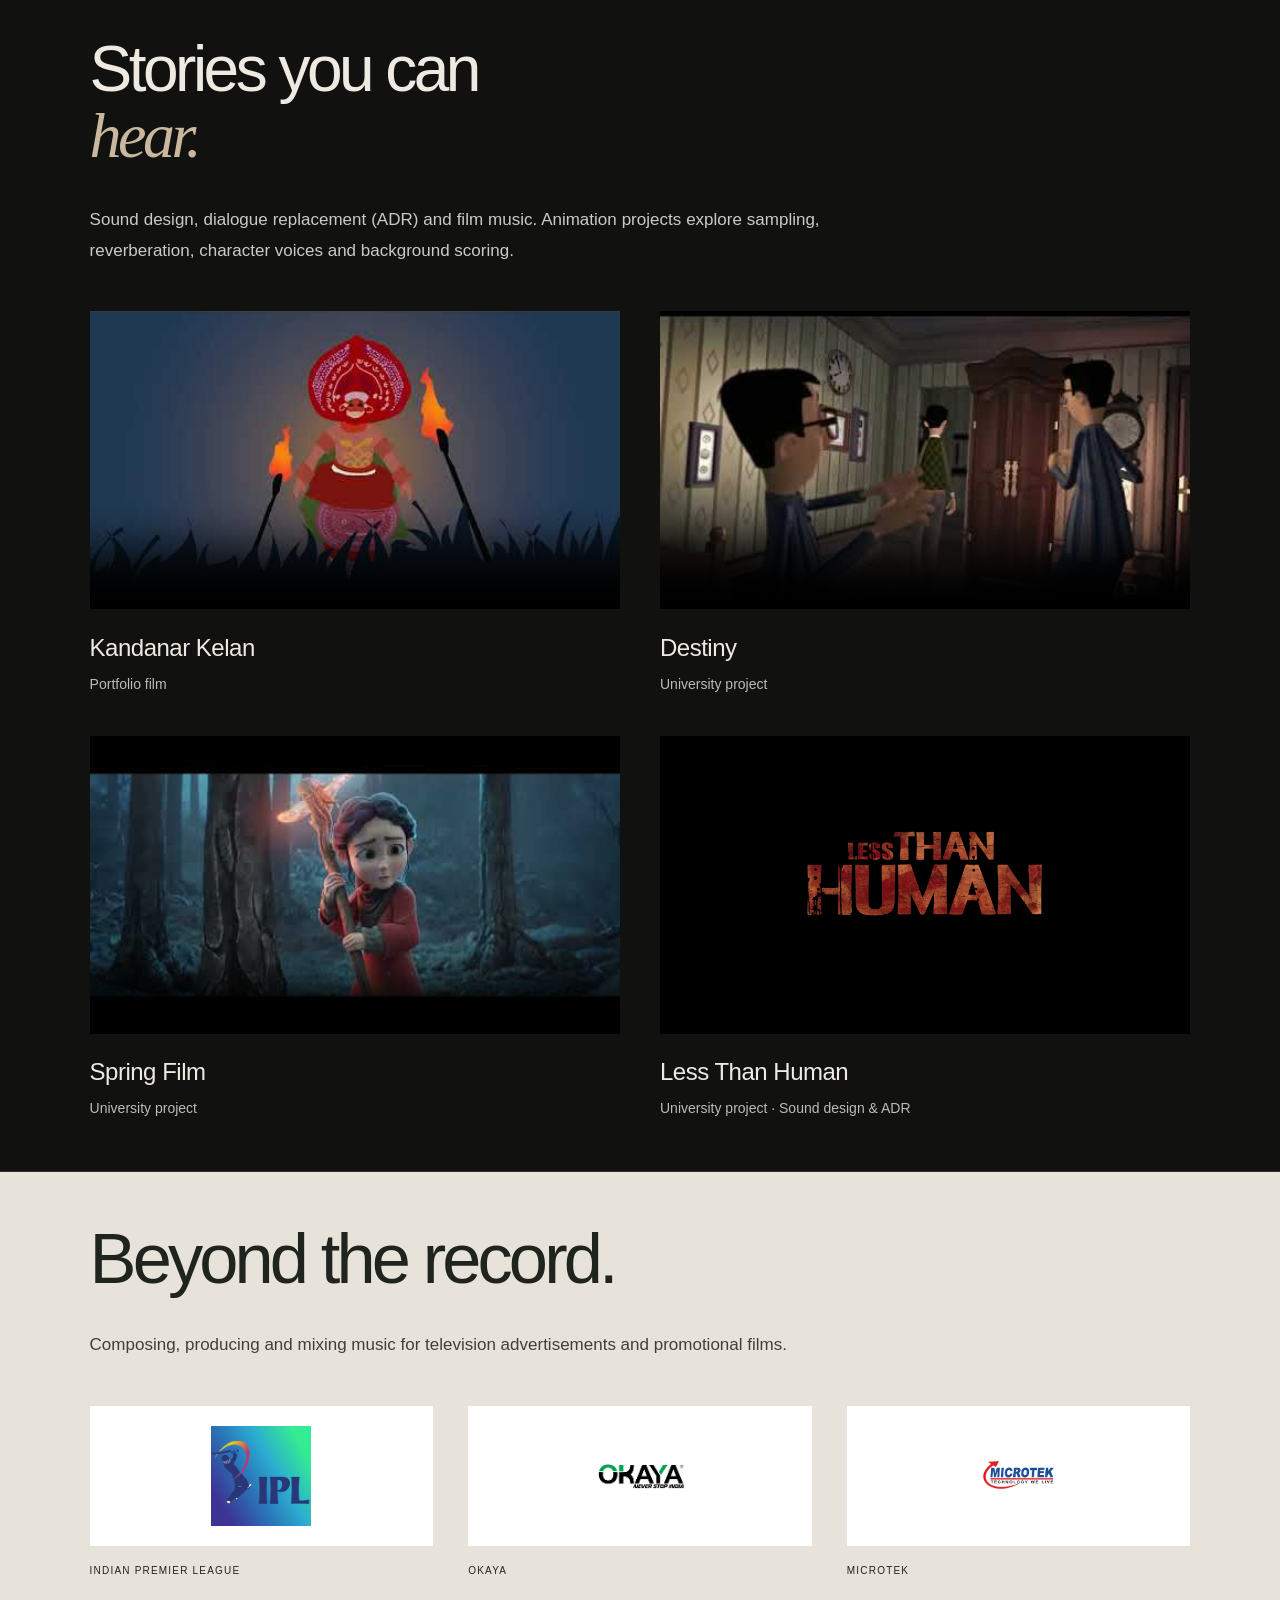
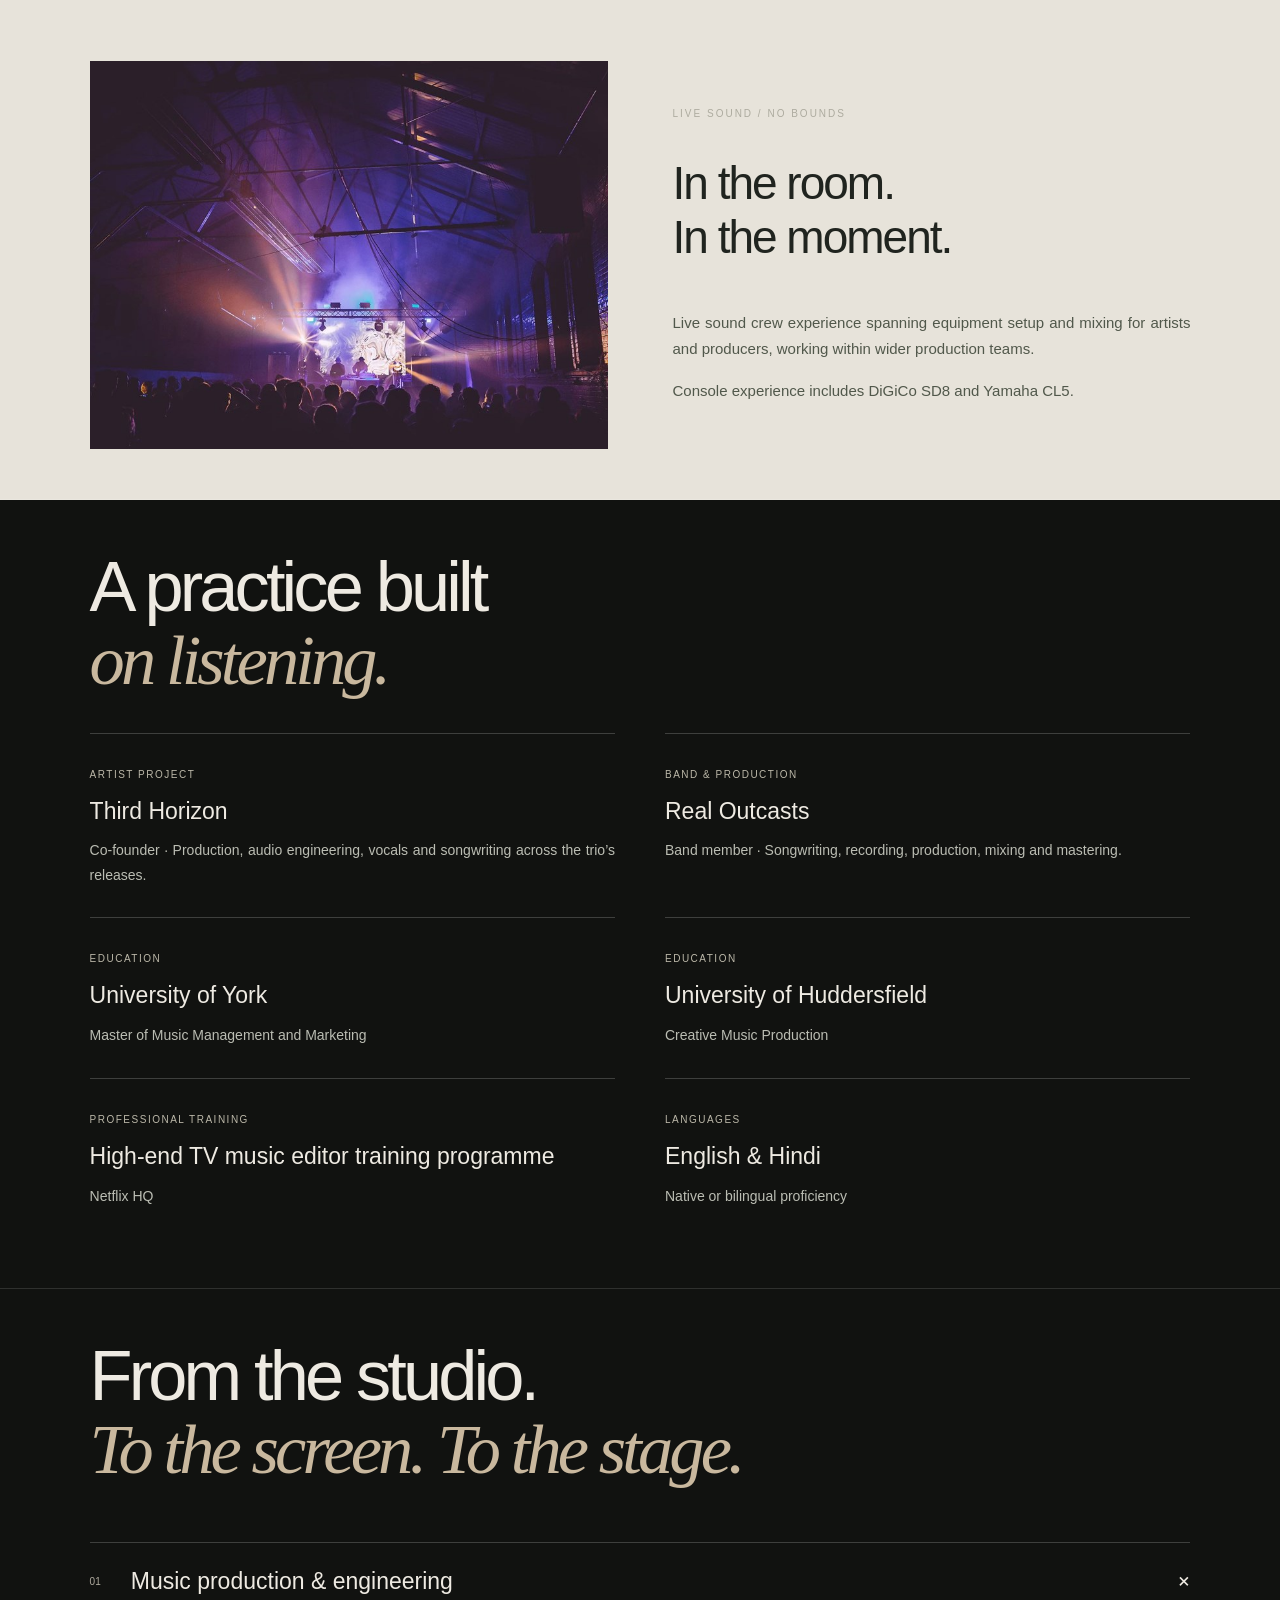
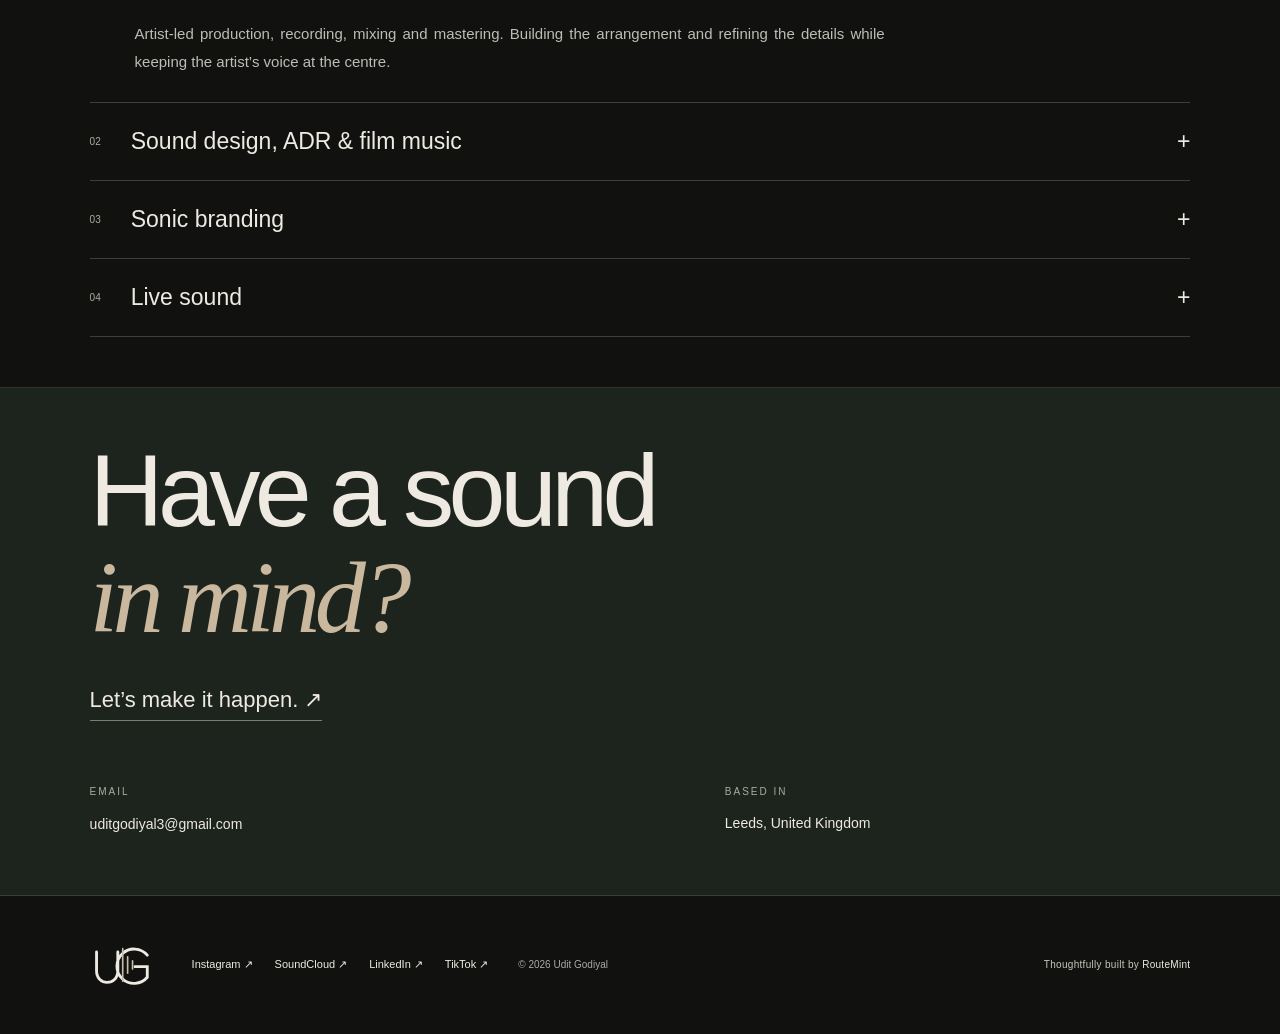
==== commit 3c3a4070: "Remove section labels from studio.html Removed section labels from various sections in studio.html." ====
--- a/studio.html
+++ b/studio.html
@@ -43,7 +43,6 @@
     </header>
     <main id="main" class="studio">
       <section id="about" class="about section">
-        <div class="section-label">01 / THE PERSON BEHIND THE SOUND</div>
         <div class="about-grid">
           <div>
             <h1>Good music.<br /><em>Real connection.</em></h1>
@@ -367,7 +366,6 @@
         </div>
       </section>
       <section id="work" class="section work">
-        <div class="section-label">02 / MUSIC & COLLABORATIONS</div>
         <div class="section-heading work-heading">
           <h2>Made to <em>move you.</em></h2>
         </div>
@@ -433,7 +431,6 @@
         </article>
       </section>
       <section class="section album-section">
-        <div class="section-label">03 / ALBUMS & ARTIST COLLABORATIONS</div>
         <h2>Every artist.<br /><em>A different world.</em></h2>
         <div class="album-grid">
           <article class="aks-project">
@@ -474,7 +471,6 @@
         </div>
       </section>
       <section class="section films">
-        <div class="section-label">04 / SOUND FOR PICTURE</div>
         <h2>Stories you can<br /><em>hear.</em></h2>
         <p class="work-intro">
           Sound design, dialogue replacement (ADR) and film music. Animation
@@ -542,7 +538,6 @@
         </div>
       </section>
       <section class="section branding">
-        <div class="section-label">05 / BRANDS & LIVE SOUND</div>
         <h2>Beyond the record.</h2>
         <p class="work-intro">
           Composing, producing and mixing music for television advertisements
@@ -592,7 +587,6 @@
         </article>
       </section>
       <section id="experience" class="section experience">
-        <div class="section-label">06 / EXPERIENCE & EDUCATION</div>
         <h2>A practice built<br /><em>on listening.</em></h2>
         <div class="experience-list">
           <article>
@@ -634,7 +628,6 @@
         </div>
       </section>
       <section class="section craft">
-        <div class="section-label">07 / THE CRAFT</div>
         <h2>From the studio.<br /><em>To the screen. To the stage.</em></h2>
         <div class="services">
           <details open>
@@ -681,7 +674,6 @@
         </div>
       </section>
       <section id="contact" class="section contact">
-        <div class="section-label">08 / START A CONVERSATION</div>
         <h2>Have a sound<br /><em>in mind?</em></h2>
         <a class="email" href="mailto:uditgodiyal3@gmail.com"
           >Let’s make it happen. ↗</a
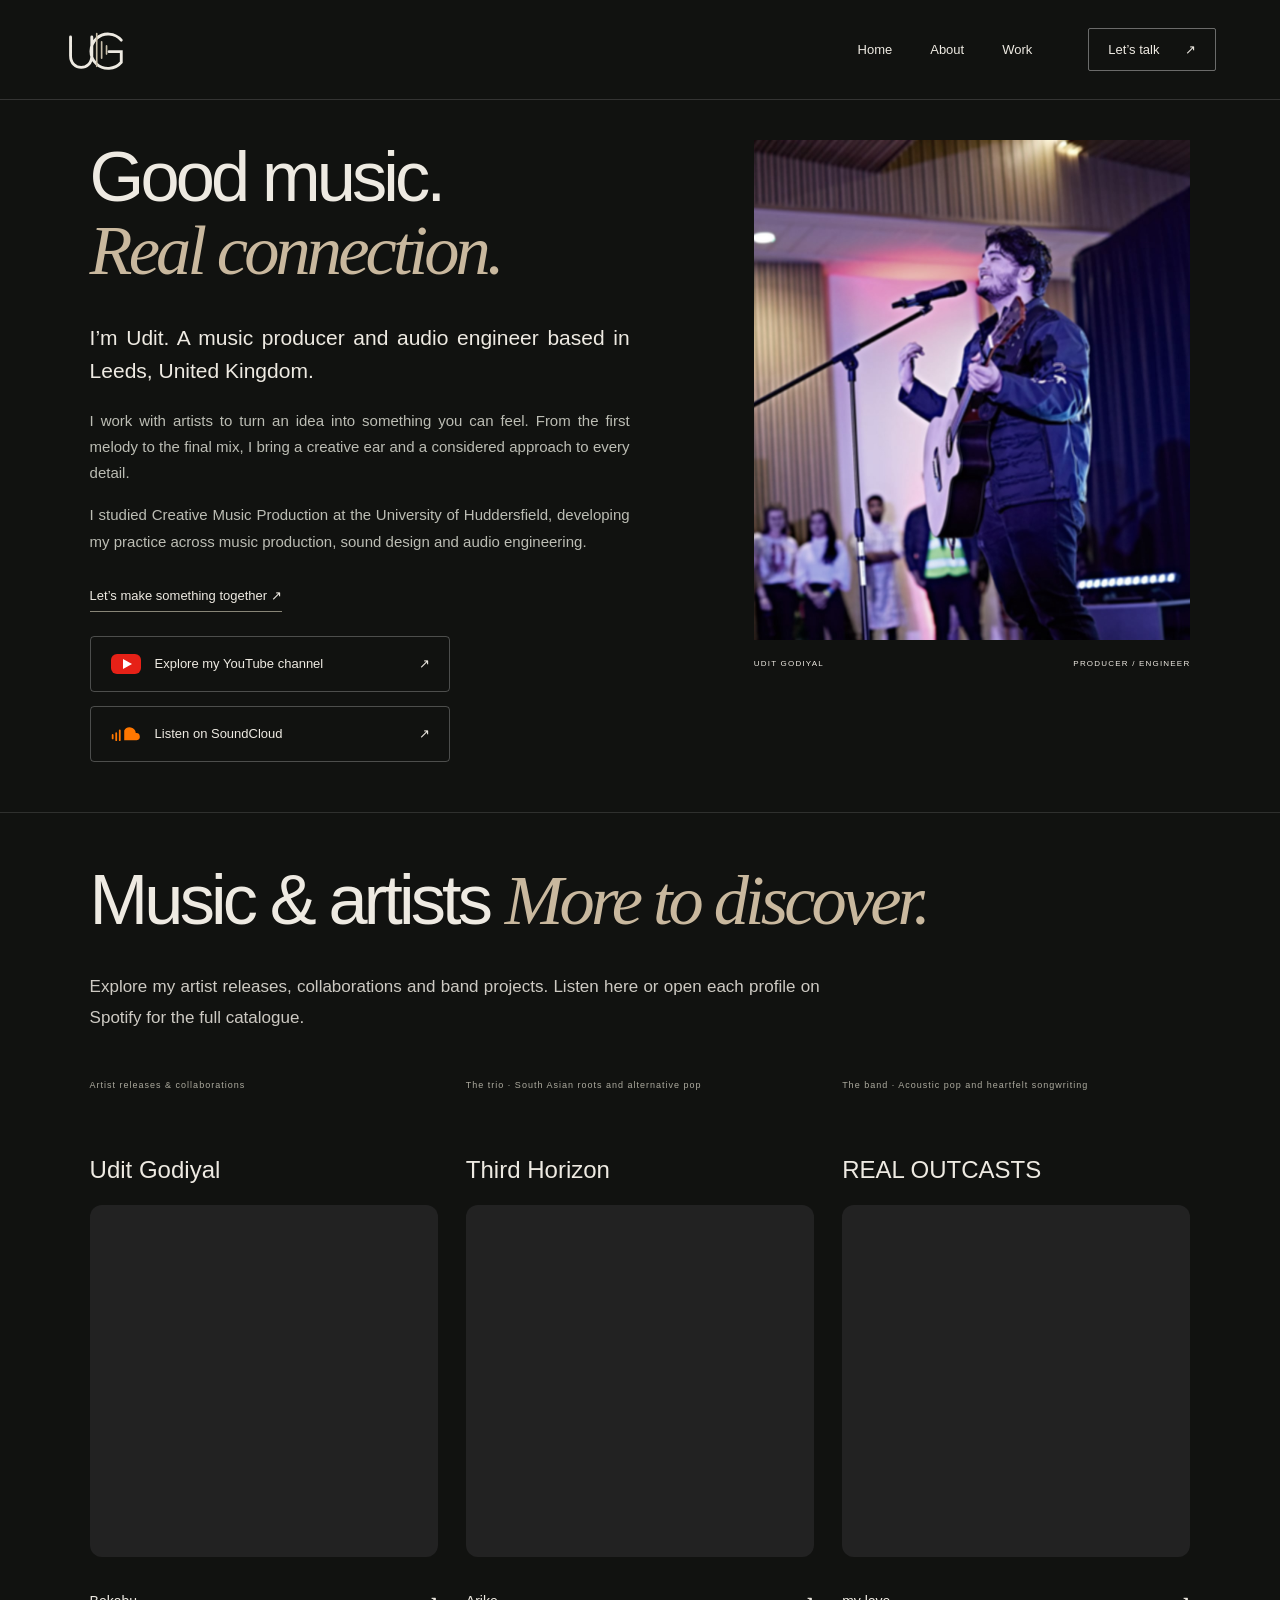
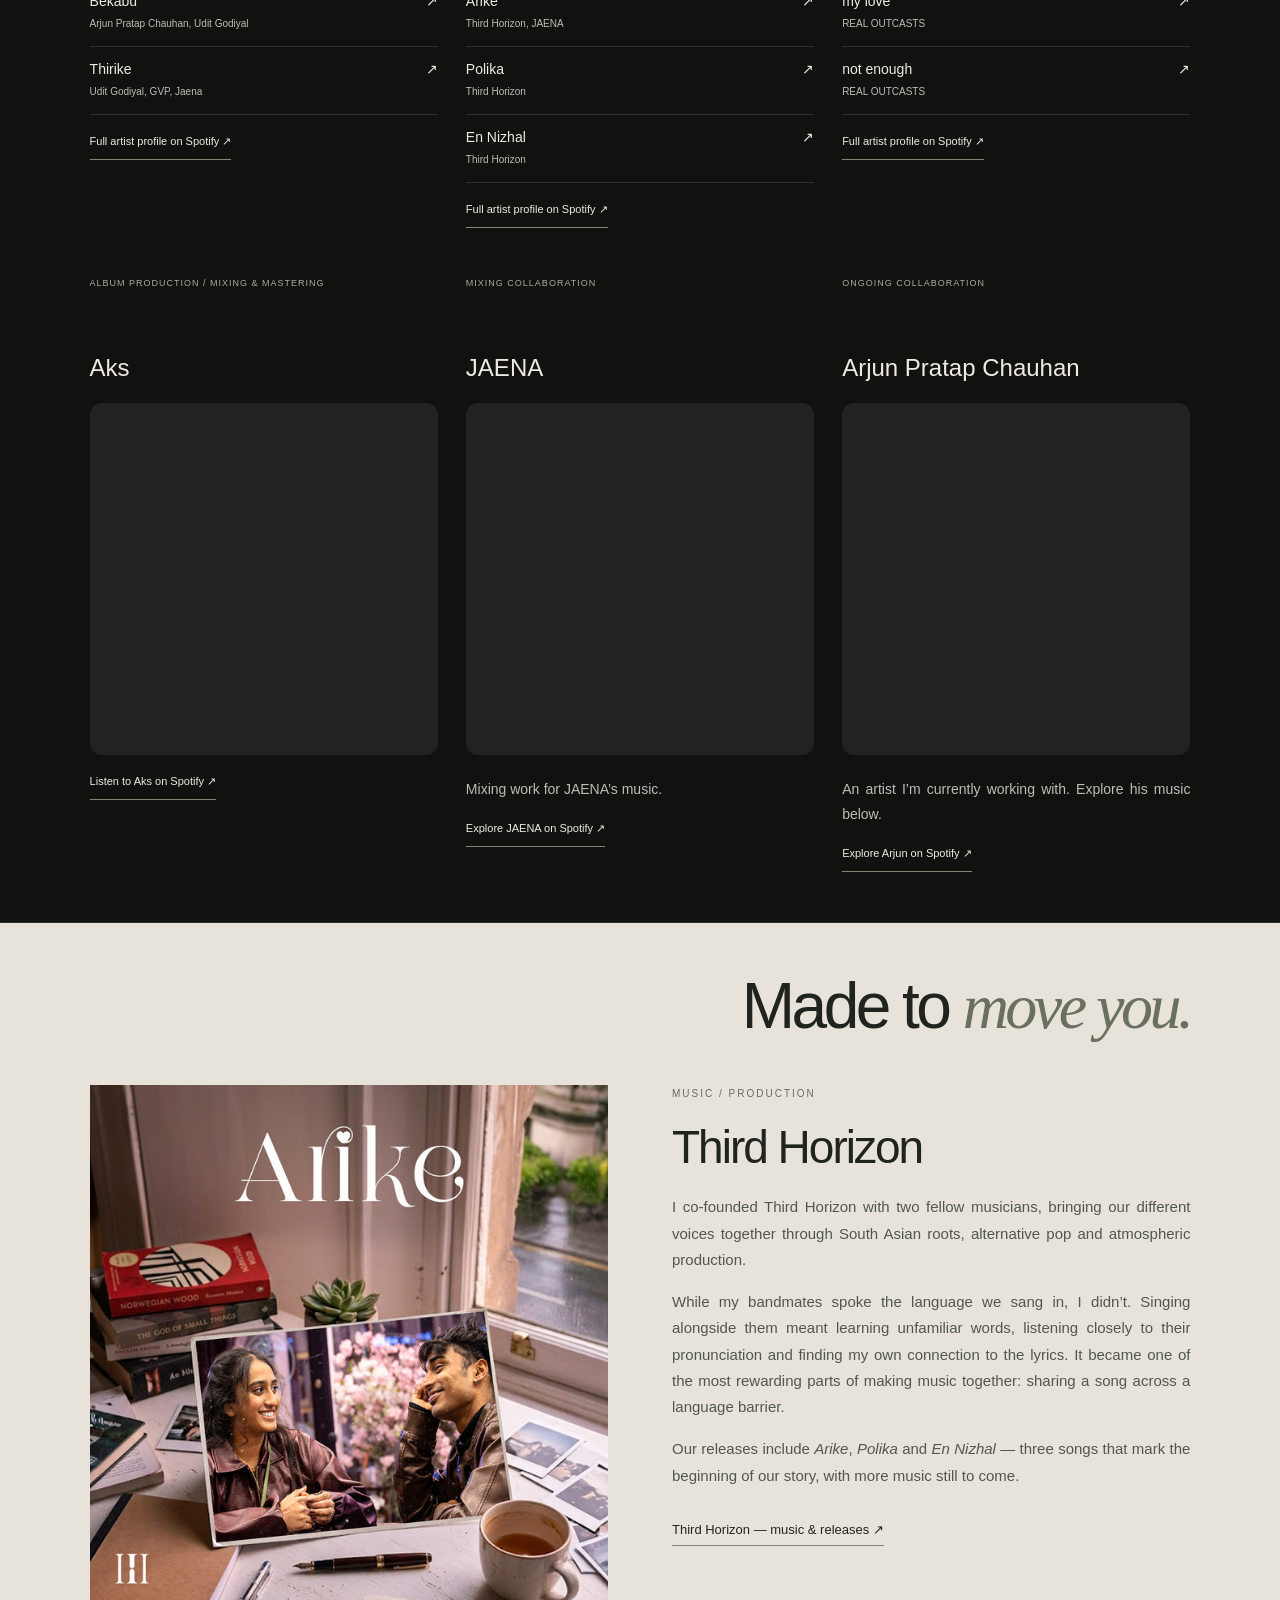
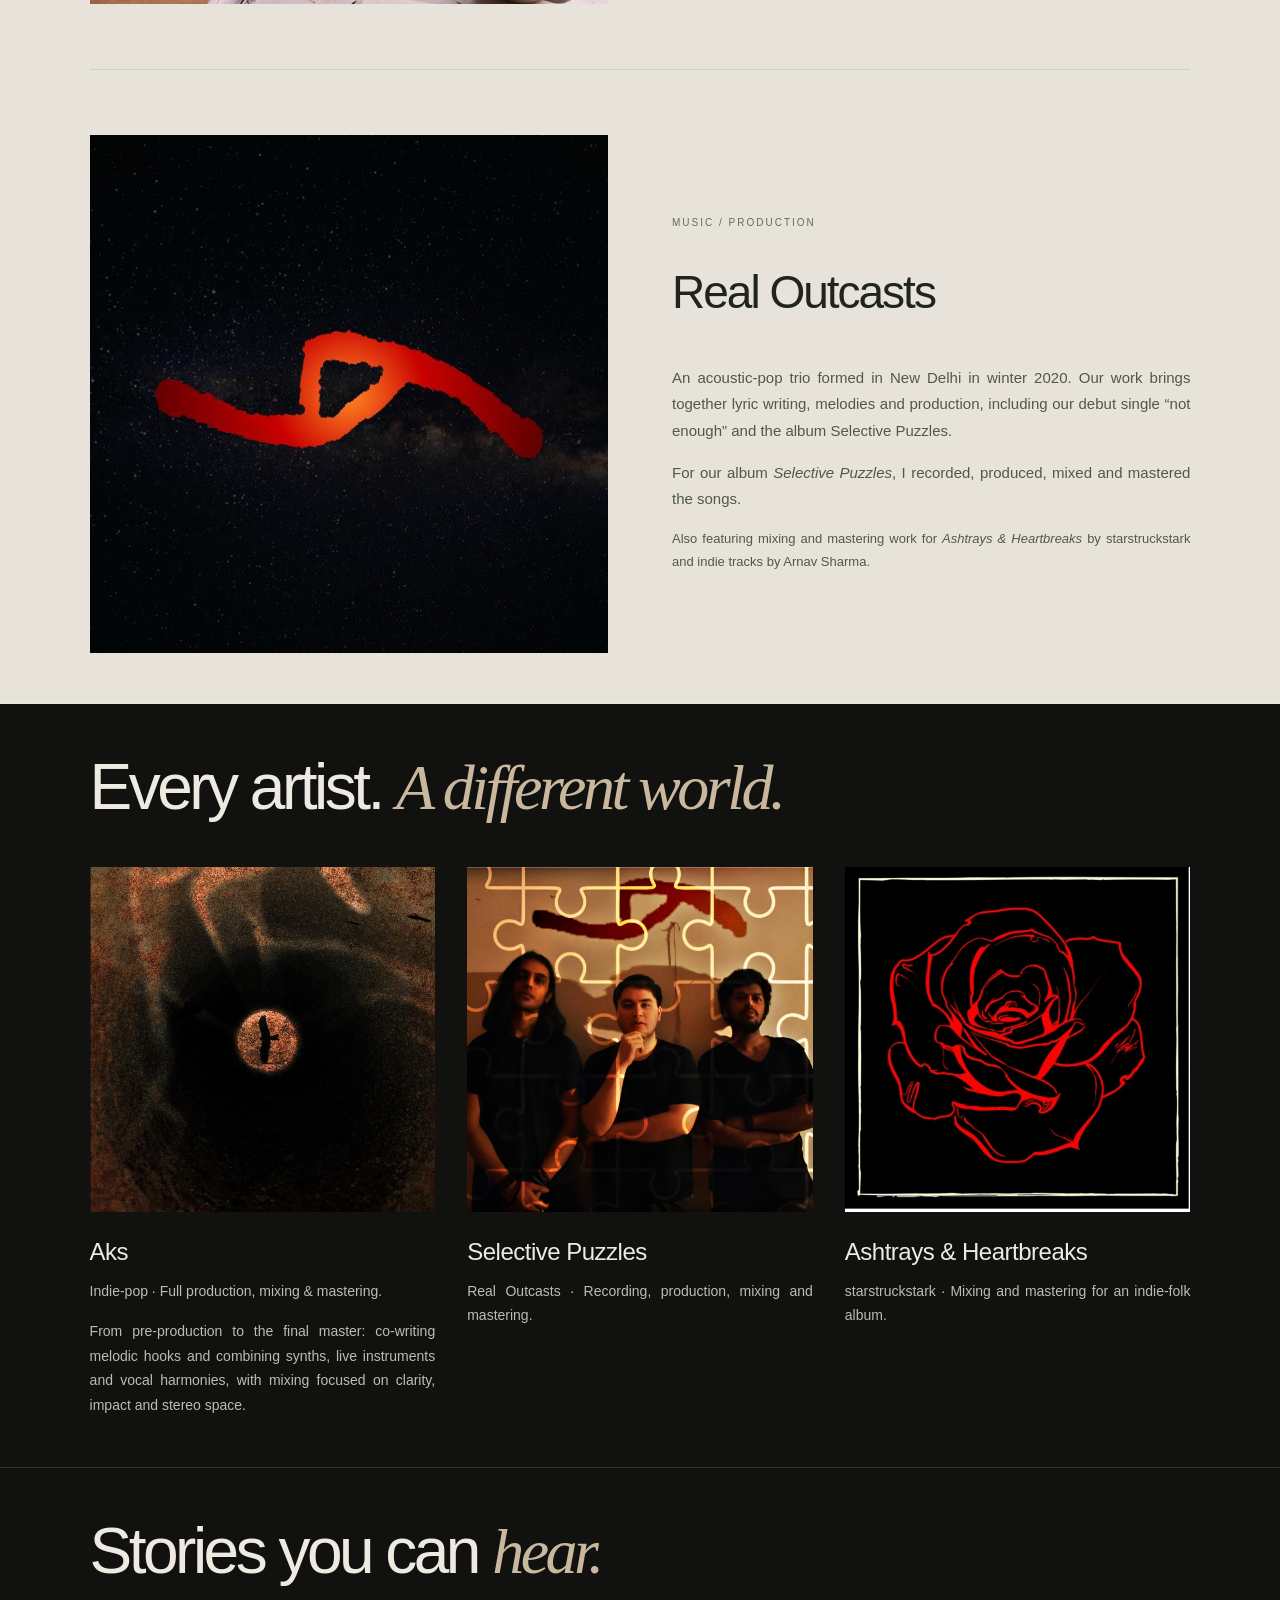
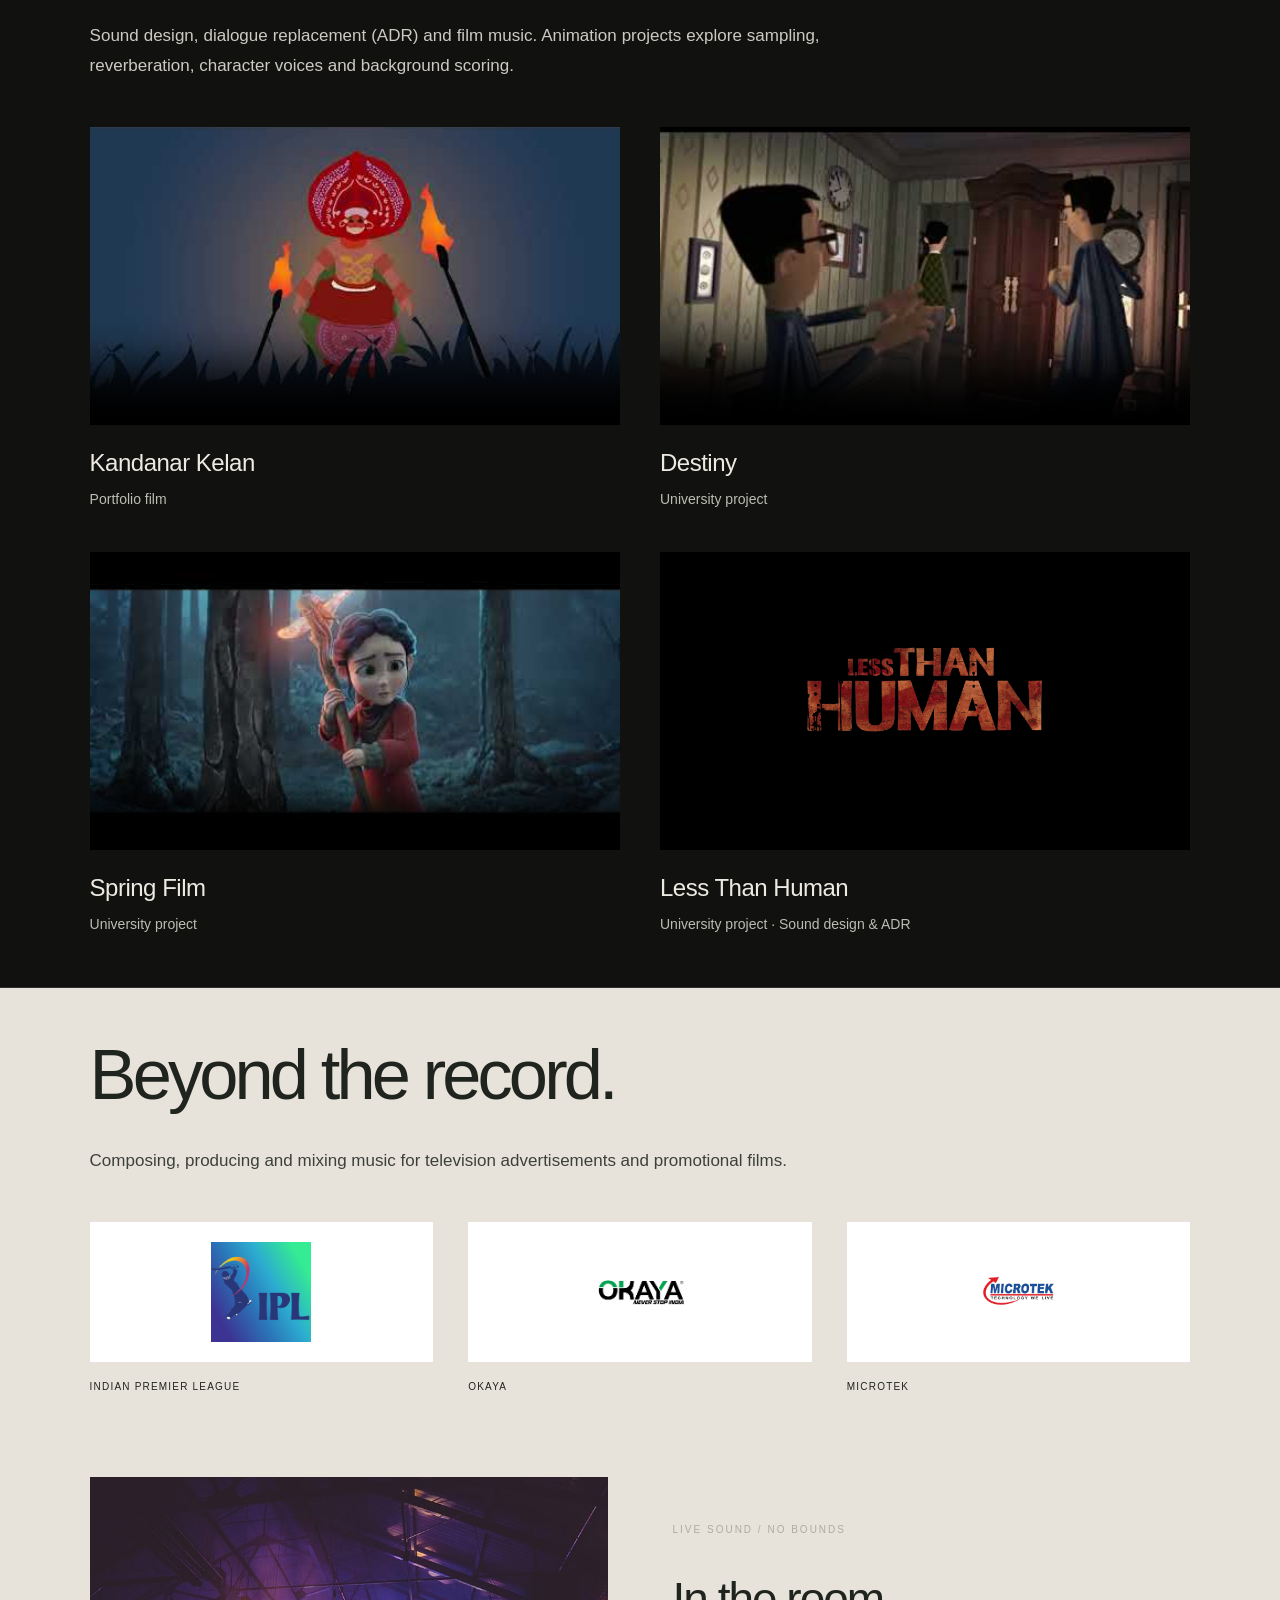
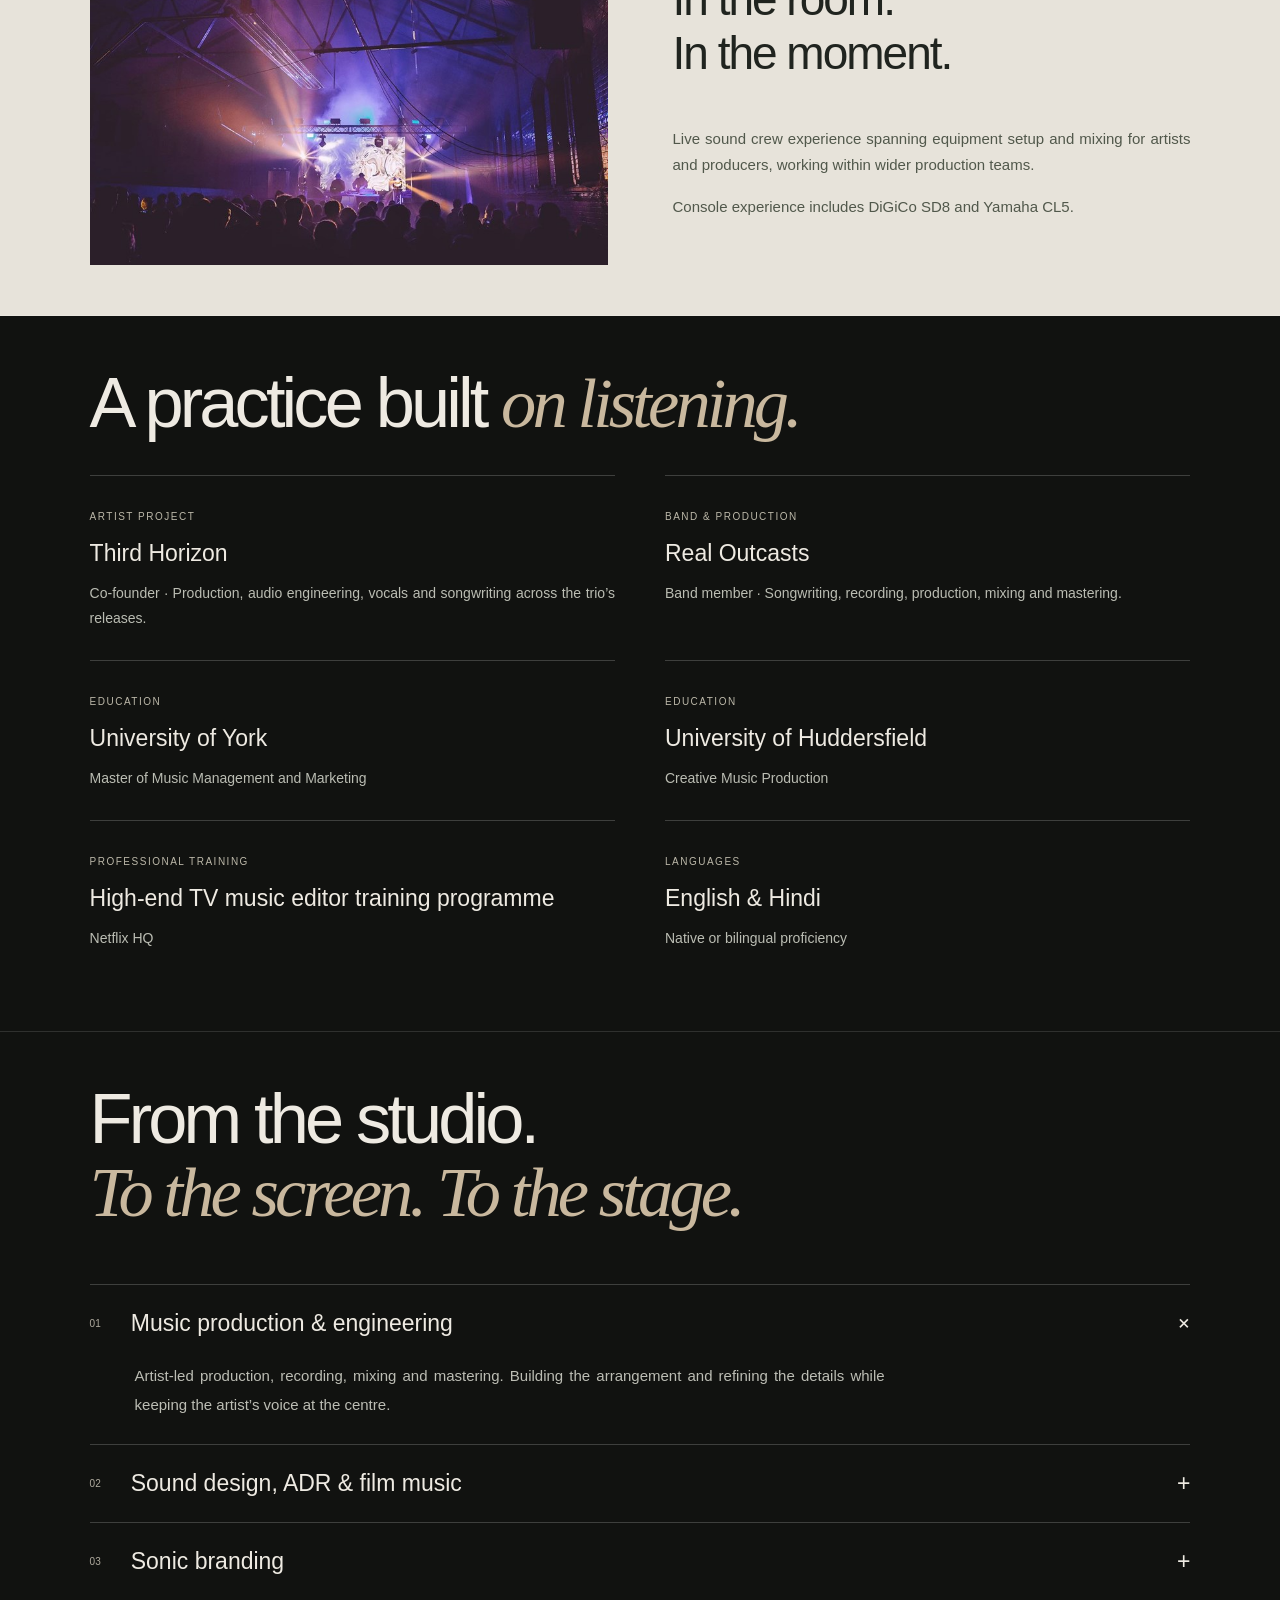
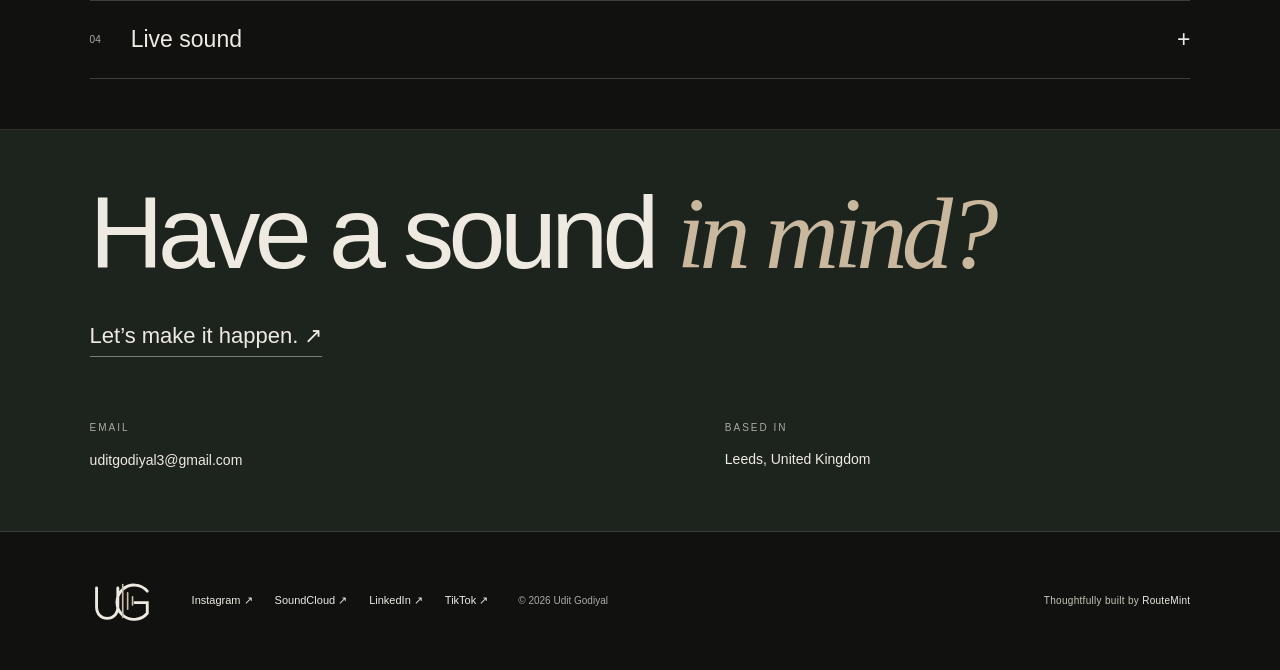
==== commit 2531069b: "Refactor headings to remove unnecessary line breaks Removed line breaks from headings for consistenc" ====
--- a/studio.html
+++ b/studio.html
@@ -130,7 +130,6 @@
         </div>
       </section>
       <section id="listen" class="section listen">
-        <div class="section-label">LISTEN / ARTIST PROJECTS</div>
         <h2>Music & artists  <em>More to discover.</em></h2>
         <p class="work-intro">
           Explore my artist releases, collaborations and band projects. Listen
@@ -431,7 +430,7 @@
         </article>
       </section>
       <section class="section album-section">
-        <h2>Every artist.<br /><em>A different world.</em></h2>
+        <h2>Every artist. <em>A different world.</em></h2>
         <div class="album-grid">
           <article class="aks-project">
             <img
@@ -471,7 +470,7 @@
         </div>
       </section>
       <section class="section films">
-        <h2>Stories you can<br /><em>hear.</em></h2>
+        <h2>Stories you can <em>hear.</em></h2>
         <p class="work-intro">
           Sound design, dialogue replacement (ADR) and film music. Animation
           projects explore sampling, reverberation, character voices and
@@ -587,7 +586,7 @@
         </article>
       </section>
       <section id="experience" class="section experience">
-        <h2>A practice built<br /><em>on listening.</em></h2>
+        <h2>A practice built <em>on listening.</em></h2>
         <div class="experience-list">
           <article>
             <span>ARTIST PROJECT</span>
@@ -674,7 +673,7 @@
         </div>
       </section>
       <section id="contact" class="section contact">
-        <h2>Have a sound<br /><em>in mind?</em></h2>
+        <h2>Have a sound <em>in mind?</em></h2>
         <a class="email" href="mailto:uditgodiyal3@gmail.com"
           >Let’s make it happen. ↗</a
         >
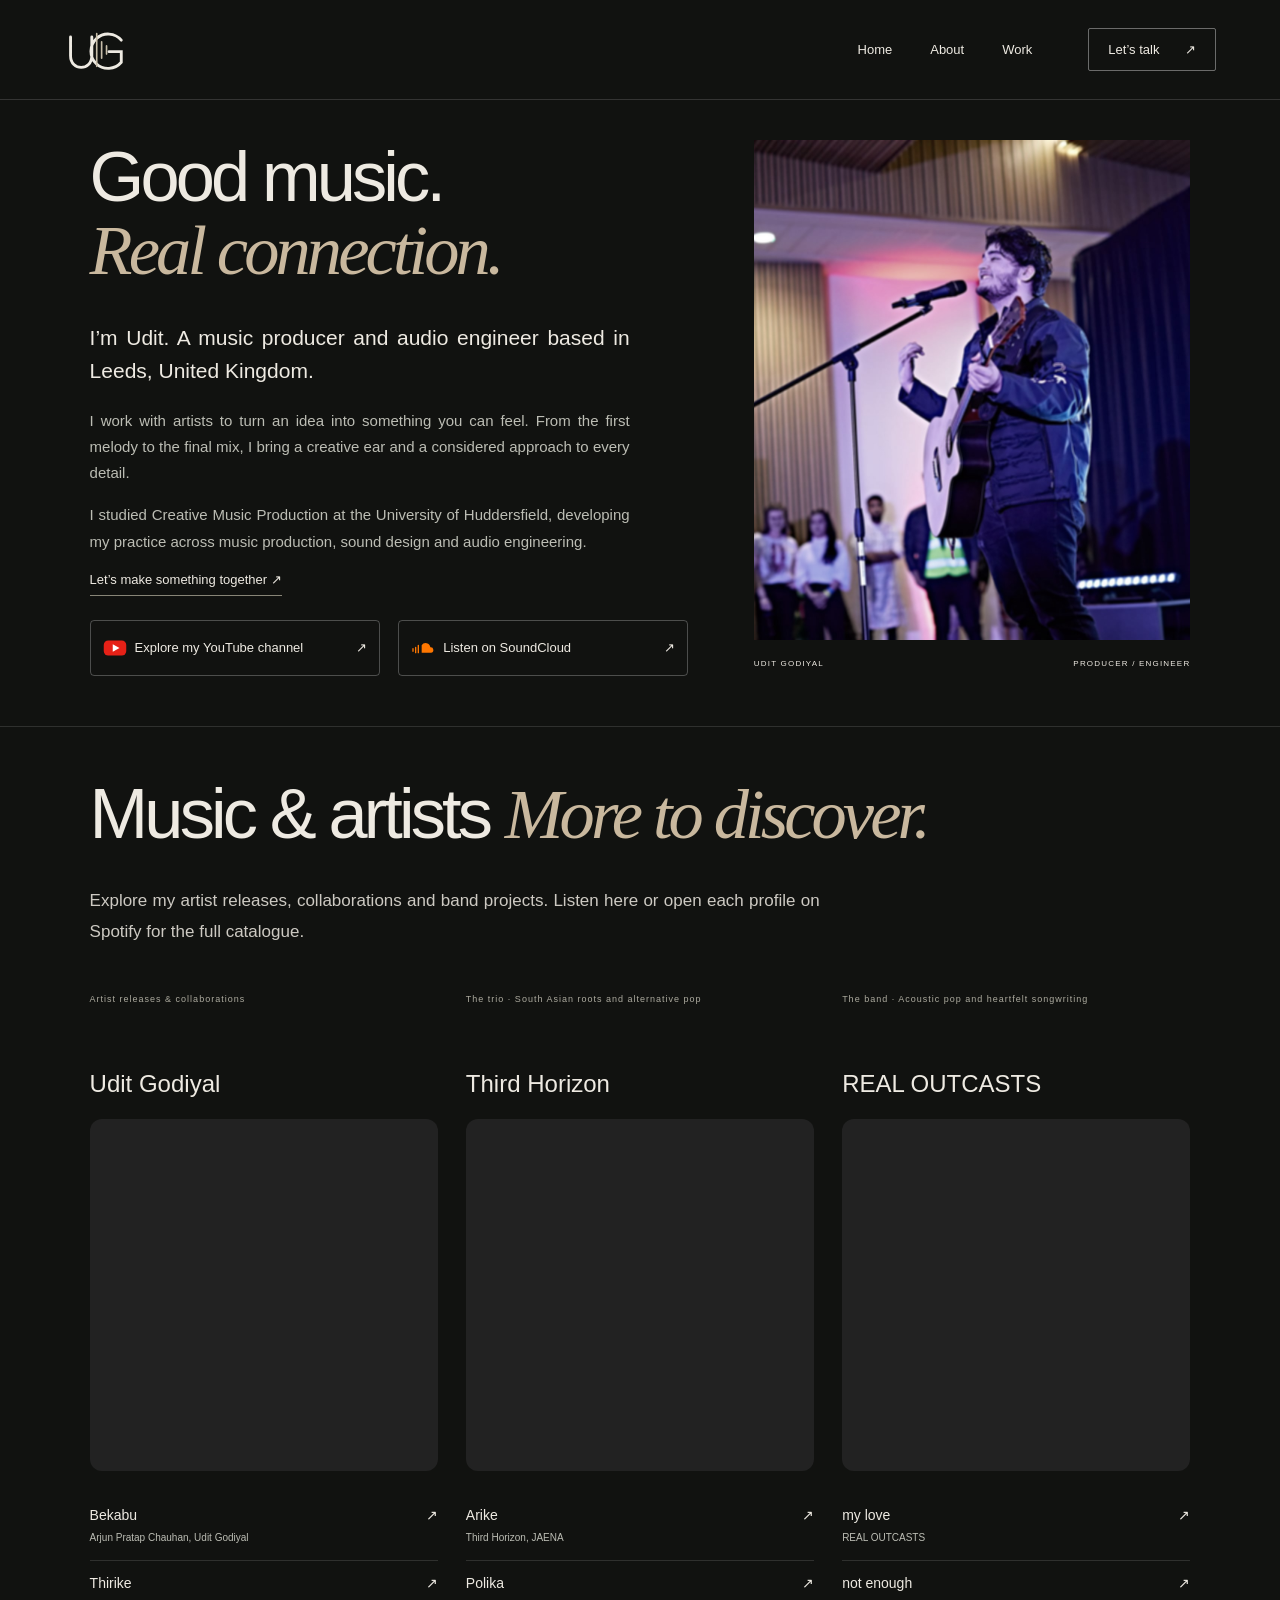
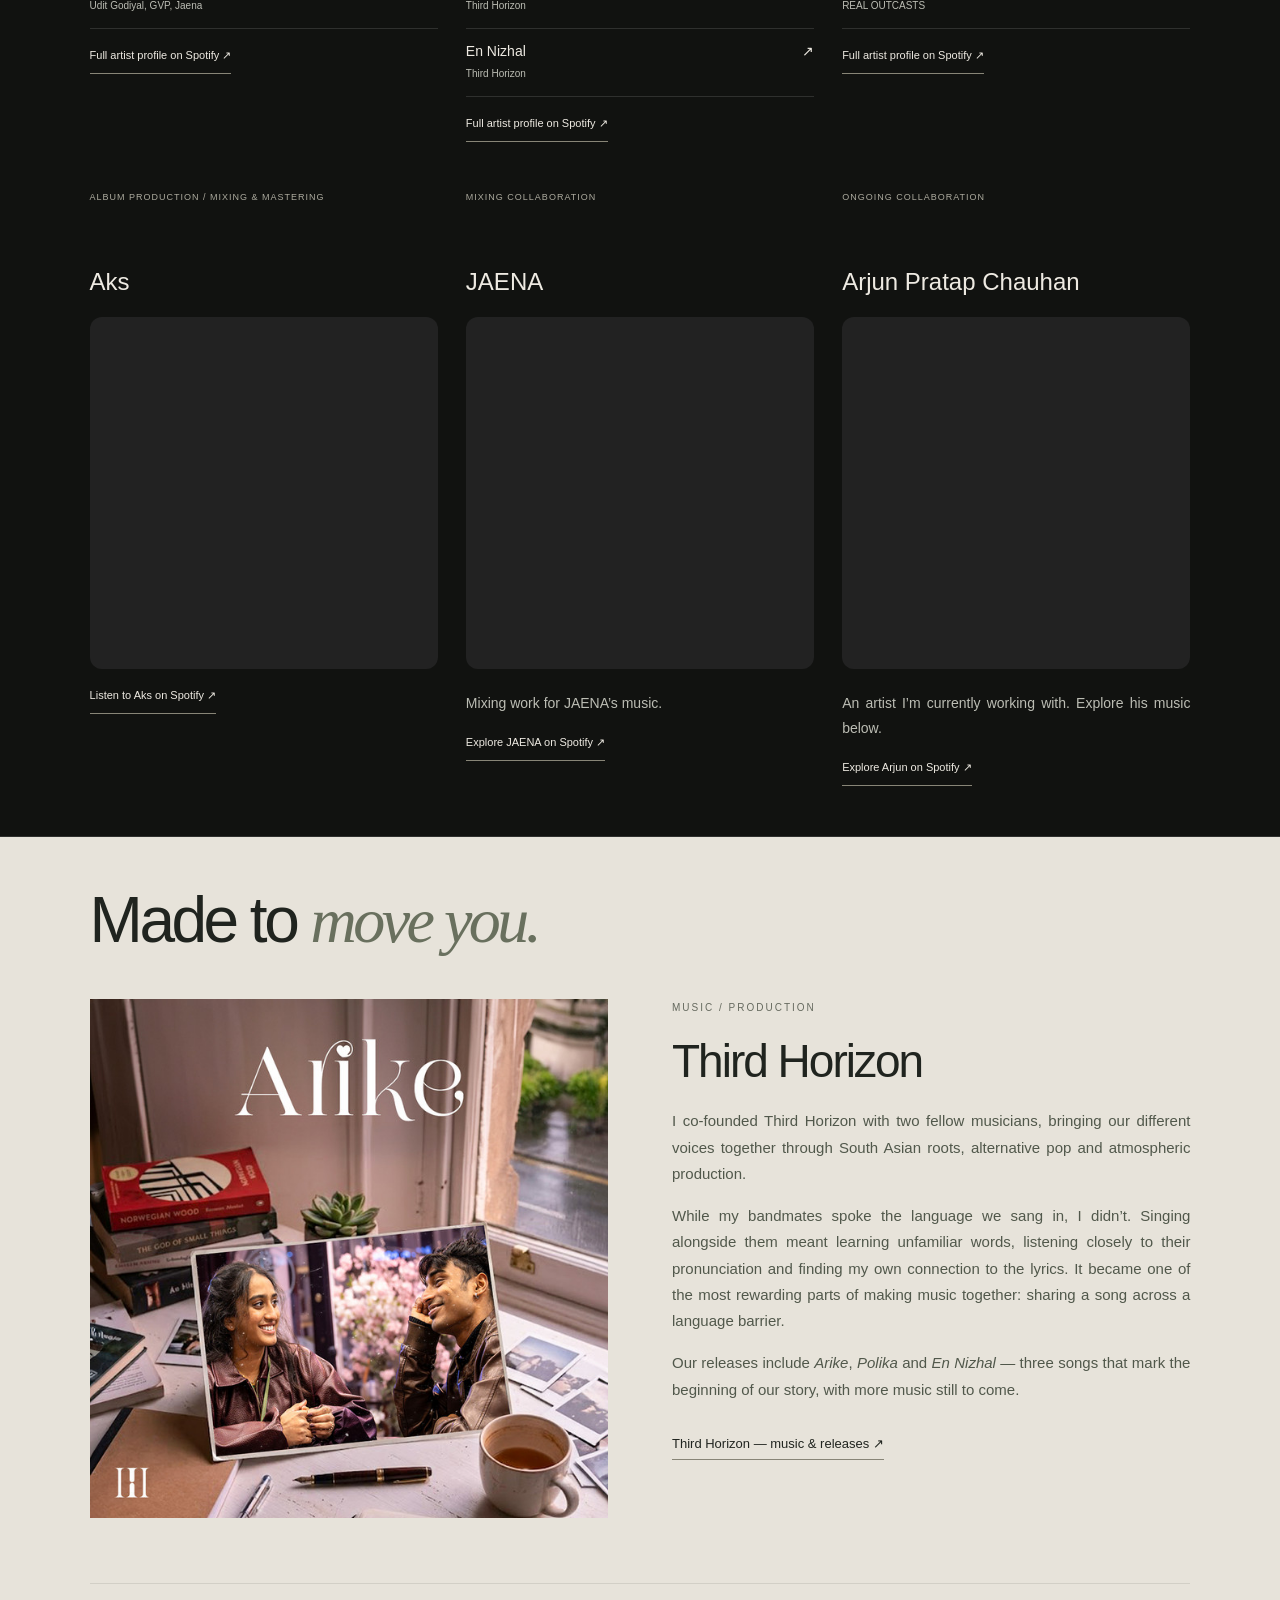
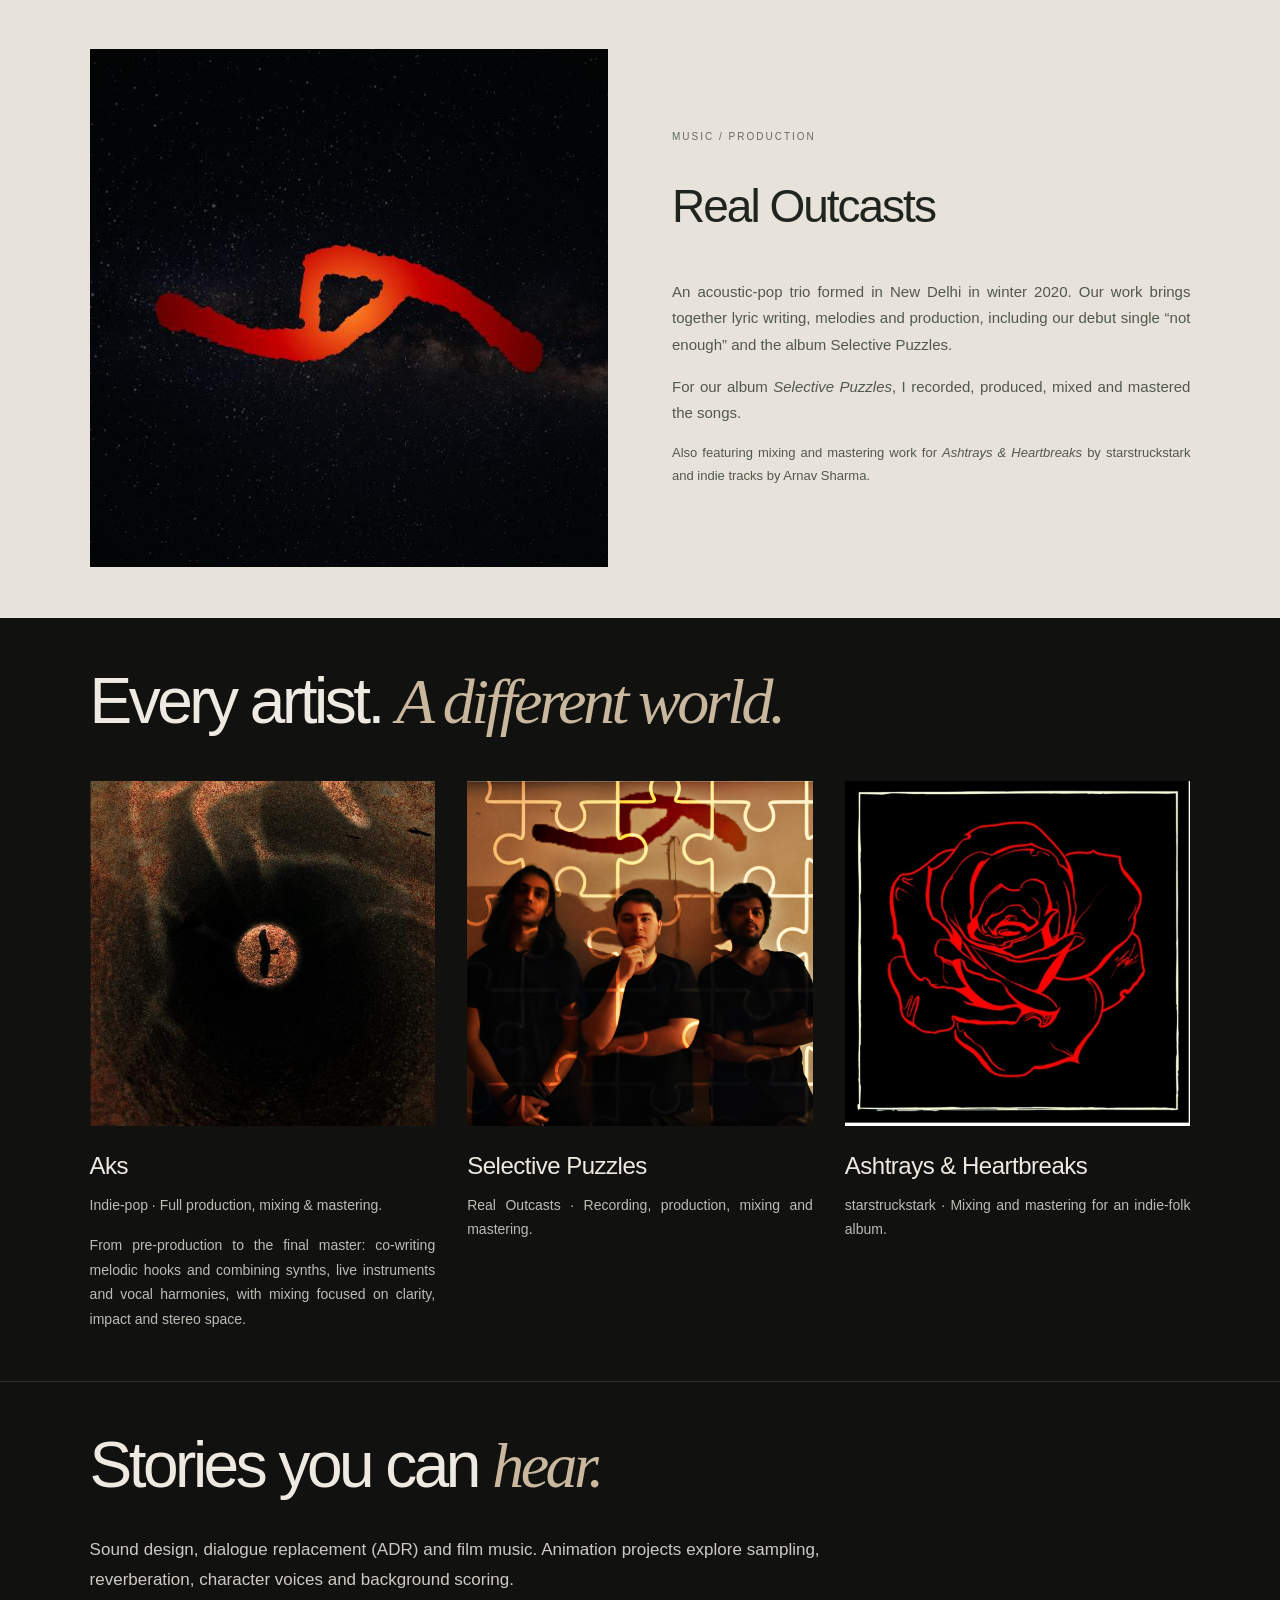
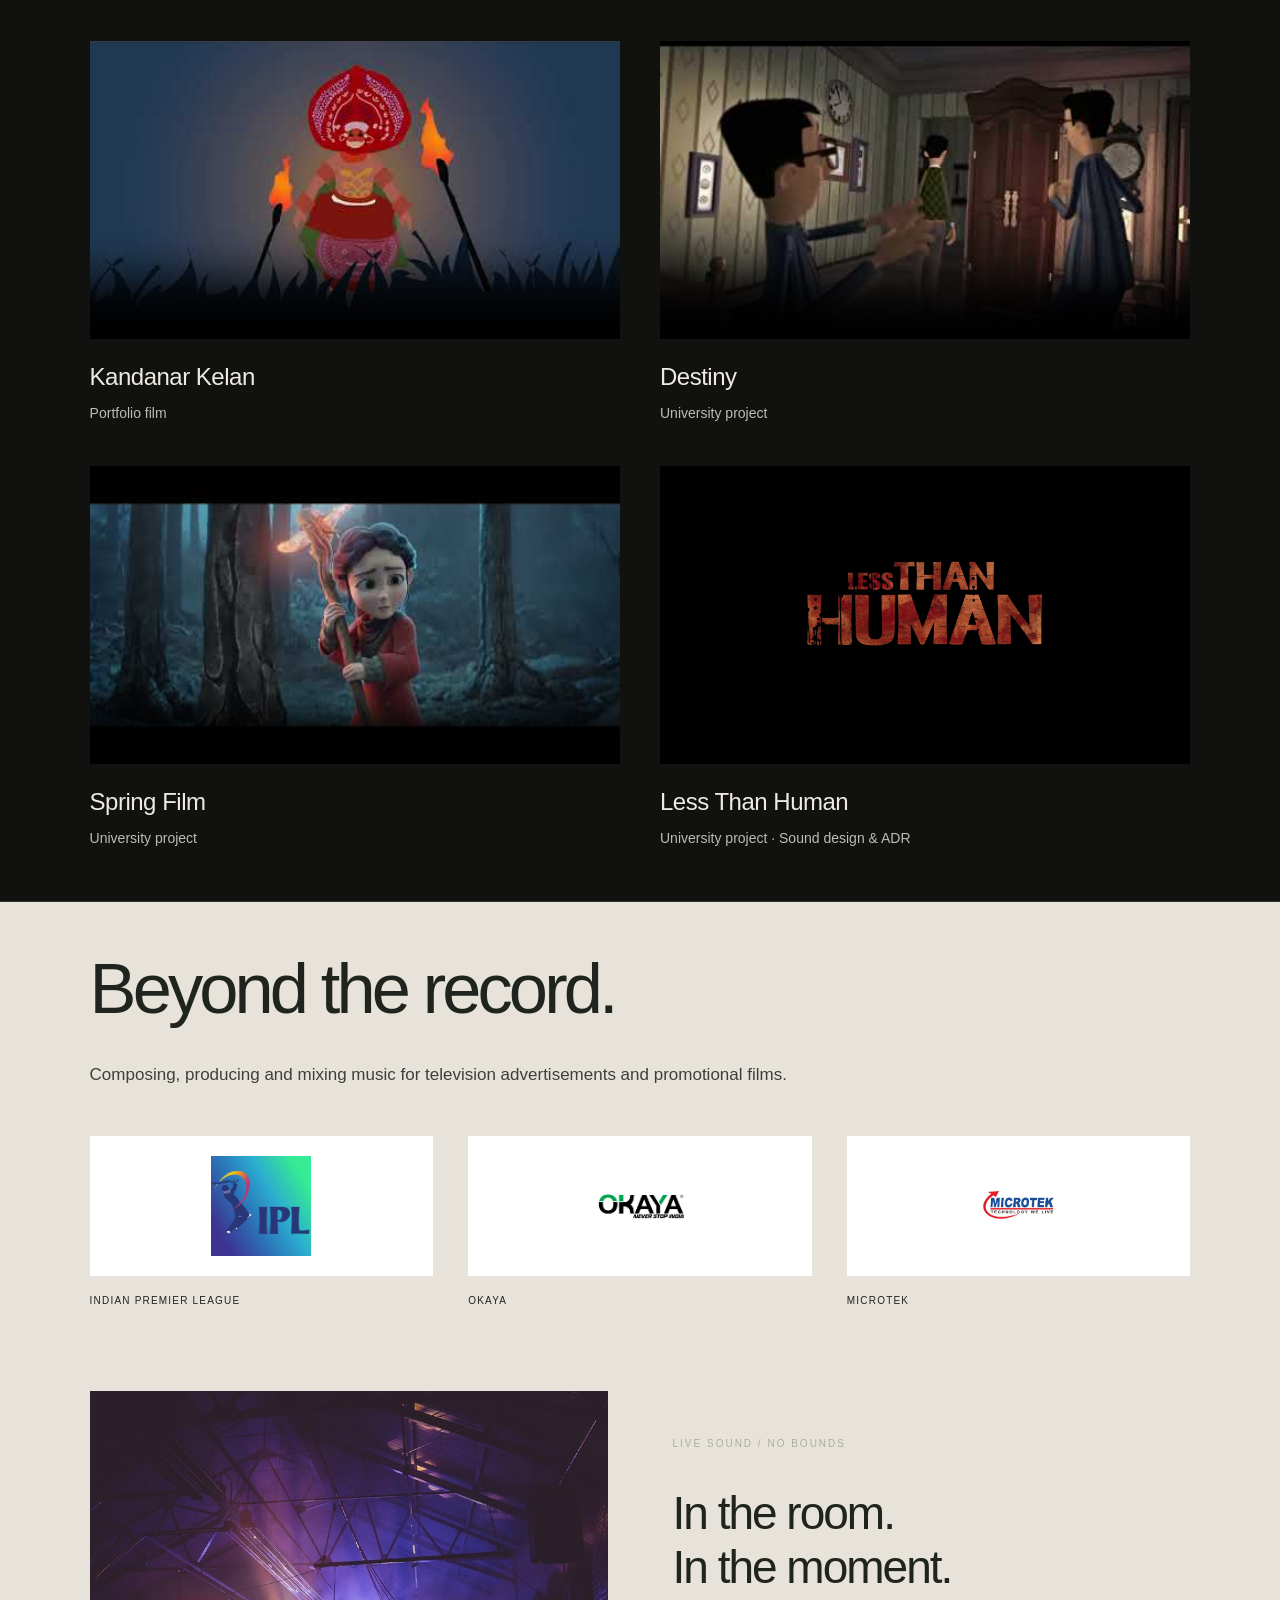
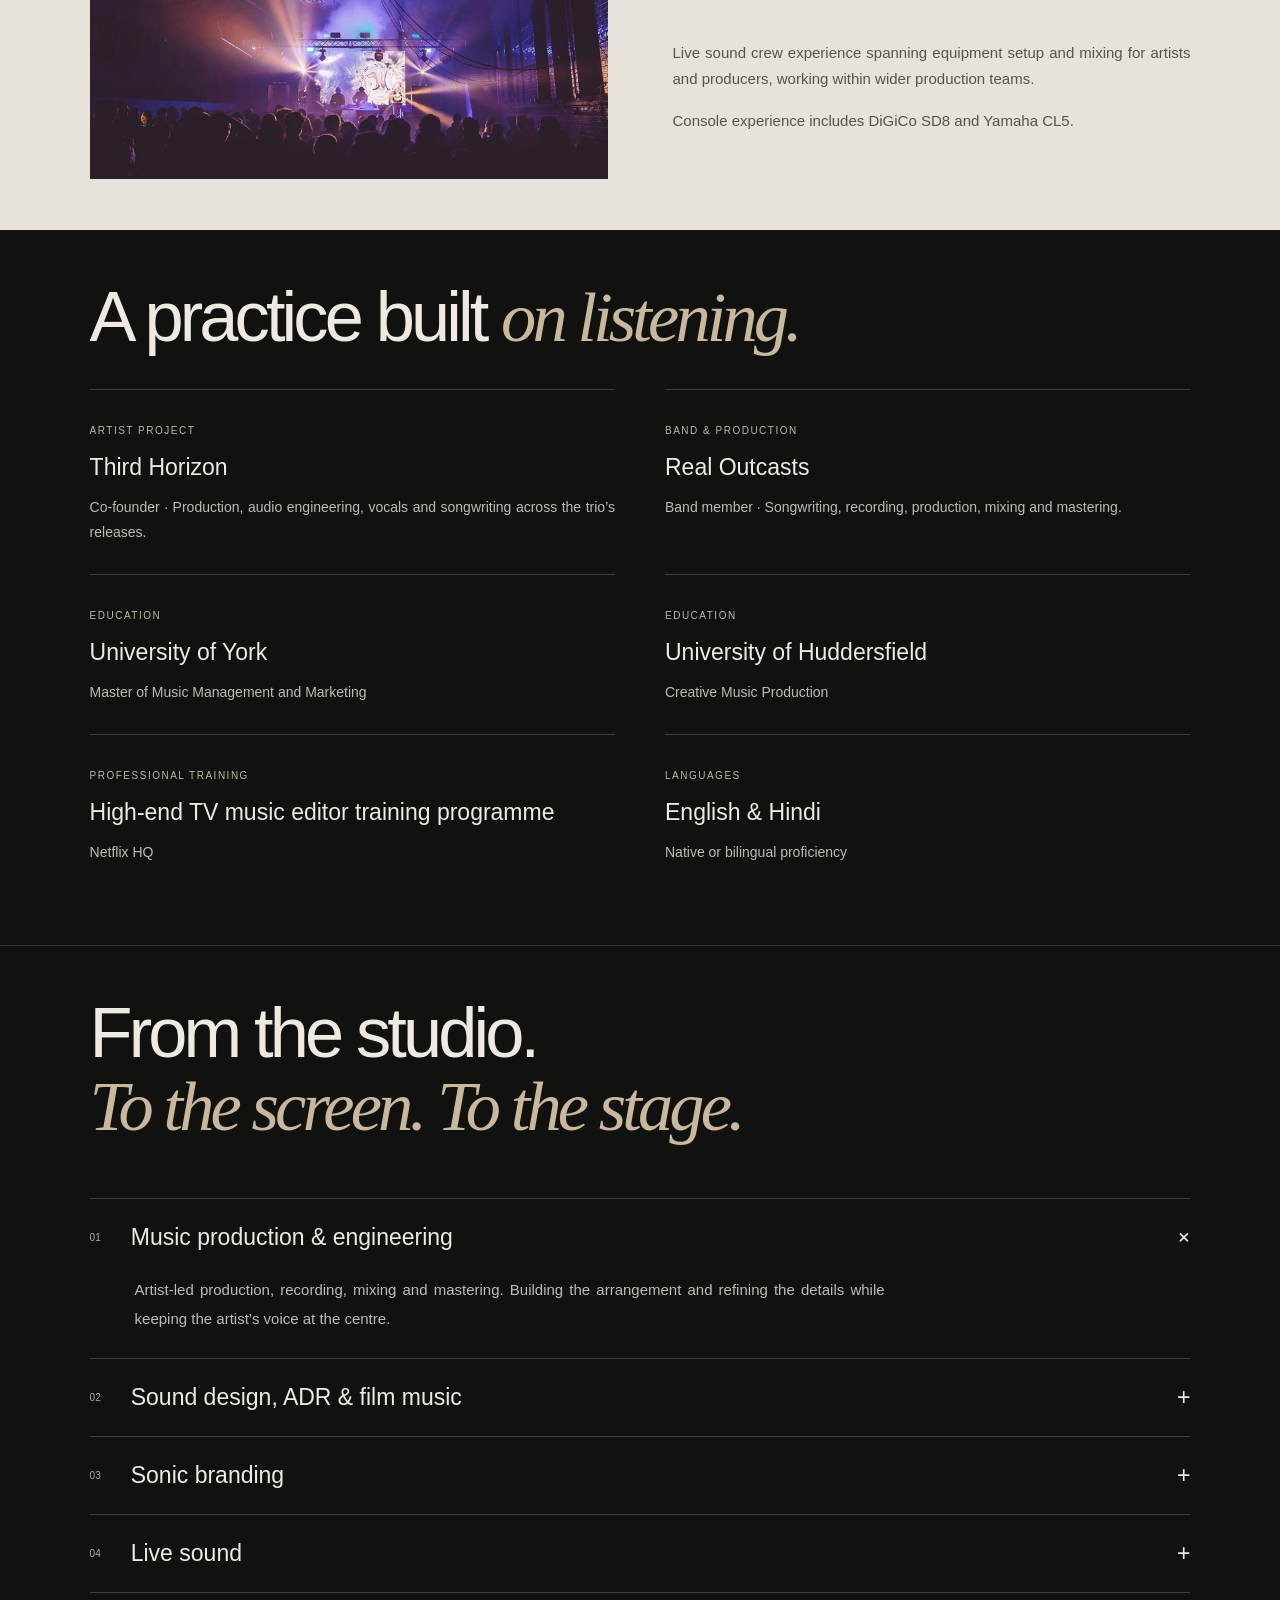
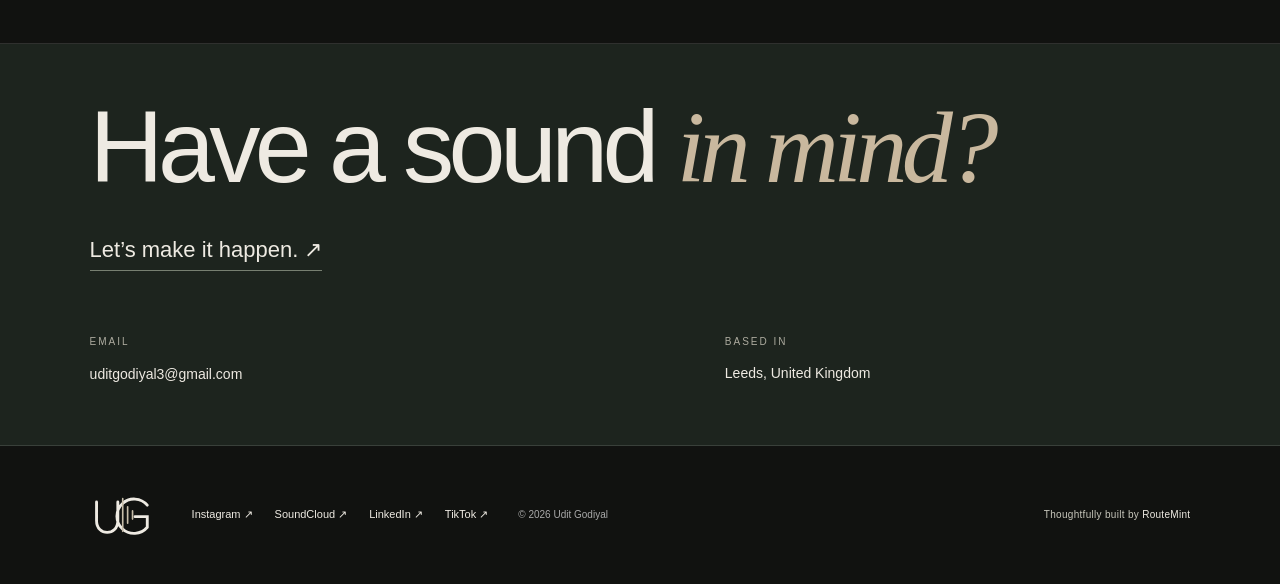
==== commit bbfbdfd0: "Add favicon link to studio.html Add favicon link to the HTML head section." ====
--- a/studio.html
+++ b/studio.html
@@ -11,6 +11,7 @@
     <meta name="theme-color" content="#111210" />
     <link rel="stylesheet" href="style.css" />
     <script src="app.js" defer></script>
+    <link rel="icon" type="image/png" href="assets/favicon.png" />
   </head>
   <body class="">
     <a class="skip" href="#main">Skip to content</a>
--- a/style.css
+++ b/style.css
@@ -1329,3 +1329,47 @@
   width: 360px;
   max-width: 100%;
 }
+/* Move the heading to the left */
+.work > .work-heading {
+  text-align: left;
+}
+
+/* Place YouTube and SoundCloud side by side on larger screens */
+@media (min-width: 761px) {
+  .about .youtube-row,
+  .about .soundcloud-row {
+    display: inline-block;
+    vertical-align: top;
+    width: calc(50% - 10px);
+    margin-top: 24px;
+    clear: none;
+  }
+
+  .about .youtube-row {
+    margin-right: 14px;
+  }
+
+  .about .youtube-channel {
+    width: 100%;
+    min-height: 80px;
+    box-sizing: border-box;
+    padding: 12px;
+    gap: 8px;
+  }
+
+  .about .youtube-channel svg {
+    width: 24px;
+  }
+}
+
+/* Give the contact link its own line */
+.about-grid > div > .text-link {
+  display: table;
+}
+
+/* Make both social buttons less tall */
+@media (min-width: 761px) {
+  .about .youtube-channel {
+    min-height: 56px;
+  }
+}
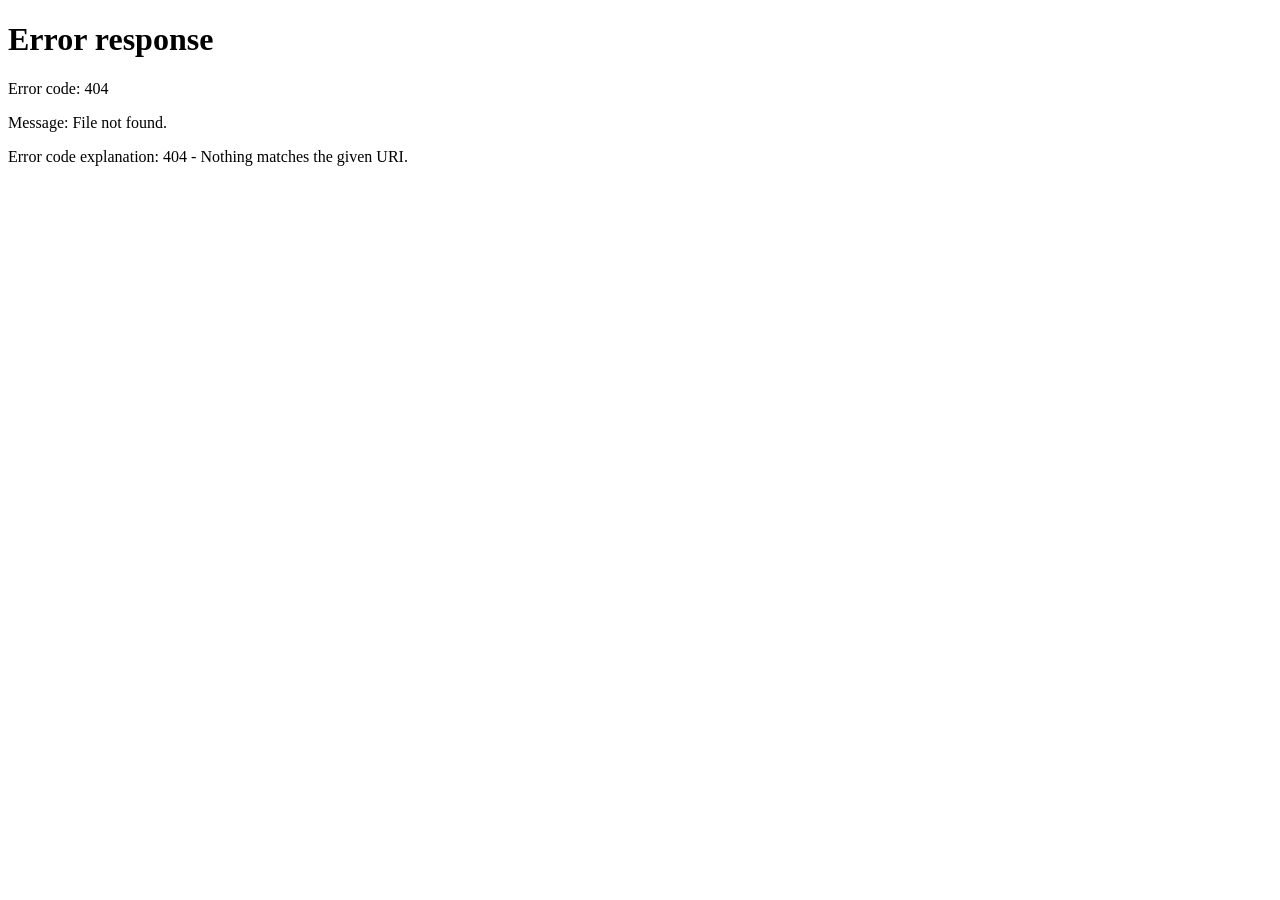
==== commit 6e816422: "Add files via upload" ====
--- a/studio.html
+++ b/studio.html
@@ -9,14 +9,18 @@
       content="Udit Godiyal — music producer and audio engineer in Leeds. Music production, sound design, mixing and mastering."
     />
     <meta name="theme-color" content="#111210" />
-    <link rel="stylesheet" href="style.css" />
-    <script src="app.js" defer></script>
-    <link rel="icon" type="image/png" href="assets/favicon.png" />
-  </head>
+    <link rel="stylesheet" href="/style.css" />
+    <script src="/app.js" defer></script>
+    <link rel="icon" type="image/png" href="/assets/favicon.png" />
+  <script>
+const destinations = {about: '/about/', listen: '/work/', work: '/work/', contact: '/contact/'};
+location.replace(destinations[location.hash.slice(1)] || (location.hash ? '/about/' + location.hash : '/about/'));
+</script>
+</head>
   <body class="">
     <a class="skip" href="#main">Skip to content</a>
     <header>
-      <a class="brand" href="index.html" aria-label="Udit Godiyal home"
+      <a class="brand" href="/" aria-label="Udit Godiyal home"
         ><svg
           class="monogram"
           viewBox="0 0 88 58"
@@ -37,9 +41,9 @@
           /></svg
       ></a>
       <nav aria-label="Main navigation">
-        <a href="index.html">Home</a><a href="studio.html#about">About</a
-        ><a href="studio.html#listen">Work</a
-        ><a href="studio.html#contact">Let’s talk <span>↗</span></a>
+        <a href="/">Home</a><a href="/about/">About</a
+        ><a href="/work/">Work</a
+        ><a href="/contact/">Let’s talk <span>↗</span></a>
       </nav>
     </header>
     <main id="main" class="studio">
@@ -61,7 +65,7 @@
               Huddersfield, developing my practice across music production,
               sound design and audio engineering.
             </p>
-            <a class="text-link" href="#contact"
+            <a class="text-link" href="/contact/"
               >Let’s make something together ↗</a
             >
             <div class="youtube-row">
@@ -119,7 +123,7 @@
           </div>
           <figure>
             <img
-              src="assets/portrait.jpg"
+              src="/assets/portrait.jpg"
               alt="Udit Godiyal"
               fetchpriority="high"
             />
@@ -371,7 +375,7 @@
         </div>
         <article class="feature artist-feature third-horizon-feature">
           <img
-            src="assets/third-horizon-arike.jpg"
+            src="/assets/third-horizon-arike.jpg"
             alt="Arike — Third Horizon release artwork"
             loading="lazy"
           />
@@ -406,7 +410,7 @@
         </article>
         <article class="feature artist-feature">
           <img
-            src="assets/real-outcasts-art.jpeg"
+            src="/assets/real-outcasts-art.jpeg"
             alt="Real Outcasts artwork"
             loading="lazy"
           />
@@ -435,7 +439,7 @@
         <div class="album-grid">
           <article class="aks-project">
             <img
-              src="assets/aks-artwork.jpeg"
+              src="/assets/aks-artwork.jpeg"
               alt="Aks album artwork"
               loading="lazy"
             />
@@ -450,7 +454,7 @@
           <article>
             <img
               class="selective-artwork"
-              src="assets/selective-puzzles.png"
+              src="/assets/selective-puzzles.png"
               alt="Selective Puzzles album artwork"
               loading="lazy"
             />
@@ -459,7 +463,7 @@
           </article>
           <article>
             <img
-              src="assets/ashtrays.png"
+              src="/assets/ashtrays.png"
               alt="Ashtrays and Heartbreaks artwork"
               loading="lazy"
             />
@@ -486,9 +490,9 @@
               poster="assets/zjqdQ6GRHqE.jpg"
               aria-label="Kandanar Kelan"
             >
-              <source src="assets/kandanar-kelan.mp4" type="video/mp4" />
+              <source src="/assets/kandanar-kelan.mp4" type="video/mp4" />
               Your browser does not support video playback.
-              <a href="assets/kandanar-kelan.mp4">Watch Kandanar Kelan</a>.
+              <a href="/assets/kandanar-kelan.mp4">Watch Kandanar Kelan</a>.
             </video>
             <h3>Kandanar Kelan</h3>
             <p>Portfolio film</p>
@@ -501,9 +505,9 @@
               poster="assets/12-Pu8ieipY.jpg"
               aria-label="Destiny"
             >
-              <source src="assets/destiny.mp4" type="video/mp4" />
+              <source src="/assets/destiny.mp4" type="video/mp4" />
               Your browser does not support video playback.
-              <a href="assets/destiny.mp4">Watch Destiny</a>.
+              <a href="/assets/destiny.mp4">Watch Destiny</a>.
             </video>
             <h3>Destiny</h3>
             <p>University project</p>
@@ -516,9 +520,9 @@
               poster="assets/50xReR6tKpw.jpg"
               aria-label="Spring Film"
             >
-              <source src="assets/spring-film.mp4" type="video/mp4" />
+              <source src="/assets/spring-film.mp4" type="video/mp4" />
               Your browser does not support video playback.
-              <a href="assets/spring-film.mp4">Watch Spring Film</a>.
+              <a href="/assets/spring-film.mp4">Watch Spring Film</a>.
             </video>
             <h3>Spring Film</h3>
             <p>University project</p>
@@ -530,7 +534,7 @@
               preload="none"
               poster="assets/less-human.jpg"
             >
-              <source src="assets/less-than-human.mp4" type="video/mp4" />
+              <source src="/assets/less-than-human.mp4" type="video/mp4" />
             </video>
             <h3>Less Than Human</h3>
             <p>University project · Sound design & ADR</p>
@@ -546,7 +550,7 @@
         <div class="client-grid">
           <figure>
             <img
-              src="assets/ipl.jpg"
+              src="/assets/ipl.jpg"
               alt="IPL portfolio project"
               loading="lazy"
             />
@@ -554,7 +558,7 @@
           </figure>
           <figure>
             <img
-              src="assets/okaya.jpg"
+              src="/assets/okaya.jpg"
               alt="Okaya portfolio project"
               loading="lazy"
             />
@@ -562,7 +566,7 @@
           </figure>
           <figure>
             <img
-              src="assets/microtek.png"
+              src="/assets/microtek.png"
               alt="Microtek portfolio project"
               loading="lazy"
             />
@@ -571,7 +575,7 @@
         </div>
         <article class="feature">
           <img
-            src="assets/live.jpeg"
+            src="/assets/live.jpeg"
             alt="No Bounds live sound event"
             loading="lazy"
           />
@@ -666,7 +670,7 @@
             </p>
             <img
               class="live-photo"
-              src="assets/live.jpeg"
+              src="/assets/live.jpeg"
               alt="Live sound production"
               loading="lazy"
             />
@@ -692,7 +696,7 @@
      
     </main>
     <footer class="studio-footer">
-      <a class="brand" href="index.html"
+      <a class="brand" href="/"
         ><svg
           class="monogram"
           viewBox="0 0 88 58"
